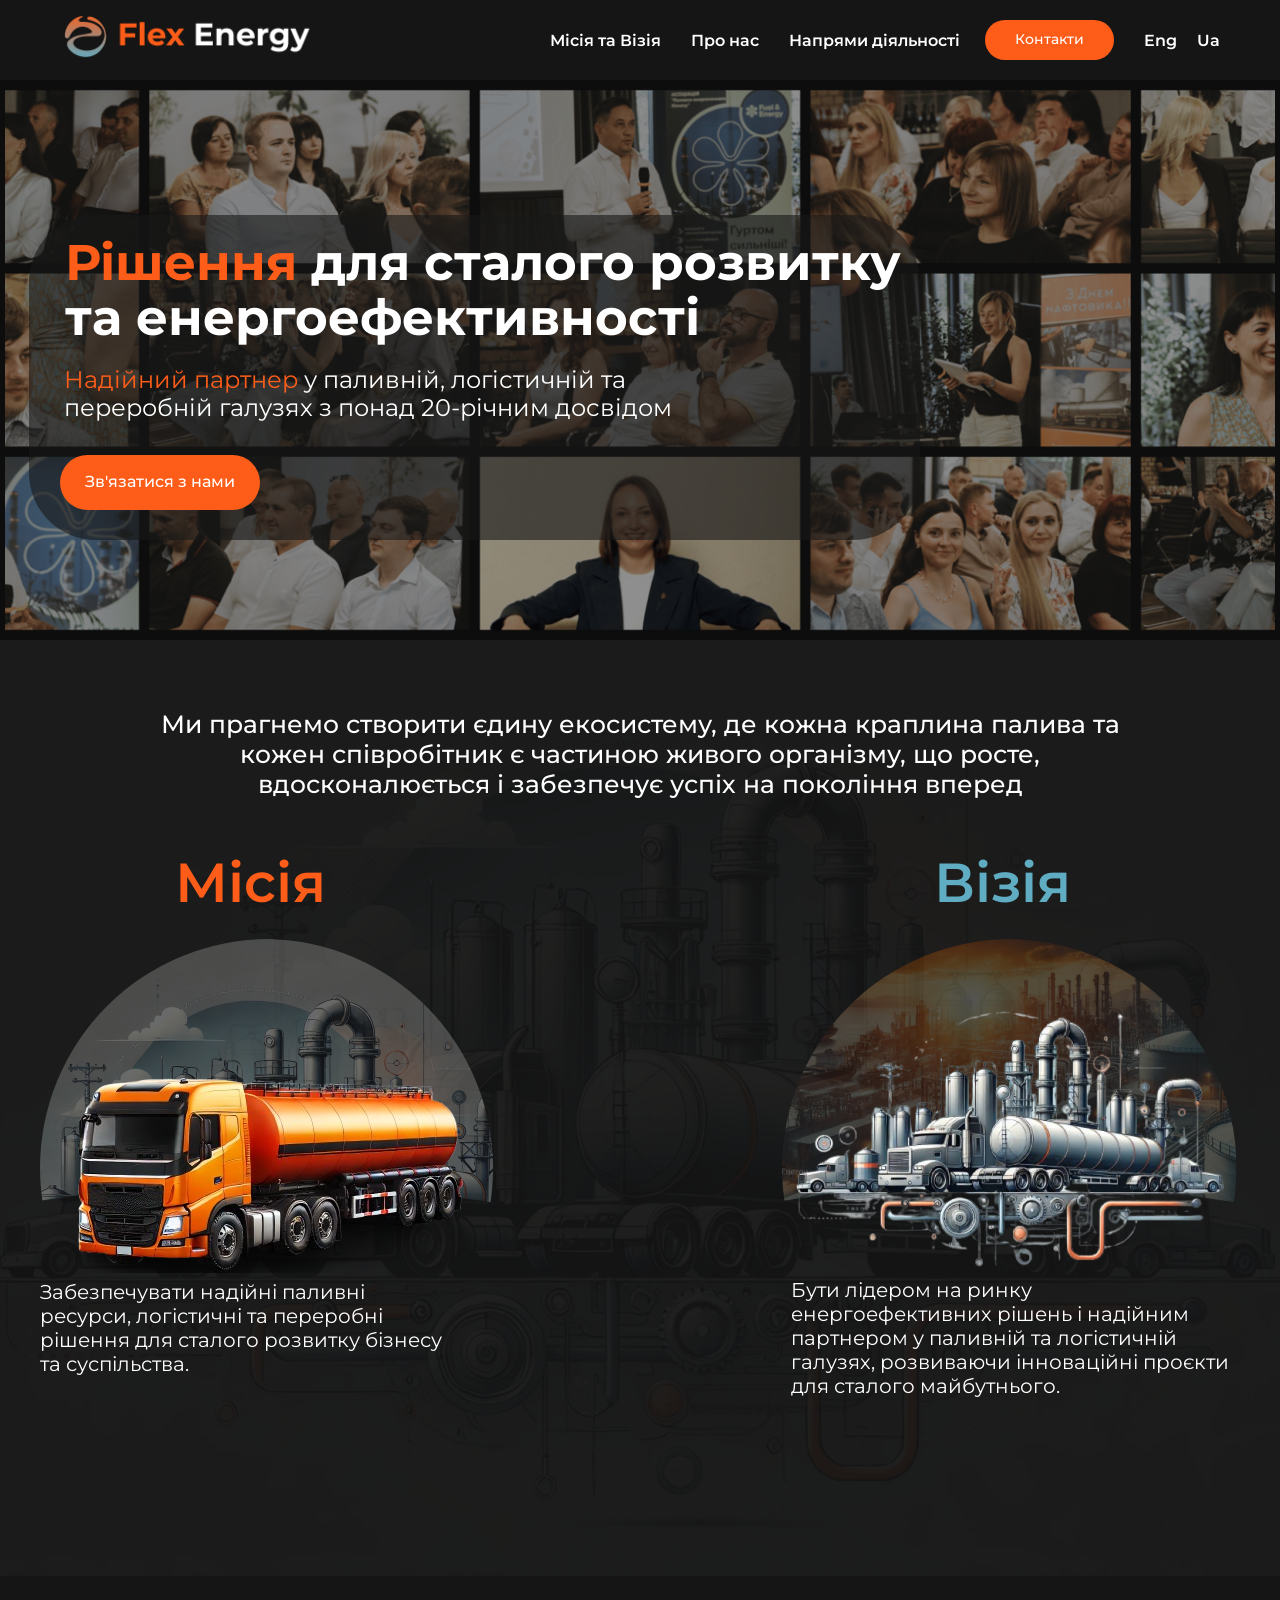
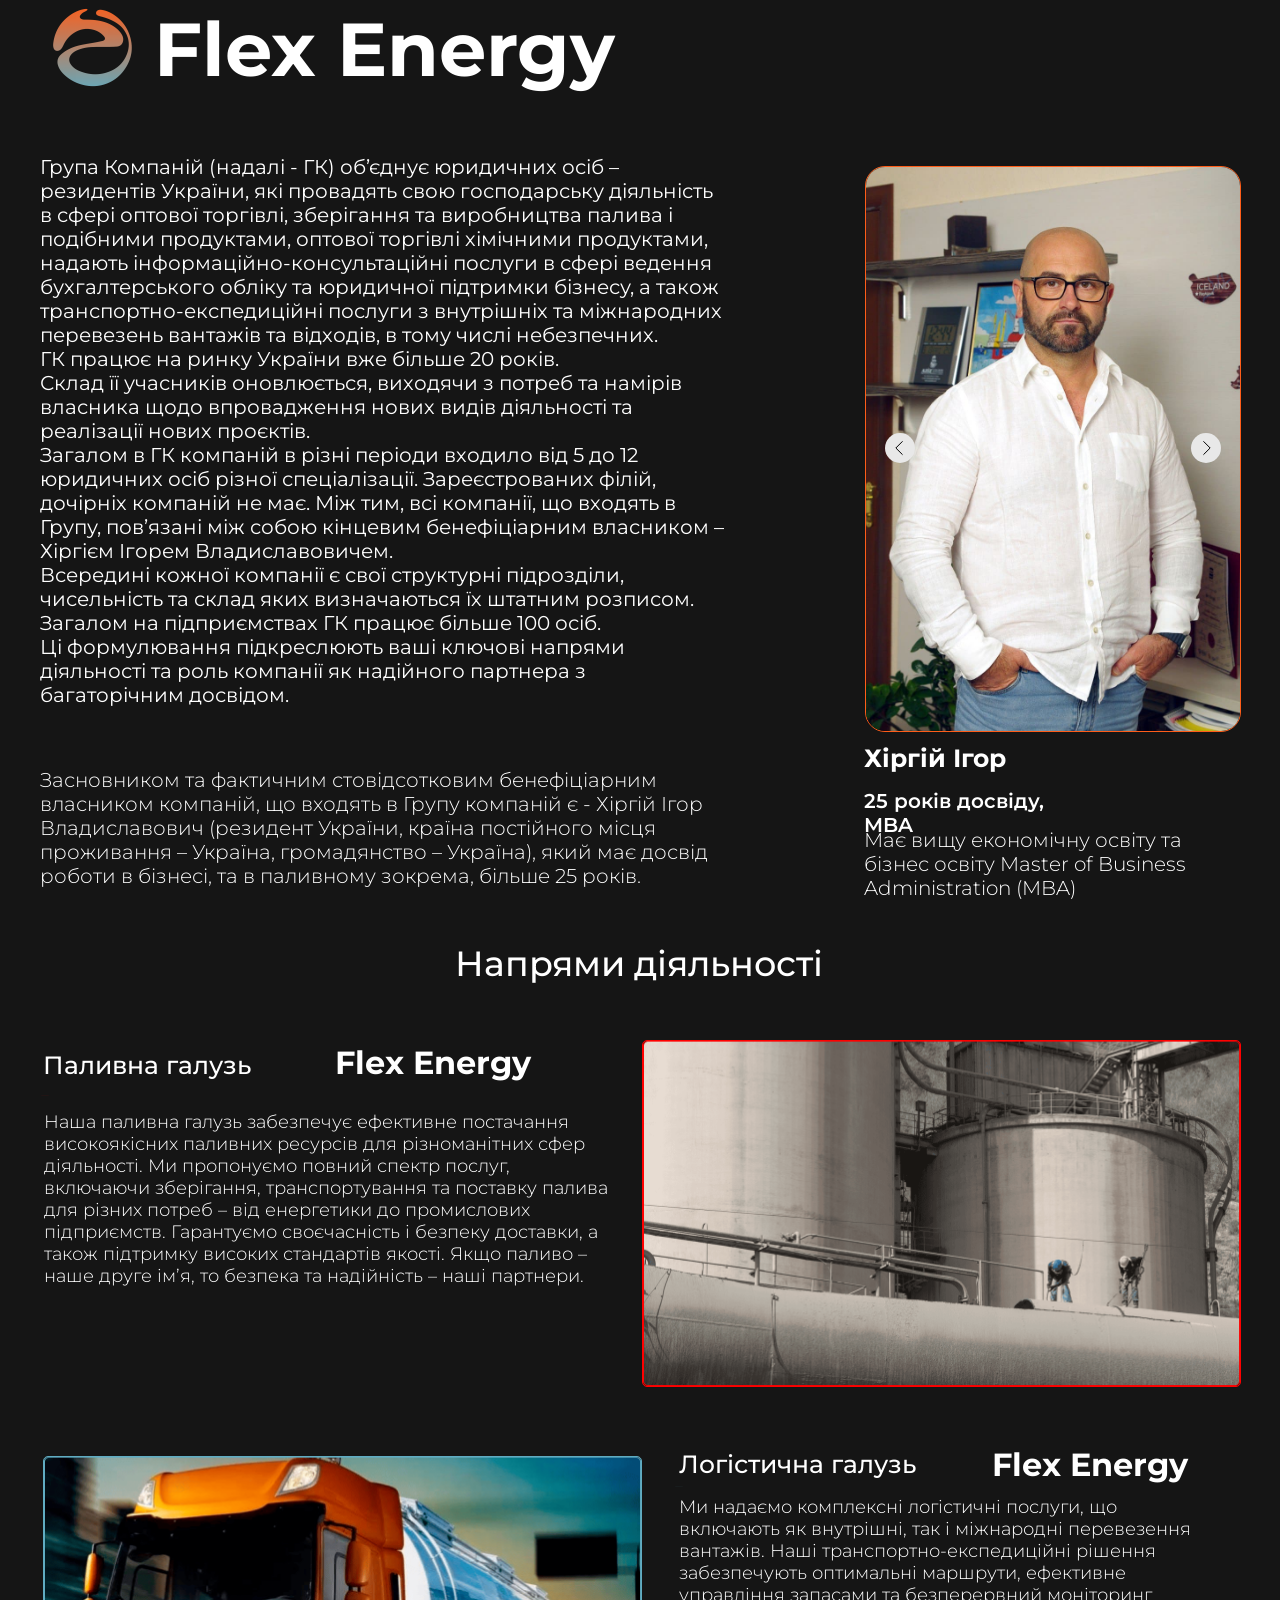
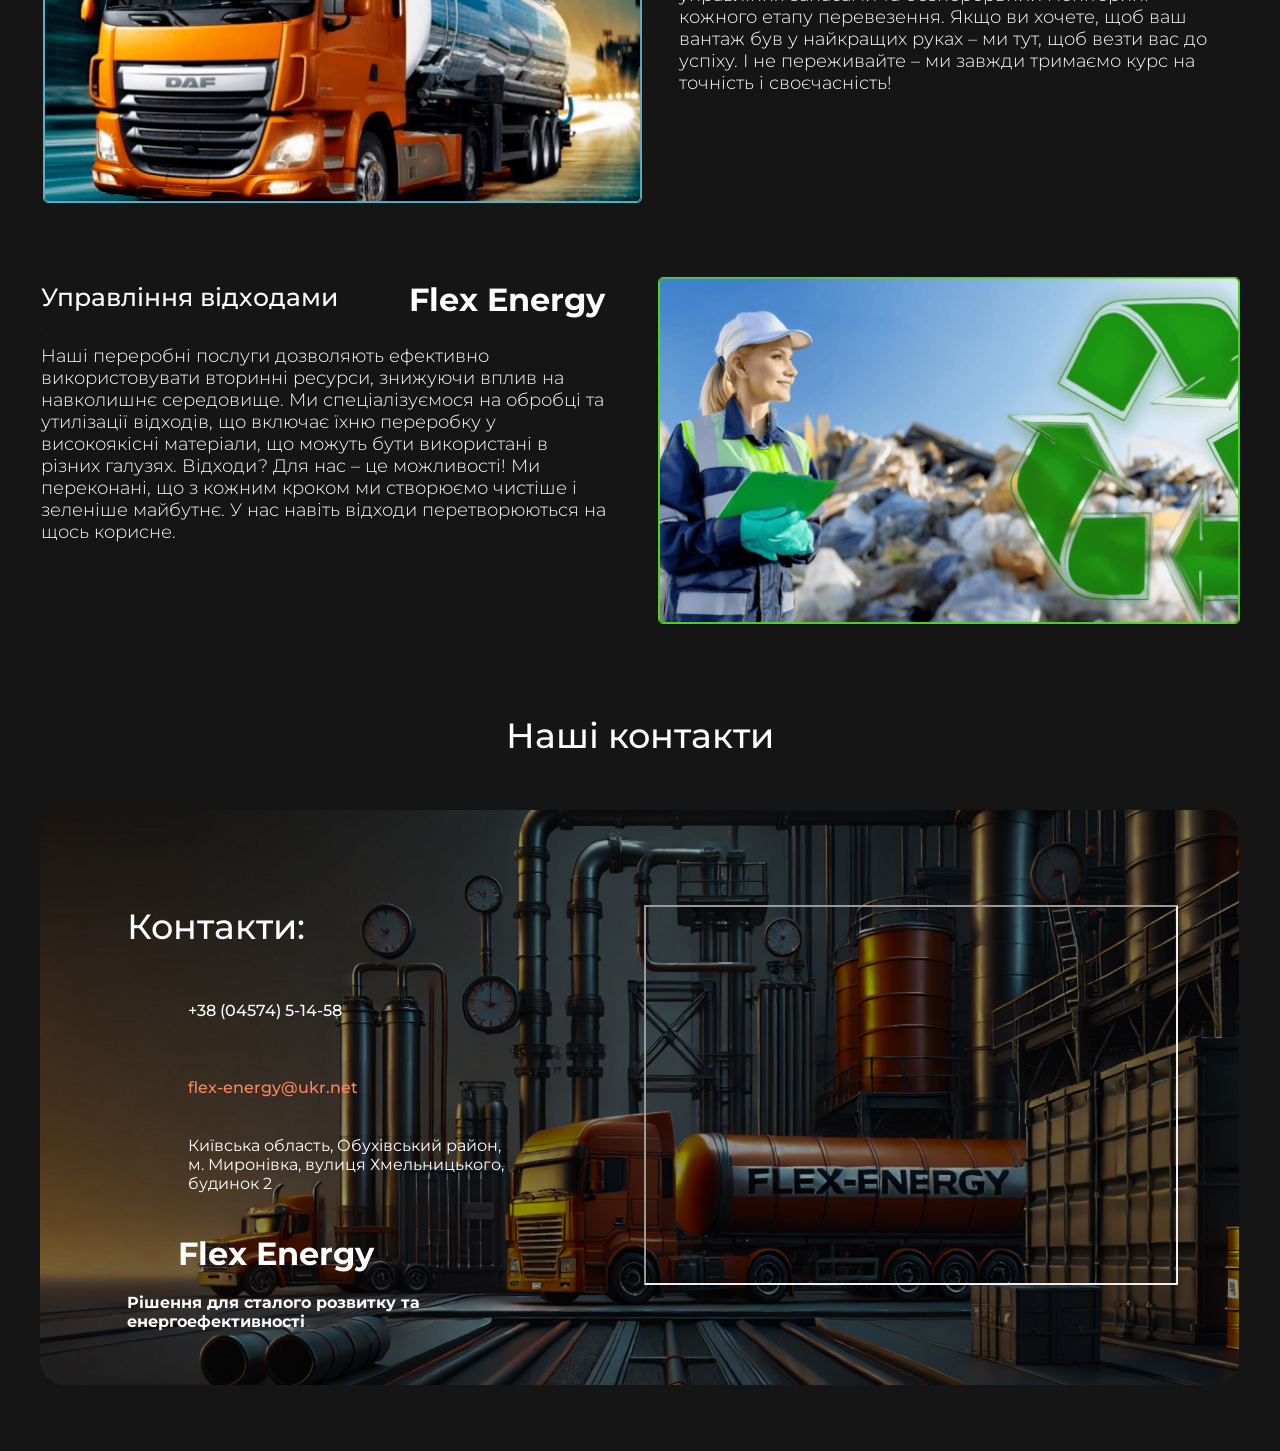
==== index.html @ 1db0e8f7 "Add files via upload" ====
<!DOCTYPE html> <html lang="uk"> <head> <meta charset="utf-8" /> <meta http-equiv="Content-Type" content="text/html; charset=utf-8" /> <meta name="viewport" content="width=device-width, initial-scale=1.0" /> <!--metatextblock--> <title>Flex Energy - Рішення для сталого розвитку та енергоефективності</title> <meta name="description" content="Надійний партнер у паливній, логістичній та переробній галузях з понад 20-річним досвідом" /> <meta property="og:url" content="https://flex-energy.tilda.ws" /> <meta property="og:title" content="Flex Energy - Рішення для сталого розвитку та енергоефективності" /> <meta property="og:description" content="Надійний партнер у паливній, логістичній та переробній галузях з понад 20-річним досвідом" /> <meta property="og:type" content="website" /> <meta property="og:image" content="assets/img/og-image.png" /> <link rel="canonical" href="https://flex-energy.tilda.ws"> <!--/metatextblock--> <meta name="format-detection" content="telephone=no" /> <meta http-equiv="x-dns-prefetch-control" content="on"> <link rel="dns-prefetch" href="https://ws.tildacdn.com"> <link rel="dns-prefetch" href="https://static.tildacdn.ink"> <meta name="robots" content="nofollow" /> <!--favicons--> <link rel="shortcut icon" href="assets/img/favicon.ico" type="image/x-icon"/> <!--/favicons--> <!-- Assets --> <script src="assets/js/tilda-fallback-1.0.min.js" async charset="utf-8"></script> <link rel="stylesheet" href="assets/css/tilda-grid-3.0.min.css" type="text/css" media="all" onerror="this.loaderr='y';"/> <link rel="stylesheet" href="assets/css/tilda-blocks-page61894571.min.css" type="text/css" media="all" onerror="this.loaderr='y';" /> <link rel="preconnect" href="https://fonts.gstatic.com"> <link href="https://fonts.googleapis.com/css2?family=Montserrat:wght@100..900&subset=latin,cyrillic" rel="stylesheet"> <link rel="stylesheet" href="assets/css/tilda-animation-2.0.min.css" type="text/css" media="all" onerror="this.loaderr='y';" /> <link rel="stylesheet" href="assets/css/tilda-slds-1.4.min.css" type="text/css" media="print" onload="this.media='all';" onerror="this.loaderr='y';" /> <noscript><link rel="stylesheet" href="assets/css/tilda-slds-1.4.min.css" type="text/css" media="all" /></noscript> <link rel="stylesheet" href="assets/css/tilda-zero-gallery-1.0.min.css" type="text/css" media="all" onerror="this.loaderr='y';" /> <script nomodule src="assets/js/tilda-polyfill-1.0.min.js" charset="utf-8"></script> <script type="text/javascript">function t_onReady(func) {if(document.readyState!='loading') {func();} else {document.addEventListener('DOMContentLoaded',func);}}
function t_onFuncLoad(funcName,okFunc,time) {if(typeof window[funcName]==='function') {okFunc();} else {setTimeout(function() {t_onFuncLoad(funcName,okFunc,time);},(time||100));}}function t_throttle(fn,threshhold,scope) {return function() {fn.apply(scope||this,arguments);};}function t396_initialScale(t){var e=document.getElementById("rec"+t);if(e){var i=e.querySelector(".t396__artboard");if(i){window.tn_scale_initial_window_width||(window.tn_scale_initial_window_width=document.documentElement.clientWidth);var a=window.tn_scale_initial_window_width,r=[],n,l=i.getAttribute("data-artboard-screens");if(l){l=l.split(",");for(var o=0;o<l.length;o++)r[o]=parseInt(l[o],10)}else r=[320,480,640,960,1200];for(var o=0;o<r.length;o++){var d=r[o];a>=d&&(n=d)}var _="edit"===window.allrecords.getAttribute("data-tilda-mode"),c="center"===t396_getFieldValue(i,"valign",n,r),s="grid"===t396_getFieldValue(i,"upscale",n,r),w=t396_getFieldValue(i,"height_vh",n,r),g=t396_getFieldValue(i,"height",n,r),u=!!window.opr&&!!window.opr.addons||!!window.opera||-1!==navigator.userAgent.indexOf(" OPR/");if(!_&&c&&!s&&!w&&g&&!u){var h=parseFloat((a/n).toFixed(3)),f=[i,i.querySelector(".t396__carrier"),i.querySelector(".t396__filter")],v=Math.floor(parseInt(g,10)*h)+"px",p;i.style.setProperty("--initial-scale-height",v);for(var o=0;o<f.length;o++)f[o].style.setProperty("height","var(--initial-scale-height)");t396_scaleInitial__getElementsToScale(i).forEach((function(t){t.style.zoom=h}))}}}}function t396_scaleInitial__getElementsToScale(t){return t?Array.prototype.slice.call(t.children).filter((function(t){return t&&(t.classList.contains("t396__elem")||t.classList.contains("t396__group"))})):[]}function t396_getFieldValue(t,e,i,a){var r,n=a[a.length-1];if(!(r=i===n?t.getAttribute("data-artboard-"+e):t.getAttribute("data-artboard-"+e+"-res-"+i)))for(var l=0;l<a.length;l++){var o=a[l];if(!(o<=i)&&(r=o===n?t.getAttribute("data-artboard-"+e):t.getAttribute("data-artboard-"+e+"-res-"+o)))break}return r}window.TN_SCALE_INITIAL_VER="1.0",window.tn_scale_initial_window_width=null;</script> <script src="assets/js/tilda-scripts-3.0.min.js" charset="utf-8" defer onerror="this.loaderr='y';"></script> <script src="assets/js/tilda-blocks-page61894571.min.js" charset="utf-8" async onerror="this.loaderr='y';"></script> <script src="assets/js/tilda-lazyload-1.0.min.js" charset="utf-8" async onerror="this.loaderr='y';"></script> <script src="assets/js/tilda-animation-2.0.min.js" charset="utf-8" async onerror="this.loaderr='y';"></script> <script src="assets/js/tilda-menu-1.0.min.js" charset="utf-8" async onerror="this.loaderr='y';"></script> <script src="assets/js/tilda-zero-1.1.min.js" charset="utf-8" async onerror="this.loaderr='y';"></script> <script src="assets/js/tilda-slds-1.4.min.js" charset="utf-8" async onerror="this.loaderr='y';"></script> <script src="assets/js/tilda-zero-gallery-1.0.min.js" charset="utf-8" async onerror="this.loaderr='y';"></script> <script src="assets/js/hammer.min.js" charset="utf-8" async onerror="this.loaderr='y';"></script> <script src="assets/js/tilda-zero-scale-1.0.min.js" charset="utf-8" async onerror="this.loaderr='y';"></script> <script src="assets/js/tilda-skiplink-1.0.min.js" charset="utf-8" async onerror="this.loaderr='y';"></script> <script src="assets/js/tilda-events-1.0.min.js" charset="utf-8" async onerror="this.loaderr='y';"></script> <script type="text/javascript">window.dataLayer=window.dataLayer||[];</script> <script type="text/javascript">(function() {if((/bot|google|yandex|baidu|bing|msn|duckduckbot|teoma|slurp|crawler|spider|robot|crawling|facebook/i.test(navigator.userAgent))===false&&typeof(sessionStorage)!='undefined'&&sessionStorage.getItem('visited')!=='y'&&document.visibilityState){var style=document.createElement('style');style.type='text/css';style.innerHTML='@media screen and (min-width: 980px) {.t-records {opacity: 0;}.t-records_animated {-webkit-transition: opacity ease-in-out .2s;-moz-transition: opacity ease-in-out .2s;-o-transition: opacity ease-in-out .2s;transition: opacity ease-in-out .2s;}.t-records.t-records_visible {opacity: 1;}}';document.getElementsByTagName('head')[0].appendChild(style);function t_setvisRecs(){var alr=document.querySelectorAll('.t-records');Array.prototype.forEach.call(alr,function(el) {el.classList.add("t-records_animated");});setTimeout(function() {Array.prototype.forEach.call(alr,function(el) {el.classList.add("t-records_visible");});sessionStorage.setItem("visited","y");},400);}
document.addEventListener('DOMContentLoaded',t_setvisRecs);}})();</script></head> <body class="t-body" style="margin:0;"> <!--allrecords--> <div id="allrecords" class="t-records" data-hook="blocks-collection-content-node" data-tilda-project-id="11856479" data-tilda-page-id="61894571" data-tilda-page-alias="ua" data-tilda-formskey="90d1ca42b9520a0c8508ad3d11856479" data-tilda-cookie="no" data-tilda-lazy="yes" data-tilda-project-lang="UK" data-tilda-root-zone="one" data-tilda-project-country="UA"> <div id="rec855420972" class="r t-rec" style=" " data-animationappear="off" data-record-type="257"> <!-- T228 --> <div id="nav855420972marker"></div> <div class="tmenu-mobile"> <div class="tmenu-mobile__container"> <div class="tmenu-mobile__burgerlogo"> <a href="/"> <img
src="assets/img/logo.png"
class="tmenu-mobile__imglogo"
imgfield="img"
style="max-width: 300px; width: 300px;"
alt="Flex Energy"> </a> </div> <button type="button"
class="t-menuburger t-menuburger_second "
aria-label="Navigation menu"
aria-expanded="false"> <span style="background-color:#fe5d19;"></span> <span style="background-color:#fe5d19;"></span> <span style="background-color:#fe5d19;"></span> <span style="background-color:#fe5d19;"></span> </button> <script>function t_menuburger_init(recid) {var rec=document.querySelector('#rec' + recid);if(!rec) return;var burger=rec.querySelector('.t-menuburger');if(!burger) return;var isSecondStyle=burger.classList.contains('t-menuburger_second');if(isSecondStyle&&!window.isMobile&&!('ontouchend' in document)) {burger.addEventListener('mouseenter',function() {if(burger.classList.contains('t-menuburger-opened')) return;burger.classList.remove('t-menuburger-unhovered');burger.classList.add('t-menuburger-hovered');});burger.addEventListener('mouseleave',function() {if(burger.classList.contains('t-menuburger-opened')) return;burger.classList.remove('t-menuburger-hovered');burger.classList.add('t-menuburger-unhovered');setTimeout(function() {burger.classList.remove('t-menuburger-unhovered');},300);});}
burger.addEventListener('click',function() {if(!burger.closest('.tmenu-mobile')&&!burger.closest('.t450__burger_container')&&!burger.closest('.t466__container')&&!burger.closest('.t204__burger')&&!burger.closest('.t199__js__menu-toggler')) {burger.classList.toggle('t-menuburger-opened');burger.classList.remove('t-menuburger-unhovered');}});var menu=rec.querySelector('[data-menu="yes"]');if(!menu) return;var menuLinks=menu.querySelectorAll('.t-menu__link-item');var submenuClassList=['t978__menu-link_hook','t978__tm-link','t966__tm-link','t794__tm-link','t-menusub__target-link'];Array.prototype.forEach.call(menuLinks,function(link) {link.addEventListener('click',function() {var isSubmenuHook=submenuClassList.some(function(submenuClass) {return link.classList.contains(submenuClass);});if(isSubmenuHook) return;burger.classList.remove('t-menuburger-opened');});});menu.addEventListener('clickedAnchorInTooltipMenu',function() {burger.classList.remove('t-menuburger-opened');});}
t_onReady(function() {t_onFuncLoad('t_menuburger_init',function(){t_menuburger_init('855420972');});});</script> <style>.t-menuburger{position:relative;flex-shrink:0;width:28px;height:20px;padding:0;border:none;background-color:transparent;outline:none;-webkit-transform:rotate(0deg);transform:rotate(0deg);transition:transform .5s ease-in-out;cursor:pointer;z-index:999;}.t-menuburger span{display:block;position:absolute;width:100%;opacity:1;left:0;-webkit-transform:rotate(0deg);transform:rotate(0deg);transition:.25s ease-in-out;height:3px;background-color:#000;}.t-menuburger span:nth-child(1){top:0px;}.t-menuburger span:nth-child(2),.t-menuburger span:nth-child(3){top:8px;}.t-menuburger span:nth-child(4){top:16px;}.t-menuburger__big{width:42px;height:32px;}.t-menuburger__big span{height:5px;}.t-menuburger__big span:nth-child(2),.t-menuburger__big span:nth-child(3){top:13px;}.t-menuburger__big span:nth-child(4){top:26px;}.t-menuburger__small{width:22px;height:14px;}.t-menuburger__small span{height:2px;}.t-menuburger__small span:nth-child(2),.t-menuburger__small span:nth-child(3){top:6px;}.t-menuburger__small span:nth-child(4){top:12px;}.t-menuburger-opened span:nth-child(1){top:8px;width:0%;left:50%;}.t-menuburger-opened span:nth-child(2){-webkit-transform:rotate(45deg);transform:rotate(45deg);}.t-menuburger-opened span:nth-child(3){-webkit-transform:rotate(-45deg);transform:rotate(-45deg);}.t-menuburger-opened span:nth-child(4){top:8px;width:0%;left:50%;}.t-menuburger-opened.t-menuburger__big span:nth-child(1){top:6px;}.t-menuburger-opened.t-menuburger__big span:nth-child(4){top:18px;}.t-menuburger-opened.t-menuburger__small span:nth-child(1),.t-menuburger-opened.t-menuburger__small span:nth-child(4){top:6px;}@media (hover),(min-width:0\0){.t-menuburger_first:hover span:nth-child(1){transform:translateY(1px);}.t-menuburger_first:hover span:nth-child(4){transform:translateY(-1px);}.t-menuburger_first.t-menuburger__big:hover span:nth-child(1){transform:translateY(3px);}.t-menuburger_first.t-menuburger__big:hover span:nth-child(4){transform:translateY(-3px);}}.t-menuburger_second span:nth-child(2),.t-menuburger_second span:nth-child(3){width:80%;left:20%;right:0;}@media (hover),(min-width:0\0){.t-menuburger_second.t-menuburger-hovered span:nth-child(2),.t-menuburger_second.t-menuburger-hovered span:nth-child(3){animation:t-menuburger-anim 0.3s ease-out normal forwards;}.t-menuburger_second.t-menuburger-unhovered span:nth-child(2),.t-menuburger_second.t-menuburger-unhovered span:nth-child(3){animation:t-menuburger-anim2 0.3s ease-out normal forwards;}}.t-menuburger_second.t-menuburger-opened span:nth-child(2),.t-menuburger_second.t-menuburger-opened span:nth-child(3){left:0;right:0;width:100%!important;}.t-menuburger_third span:nth-child(4){width:70%;left:unset;right:0;}@media (hover),(min-width:0\0){.t-menuburger_third:not(.t-menuburger-opened):hover span:nth-child(4){width:100%;}}.t-menuburger_third.t-menuburger-opened span:nth-child(4){width:0!important;right:50%;}.t-menuburger_fourth{height:12px;}.t-menuburger_fourth.t-menuburger__small{height:8px;}.t-menuburger_fourth.t-menuburger__big{height:18px;}.t-menuburger_fourth span:nth-child(2),.t-menuburger_fourth span:nth-child(3){top:4px;opacity:0;}.t-menuburger_fourth span:nth-child(4){top:8px;}.t-menuburger_fourth.t-menuburger__small span:nth-child(2),.t-menuburger_fourth.t-menuburger__small span:nth-child(3){top:3px;}.t-menuburger_fourth.t-menuburger__small span:nth-child(4){top:6px;}.t-menuburger_fourth.t-menuburger__small span:nth-child(2),.t-menuburger_fourth.t-menuburger__small span:nth-child(3){top:3px;}.t-menuburger_fourth.t-menuburger__small span:nth-child(4){top:6px;}.t-menuburger_fourth.t-menuburger__big span:nth-child(2),.t-menuburger_fourth.t-menuburger__big span:nth-child(3){top:6px;}.t-menuburger_fourth.t-menuburger__big span:nth-child(4){top:12px;}@media (hover),(min-width:0\0){.t-menuburger_fourth:not(.t-menuburger-opened):hover span:nth-child(1){transform:translateY(1px);}.t-menuburger_fourth:not(.t-menuburger-opened):hover span:nth-child(4){transform:translateY(-1px);}.t-menuburger_fourth.t-menuburger__big:not(.t-menuburger-opened):hover span:nth-child(1){transform:translateY(3px);}.t-menuburger_fourth.t-menuburger__big:not(.t-menuburger-opened):hover span:nth-child(4){transform:translateY(-3px);}}.t-menuburger_fourth.t-menuburger-opened span:nth-child(1),.t-menuburger_fourth.t-menuburger-opened span:nth-child(4){top:4px;}.t-menuburger_fourth.t-menuburger-opened span:nth-child(2),.t-menuburger_fourth.t-menuburger-opened span:nth-child(3){opacity:1;}@keyframes t-menuburger-anim{0%{width:80%;left:20%;right:0;}50%{width:100%;left:0;right:0;}100%{width:80%;left:0;right:20%;}}@keyframes t-menuburger-anim2{0%{width:80%;left:0;}50%{width:100%;right:0;left:0;}100%{width:80%;left:20%;right:0;}}</style> </div> </div> <style>.tmenu-mobile{background-color:#111;display:none;width:100%;top:0;z-index:990;}.tmenu-mobile_positionfixed{position:fixed;}.tmenu-mobile__text{color:#fff;}.tmenu-mobile__container{min-height:64px;padding:20px;position:relative;box-sizing:border-box;display:-webkit-flex;display:-ms-flexbox;display:flex;-webkit-align-items:center;-ms-flex-align:center;align-items:center;-webkit-justify-content:space-between;-ms-flex-pack:justify;justify-content:space-between;}.tmenu-mobile__list{display:block;}.tmenu-mobile__burgerlogo{display:inline-block;font-size:24px;font-weight:400;white-space:nowrap;vertical-align:middle;}.tmenu-mobile__imglogo{height:auto;display:block;max-width:300px!important;box-sizing:border-box;padding:0;margin:0 auto;}@media screen and (max-width:980px){.tmenu-mobile__menucontent_hidden{display:none;height:100%;}.tmenu-mobile{display:block;}}@media screen and (max-width:980px){#rec855420972 .t-menuburger{-webkit-order:1;-ms-flex-order:1;order:1;}}</style> <style> #rec855420972 .tmenu-mobile__burgerlogo a{color:#ffffff;}</style> <style> #rec855420972 .tmenu-mobile__burgerlogo__title{color:#ffffff;}</style> <div id="nav855420972" class="t228 t228__positionstatic tmenu-mobile__menucontent_hidden" style="background-color: rgba(21,21,21,1); " data-bgcolor-hex="#151515" data-bgcolor-rgba="rgba(21,21,21,1)" data-navmarker="nav855420972marker" data-appearoffset="" data-bgopacity-two="" data-menushadow="" data-menushadow-css="" data-bgopacity="1" data-menu-items-align="right" data-menu="yes"> <div class="t228__maincontainer t228__c12collumns" style=""> <div class="t228__padding40px"></div> <div class="t228__leftside"> <div class="t228__leftcontainer"> <a href="/" class="t228__imgwrapper"> <img class="t228__imglogo t228__imglogomobile"
src="assets/img/logo.png"
imgfield="img"
style="max-width: 300px; width: 300px; min-width: 300px; height: auto; display: block;"
alt="Flex Energy"> </a> </div> </div> <div class="t228__centerside t228__menualign_right"> <nav class="t228__centercontainer"> <ul role="list" class="t228__list t-menu__list"> <li class="t228__list_item"
style="padding:0 15px 0 0;"> <a class="t-menu__link-item"
href="#rec855445225" data-menu-submenu-hook="" data-menu-item-number="1">
Місія та Візія
</a> </li> <li class="t228__list_item"
style="padding:0 15px;"> <a class="t-menu__link-item"
href="#rec855449595" data-menu-submenu-hook="" data-menu-item-number="2">
Про нас
</a> </li> <li class="t228__list_item"
style="padding:0 0 0 15px;"> <a class="t-menu__link-item"
href="#rec855452513" data-menu-submenu-hook="" data-menu-item-number="3">
Напрями діяльності
</a> </li> </ul> </nav> </div> <div class="t228__rightside"> <div class="t228__rightcontainer"> <div class="t228__right_buttons"> <div class="t228__right_buttons_wrap"> <div class="t228__right_buttons_but"> <a
class="t-btn t-btnflex t-btnflex_type_button t-btnflex_sm"
href="#rec855459641"><span class="t-btnflex__text">Контакти</span> <style>#rec855420972 .t-btnflex.t-btnflex_type_button {color:#ffffff;background-color:#fe5d19;--border-width:0px;border-style:none !important;border-radius:20px;box-shadow:none !important;font-family:Montserrat;font-weight:500;transition-duration:0.5s;transition-property:background-color,color,border-color,box-shadow,opacity,transform,gap;transition-timing-function:ease-in-out;}@media (hover:hover) {#rec855420972 .t-btnflex.t-btnflex_type_button:not(.t-animate_no-hover):hover {color:#fe5d19 !important;border-color:#fe5d19 !important;background-color:#ffffff !important;}#rec855420972 .t-btnflex.t-btnflex_type_button:not(.t-animate_no-hover):focus-visible {color:#fe5d19 !important;border-color:#fe5d19 !important;background-color:#ffffff !important;}}</style></a> </div> </div> </div> <div class="t228__right_langs"> <div class="t228__right_buttons_wrap"> <div class="t228__right_langs_lang"> <a style="" href="./eng/">Eng</a> </div> <div class="t228__right_langs_lang"> <a style="" href="./ua/">Ua</a> </div> </div> </div> </div> </div> <div class="t228__padding40px"> </div> </div> </div> <style>@media screen and (max-width:980px){#rec855420972 .t228__leftcontainer{display:none;}}</style> <style>@media screen and (max-width:980px){#rec855420972 .t228__leftcontainer{padding:20px;}#rec855420972 .t228__imglogo{padding:20px 0;}#rec855420972 .t228{position:static;}}</style> <script>window.addEventListener('resize',t_throttle(function() {t_onFuncLoad('t_menu__setBGcolor',function() {t_menu__setBGcolor('855420972','.t228');});}));t_onReady(function() {t_onFuncLoad('t_menu__highlightActiveLinks',function() {t_menu__highlightActiveLinks('.t228__list_item a');});t_onFuncLoad('t228__init',function() {t228__init('855420972');});t_onFuncLoad('t_menu__setBGcolor',function() {t_menu__setBGcolor('855420972','.t228');});t_onFuncLoad('t_menu__interactFromKeyboard',function() {t_menu__interactFromKeyboard('855420972');});t_onFuncLoad('t_menu__createMobileMenu',function() {t_menu__createMobileMenu('855420972','.t228');});});</script> <style>#rec855420972 .t-menu__link-item{}@supports (overflow:-webkit-marquee) and (justify-content:inherit){#rec855420972 .t-menu__link-item,#rec855420972 .t-menu__link-item.t-active{opacity:1 !important;}}</style> <style> #rec855420972 .t228__leftcontainer a{color:#ffffff;}#rec855420972 a.t-menu__link-item{color:#ffffff;font-family:'Montserrat';font-weight:600;}#rec855420972 .t228__right_langs_lang a{color:#ffffff;font-family:'Montserrat';font-weight:600;}</style> <style> #rec855420972 .t228__logo{color:#ffffff;}</style> </div> <div id="rec855432413" class="r t-rec" style=" " data-animationappear="off" data-record-type="396"> <!-- T396 --> <style>#rec855432413 .t396__artboard {height:560px;background-color:#151515;}#rec855432413 .t396__filter {height:560px;}#rec855432413 .t396__carrier{height:560px;background-position:center center;background-attachment:scroll;background-size:cover;background-repeat:no-repeat;}@media screen and (max-width:1199px) {#rec855432413 .t396__artboard,#rec855432413 .t396__filter,#rec855432413 .t396__carrier {}#rec855432413 .t396__filter {}#rec855432413 .t396__carrier {background-attachment:scroll;}}@media screen and (max-width:959px) {#rec855432413 .t396__artboard,#rec855432413 .t396__filter,#rec855432413 .t396__carrier {}#rec855432413 .t396__filter {}#rec855432413 .t396__carrier {background-attachment:scroll;}}@media screen and (max-width:639px) {#rec855432413 .t396__artboard,#rec855432413 .t396__filter,#rec855432413 .t396__carrier {}#rec855432413 .t396__filter {}#rec855432413 .t396__carrier {background-attachment:scroll;}}@media screen and (max-width:479px) {#rec855432413 .t396__artboard,#rec855432413 .t396__filter,#rec855432413 .t396__carrier {height:500px;}#rec855432413 .t396__filter {}#rec855432413 .t396__carrier {background-attachment:scroll;}}#rec855432413 .tn-elem[data-elem-id="1737642795324"]{z-index:3;top:0px;;left:calc(50% - 50% + 0px);;width:100%;height:100%;}#rec855432413 .tn-elem[data-elem-id="1737642795324"] .tn-atom{border-radius:0px 0px 0px 0px;background-position:center center;background-size:cover;background-repeat:no-repeat;--t396-borderwidth:5px;--t396-bordercolor:#151515;border-width:var(--t396-borderwidth,0);border-style:var(--t396-borderstyle,solid);border-color:var(--t396-bordercolor,transparent);transition:background-color var(--t396-speedhover,0s) ease-in-out,color var(--t396-speedhover,0s) ease-in-out,border-color var(--t396-speedhover,0s) ease-in-out,box-shadow var(--t396-shadowshoverspeed,0.2s) ease-in-out;}@media screen and (max-width:479px){#rec855432413 .tn-elem[data-elem-id="1737642795324"]{top:0px;;left:calc(50% - 50% + 0px);;width:100%;height:100%;}}#rec855432413 .tn-elem[data-elem-id="1737642795333"]{z-index:4;top:0px;;left:calc(50% - 50% + 0px);;width:100%;height:100%;}#rec855432413 .tn-elem[data-elem-id="1737642795333"] .tn-atom{border-radius:0px 0px 0px 0px;opacity:0.4;background-color:#000000;background-position:center center;border-width:var(--t396-borderwidth,0);border-style:var(--t396-borderstyle,solid);border-color:var(--t396-bordercolor,transparent);transition:background-color var(--t396-speedhover,0s) ease-in-out,color var(--t396-speedhover,0s) ease-in-out,border-color var(--t396-speedhover,0s) ease-in-out,box-shadow var(--t396-shadowshoverspeed,0.2s) ease-in-out;}@media screen and (max-width:479px){#rec855432413 .tn-elem[data-elem-id="1737642795333"]{top:0px;;left:calc(50% - 50% + 0px);;width:100%;height:100%;}}#rec855432413 .tn-elem[data-elem-id="1737642795335"]{z-index:5;top:135px;;left:calc(50% - 600px + -11px);;width:891px;height:325px;}#rec855432413 .tn-elem[data-elem-id="1737642795335"] .tn-atom{border-radius:67px 67px 67px 67px;opacity:0.6;background-color:#181818;background-position:center center;border-width:var(--t396-borderwidth,0);border-style:var(--t396-borderstyle,solid);border-color:var(--t396-bordercolor,transparent);transition:background-color var(--t396-speedhover,0s) ease-in-out,color var(--t396-speedhover,0s) ease-in-out,border-color var(--t396-speedhover,0s) ease-in-out,box-shadow var(--t396-shadowshoverspeed,0.2s) ease-in-out;}@media screen and (max-width:479px){#rec855432413 .tn-elem[data-elem-id="1737642795335"]{top:89px;;left:calc(50% - 160px + -1px);;width:321px;height:319px;}}#rec855432413 .tn-elem[data-elem-id="1737642795346"]{color:#ffffff;text-align:LEFT;z-index:6;top:155px;;left:calc(50% - 600px + 25px);;width:837px;height:auto;}#rec855432413 .tn-elem[data-elem-id="1737642795346"] .tn-atom{vertical-align:middle;color:#ffffff;font-size:50px;font-family:'Montserrat',Arial,sans-serif;line-height:1.1;font-weight:700;background-position:center center;border-width:var(--t396-borderwidth,0);border-style:var(--t396-borderstyle,solid);border-color:var(--t396-bordercolor,transparent);transition:background-color var(--t396-speedhover,0s) ease-in-out,color var(--t396-speedhover,0s) ease-in-out,border-color var(--t396-speedhover,0s) ease-in-out,box-shadow var(--t396-shadowshoverspeed,0.2s) ease-in-out;text-shadow:var(--t396-shadow-text-x,0px) var(--t396-shadow-text-y,0px) var(--t396-shadow-text-blur,0px) rgba(var(--t396-shadow-text-color),var(--t396-shadow-text-opacity,100%));}@media screen and (max-width:1199px){#rec855432413 .tn-elem[data-elem-id="1737642795346"] .tn-atom{white-space:normal;background-size:cover;}}@media screen and (max-width:959px){#rec855432413 .tn-elem[data-elem-id="1737642795346"] .tn-atom{white-space:normal;background-size:cover;}}@media screen and (max-width:639px){#rec855432413 .tn-elem[data-elem-id="1737642795346"] .tn-atom{white-space:normal;background-size:cover;}}@media screen and (max-width:479px){#rec855432413 .tn-elem[data-elem-id="1737642795346"]{top:139px;;left:calc(50% - 160px + 24px);;width:271px;height:auto;text-align:center;}#rec855432413 .tn-elem[data-elem-id="1737642795346"] .tn-atom{vertical-align:middle;white-space:normal;font-size:24px;background-size:cover;}}#rec855432413 .tn-elem[data-elem-id="1737642795338"]{color:#ffffff;text-align:LEFT;z-index:7;top:286px;;left:calc(50% - 600px + 24px);;width:655px;height:auto;}#rec855432413 .tn-elem[data-elem-id="1737642795338"] .tn-atom{vertical-align:middle;color:#ffffff;font-size:24px;font-family:'Montserrat',Arial,sans-serif;line-height:1.15;font-weight:400;background-position:center center;border-width:var(--t396-borderwidth,0);border-style:var(--t396-borderstyle,solid);border-color:var(--t396-bordercolor,transparent);transition:background-color var(--t396-speedhover,0s) ease-in-out,color var(--t396-speedhover,0s) ease-in-out,border-color var(--t396-speedhover,0s) ease-in-out,box-shadow var(--t396-shadowshoverspeed,0.2s) ease-in-out;text-shadow:var(--t396-shadow-text-x,0px) var(--t396-shadow-text-y,0px) var(--t396-shadow-text-blur,0px) rgba(var(--t396-shadow-text-color),var(--t396-shadow-text-opacity,100%));}@media screen and (max-width:1199px){#rec855432413 .tn-elem[data-elem-id="1737642795338"] .tn-atom{white-space:normal;background-size:cover;}}@media screen and (max-width:959px){#rec855432413 .tn-elem[data-elem-id="1737642795338"] .tn-atom{white-space:normal;background-size:cover;}}@media screen and (max-width:639px){#rec855432413 .tn-elem[data-elem-id="1737642795338"] .tn-atom{white-space:normal;background-size:cover;}}@media screen and (max-width:479px){#rec855432413 .tn-elem[data-elem-id="1737642795338"]{top:234px;;left:calc(50% - 160px + 9px);;width:304px;height:auto;text-align:center;}#rec855432413 .tn-elem[data-elem-id="1737642795338"] .tn-atom{white-space:normal;font-size:16px;background-size:cover;}}#rec855432413 .tn-elem[data-elem-id="1737643486257"]{color:#ffffff;text-align:center;z-index:8;top:375px;;left:calc(50% - 600px + 20px);;width:200px;height:55px;}#rec855432413 .tn-elem[data-elem-id="1737643486257"] .tn-atom{color:#ffffff;font-size:16px;font-family:'Montserrat',Arial,sans-serif;line-height:1.55;font-weight:500;border-radius:30px 30px 30px 30px;background-position:center center;--t396-speedhover:0.5s;transition:background-color var(--t396-speedhover,0s) ease-in-out,color var(--t396-speedhover,0s) ease-in-out,border-color var(--t396-speedhover,0s) ease-in-out,box-shadow var(--t396-shadowshoverspeed,0.2s) ease-in-out;--t396-bgcolor-color:#fe5d19;--t396-bgcolor-image:none;--t396-bgcolor-hover-color:#ffffff;--t396-bgcolor-hover-image:none;--t396-bordercolor-hover:#fe5d19;background-color:var(--t396-bgcolor-color,transparent);-webkit-box-pack:center;-ms-flex-pack:center;justify-content:center;padding:0;border-width:var(--t396-borderwidth,0);border-style:var(--t396-borderstyle,solid);border-color:var(--t396-bordercolor,transparent);}#rec855432413 .tn-elem[data-elem-id="1737643486257"] .tn-atom::after{display:none;}#rec855432413 .tn-elem[data-elem-id="1737643486257"] .tn-atom .tn-atom__button-text{transition:color var(--t396-speedhover,0s) ease-in-out;color:#ffffff;}#rec855432413 .tn-elem[data-elem-id="1737643486257"] .tn-atom .tn-atom__button-border::before{display:none;}#rec855432413 .tn-elem[data-elem-id="1737643486257"] .tn-atom .tn-atom__button-border::after{display:none;}@media (hover),(min-width:0\0){#rec855432413 .tn-elem[data-elem-id="1737643486257"] .tn-atom:hover::after{opacity:0;}#rec855432413 .tn-elem[data-elem-id="1737643486257"] .tn-atom:hover{animation-name:none;background-color:var(--t396-bgcolor-hover-color,var(--t396-bgcolor-color,transparent));}}@media (hover),(min-width:0\0){#rec855432413 .tn-elem[data-elem-id="1737643486257"] .tn-atom:hover{border-style:var(--t396-borderstyle,solid);border-color:var(--t396-bordercolor-hover,var(--t396-bordercolor,transparent));}}@media (hover),(min-width:0\0){#rec855432413 .tn-elem[data-elem-id="1737643486257"] .tn-atom:hover{color:#fe5d19;}#rec855432413 .tn-elem[data-elem-id="1737643486257"] .tn-atom:hover .tn-atom__button-text{color:#fe5d19;}}@media screen and (max-width:1199px){#rec855432413 .tn-elem[data-elem-id="1737643486257"] .tn-atom{white-space:normal;background-size:cover;background-color:var(--t396-bgcolor-color,transparent);padding:0;border-width:var(--t396-borderwidth,0);border-style:var(--t396-borderstyle,solid);border-color:var(--t396-bordercolor,transparent);}#rec855432413 .tn-elem[data-elem-id="1737643486257"] .tn-atom::after{display:none;}#rec855432413 .tn-elem[data-elem-id="1737643486257"] .tn-atom .tn-atom__button-text{overflow:visible;}#rec855432413 .tn-elem[data-elem-id="1737643486257"] .tn-atom .tn-atom__button-border::before{display:none;}#rec855432413 .tn-elem[data-elem-id="1737643486257"] .tn-atom .tn-atom__button-border::after{display:none;}@media (hover),(min-width:0\0){#rec855432413 .tn-elem[data-elem-id="1737643486257"] .tn-atom:hover::after{opacity:0;}#rec855432413 .tn-elem[data-elem-id="1737643486257"] .tn-atom:hover{animation-name:none;background-color:var(--t396-bgcolor-hover-color,var(--t396-bgcolor-color,transparent));}}@media (hover),(min-width:0\0){#rec855432413 .tn-elem[data-elem-id="1737643486257"] .tn-atom:hover{border-style:var(--t396-borderstyle,solid);border-color:var(--t396-bordercolor-hover,var(--t396-bordercolor,transparent));}}}@media screen and (max-width:959px){#rec855432413 .tn-elem[data-elem-id="1737643486257"] .tn-atom{white-space:normal;background-size:cover;background-color:var(--t396-bgcolor-color,transparent);padding:0;border-width:var(--t396-borderwidth,0);border-style:var(--t396-borderstyle,solid);border-color:var(--t396-bordercolor,transparent);}#rec855432413 .tn-elem[data-elem-id="1737643486257"] .tn-atom::after{display:none;}#rec855432413 .tn-elem[data-elem-id="1737643486257"] .tn-atom .tn-atom__button-text{overflow:visible;}#rec855432413 .tn-elem[data-elem-id="1737643486257"] .tn-atom .tn-atom__button-border::before{display:none;}#rec855432413 .tn-elem[data-elem-id="1737643486257"] .tn-atom .tn-atom__button-border::after{display:none;}@media (hover),(min-width:0\0){#rec855432413 .tn-elem[data-elem-id="1737643486257"] .tn-atom:hover::after{opacity:0;}#rec855432413 .tn-elem[data-elem-id="1737643486257"] .tn-atom:hover{animation-name:none;background-color:var(--t396-bgcolor-hover-color,var(--t396-bgcolor-color,transparent));}}@media (hover),(min-width:0\0){#rec855432413 .tn-elem[data-elem-id="1737643486257"] .tn-atom:hover{border-style:var(--t396-borderstyle,solid);border-color:var(--t396-bordercolor-hover,var(--t396-bordercolor,transparent));}}}@media screen and (max-width:639px){#rec855432413 .tn-elem[data-elem-id="1737643486257"] .tn-atom{white-space:normal;background-size:cover;background-color:var(--t396-bgcolor-color,transparent);padding:0;border-width:var(--t396-borderwidth,0);border-style:var(--t396-borderstyle,solid);border-color:var(--t396-bordercolor,transparent);}#rec855432413 .tn-elem[data-elem-id="1737643486257"] .tn-atom::after{display:none;}#rec855432413 .tn-elem[data-elem-id="1737643486257"] .tn-atom .tn-atom__button-text{overflow:visible;}#rec855432413 .tn-elem[data-elem-id="1737643486257"] .tn-atom .tn-atom__button-border::before{display:none;}#rec855432413 .tn-elem[data-elem-id="1737643486257"] .tn-atom .tn-atom__button-border::after{display:none;}@media (hover),(min-width:0\0){#rec855432413 .tn-elem[data-elem-id="1737643486257"] .tn-atom:hover::after{opacity:0;}#rec855432413 .tn-elem[data-elem-id="1737643486257"] .tn-atom:hover{animation-name:none;background-color:var(--t396-bgcolor-hover-color,var(--t396-bgcolor-color,transparent));}}@media (hover),(min-width:0\0){#rec855432413 .tn-elem[data-elem-id="1737643486257"] .tn-atom:hover{border-style:var(--t396-borderstyle,solid);border-color:var(--t396-bordercolor-hover,var(--t396-bordercolor,transparent));}}}@media screen and (max-width:479px){#rec855432413 .tn-elem[data-elem-id="1737643486257"]{top:314px;;left:calc(50% - 160px + 59px);;width:200px;height:55px;}#rec855432413 .tn-elem[data-elem-id="1737643486257"] .tn-atom{white-space:normal;background-size:cover;background-color:var(--t396-bgcolor-color,transparent);padding:0;border-width:var(--t396-borderwidth,0);border-style:var(--t396-borderstyle,solid);border-color:var(--t396-bordercolor,transparent);}#rec855432413 .tn-elem[data-elem-id="1737643486257"] .tn-atom::after{display:none;}#rec855432413 .tn-elem[data-elem-id="1737643486257"] .tn-atom .tn-atom__button-text{overflow:visible;}#rec855432413 .tn-elem[data-elem-id="1737643486257"] .tn-atom .tn-atom__button-border::before{display:none;}#rec855432413 .tn-elem[data-elem-id="1737643486257"] .tn-atom .tn-atom__button-border::after{display:none;}@media (hover),(min-width:0\0){#rec855432413 .tn-elem[data-elem-id="1737643486257"] .tn-atom:hover::after{opacity:0;}#rec855432413 .tn-elem[data-elem-id="1737643486257"] .tn-atom:hover{animation-name:none;background-color:var(--t396-bgcolor-hover-color,var(--t396-bgcolor-color,transparent));}}@media (hover),(min-width:0\0){#rec855432413 .tn-elem[data-elem-id="1737643486257"] .tn-atom:hover{border-style:var(--t396-borderstyle,solid);border-color:var(--t396-bordercolor-hover,var(--t396-bordercolor,transparent));}}}</style> <div class='t396'> <div class="t396__artboard" data-artboard-recid="855432413" data-artboard-screens="320,480,640,960,1200" data-artboard-height="560" data-artboard-valign="center" data-artboard-upscale="grid" data-artboard-height-res-320="500"> <div class="t396__carrier" data-artboard-recid="855432413"></div> <div class="t396__filter" data-artboard-recid="855432413"></div> <div class='t396__elem tn-elem tn-elem__8554324131737642795324' data-elem-id='1737642795324' data-elem-type='shape' data-field-top-value="0" data-field-left-value="0" data-field-height-value="100" data-field-width-value="100" data-field-axisy-value="top" data-field-axisx-value="center" data-field-container-value="window" data-field-topunits-value="px" data-field-leftunits-value="px" data-field-heightunits-value="%" data-field-widthunits-value="%" data-field-widthmode-value="fixed" data-field-heightmode-value="fixed" data-field-top-res-320-value="0" data-field-left-res-320-value="0" data-field-height-res-320-value="100" data-field-width-res-320-value="100" data-field-axisy-res-320-value="center" data-field-axisx-res-320-value="center" data-field-container-res-320-value="grid"> <div class='tn-atom t-bgimg' data-original="assets/img/hero-bg.png"
aria-label='' role="img"> </div> </div> <div class='t396__elem tn-elem tn-elem__8554324131737642795333' data-elem-id='1737642795333' data-elem-type='shape' data-field-top-value="0" data-field-left-value="0" data-field-height-value="100" data-field-width-value="100" data-field-axisy-value="top" data-field-axisx-value="center" data-field-container-value="window" data-field-topunits-value="px" data-field-leftunits-value="px" data-field-heightunits-value="%" data-field-widthunits-value="%" data-field-heightmode-value="fixed" data-field-top-res-320-value="0" data-field-left-res-320-value="0" data-field-height-res-320-value="100" data-field-width-res-320-value="100" data-field-container-res-320-value="window"> <div class='tn-atom'> </div> </div> <div class='t396__elem tn-elem tn-elem__8554324131737642795335 t-animate' data-elem-id='1737642795335' data-elem-type='shape' data-field-top-value="135" data-field-left-value="-11" data-field-height-value="325" data-field-width-value="891" data-field-axisy-value="top" data-field-axisx-value="left" data-field-container-value="grid" data-field-topunits-value="px" data-field-leftunits-value="px" data-field-heightunits-value="px" data-field-widthunits-value="px" data-animate-style="fadeinleft" data-animate-duration="0.5" data-animate-delay="0.2" data-animate-distance="100" data-field-top-res-320-value="89" data-field-left-res-320-value="-1" data-field-height-res-320-value="319" data-field-width-res-320-value="321" data-field-container-res-320-value="grid"> <div class='tn-atom'> </div> </div> <div class='t396__elem tn-elem tn-elem__8554324131737642795346 t-animate' data-elem-id='1737642795346' data-elem-type='text' data-field-top-value="155" data-field-left-value="25" data-field-height-value="110" data-field-width-value="837" data-field-axisy-value="top" data-field-axisx-value="left" data-field-container-value="grid" data-field-topunits-value="px" data-field-leftunits-value="px" data-field-heightunits-value="px" data-field-widthunits-value="px" data-animate-style="fadeinleft" data-animate-duration="1" data-animate-delay="0.2" data-animate-distance="100" data-field-textfit-value="autoheight" data-field-fontsize-value="50" data-field-top-res-320-value="139" data-field-left-res-320-value="24" data-field-width-res-320-value="271" data-field-container-res-320-value="grid" data-field-heightunits-res-320-value="px" data-field-widthunits-res-320-value="px" data-field-textfit-res-320-value="autoheight" data-field-fontsize-res-320-value="24"> <div class='tn-atom'field='tn_text_1737642795346'><span style="color: rgb(254, 93, 25);">Рішення</span> для сталого розвитку та енергоефективності</div> </div> <div class='t396__elem tn-elem tn-elem__8554324131737642795338 t-animate' data-elem-id='1737642795338' data-elem-type='text' data-field-top-value="286" data-field-left-value="24" data-field-height-value="56" data-field-width-value="655" data-field-axisy-value="top" data-field-axisx-value="left" data-field-container-value="grid" data-field-topunits-value="px" data-field-leftunits-value="px" data-field-heightunits-value="px" data-field-widthunits-value="px" data-animate-style="fadeinleft" data-animate-duration="1" data-animate-delay="0.2" data-animate-distance="100" data-field-textfit-value="autoheight" data-field-fontsize-value="24" data-field-top-res-320-value="234" data-field-left-res-320-value="9" data-field-width-res-320-value="304" data-field-container-res-320-value="grid" data-field-fontsize-res-320-value="16"> <div class='tn-atom'field='tn_text_1737642795338'><span style="color: rgb(254, 93, 25);">Надійний партнер</span> у паливній, логістичній та переробній галузях з понад 20-річним досвідом</div> </div> <div class='t396__elem tn-elem tn-elem__8554324131737643486257 t-animate' data-elem-id='1737643486257' data-elem-type='button' data-field-top-value="375" data-field-left-value="20" data-field-height-value="55" data-field-width-value="200" data-field-axisy-value="top" data-field-axisx-value="left" data-field-container-value="grid" data-field-topunits-value="px" data-field-leftunits-value="px" data-field-heightunits-value="px" data-field-widthunits-value="px" data-animate-style="fadeinleft" data-animate-duration="1" data-animate-delay="0.2" data-animate-distance="100" data-field-fontsize-value="16" data-field-top-res-320-value="314" data-field-left-res-320-value="59" data-field-height-res-320-value="55" data-field-width-res-320-value="200" data-field-container-res-320-value="grid"> <a class='tn-atom' href="#contacts"> <div class='tn-atom__button-content'> <span class="tn-atom__button-text">Зв'язатися з нами</span> </div> <span class="tn-atom__button-border"></span> </a> </div> </div> </div> <script>t_onReady(function() {t_onFuncLoad('t396_init',function() {t396_init('855432413');});});</script> <!-- /T396 --> </div> <div id="rec855445225" class="r t-rec" style=" " data-animationappear="off" data-record-type="396"> <!-- T396 --> <style>#rec855445225 .t396__artboard {height:936px;background-color:#151515;}#rec855445225 .t396__filter {height:936px;}#rec855445225 .t396__carrier{height:936px;background-position:center center;background-attachment:scroll;background-size:cover;background-repeat:no-repeat;}@media screen and (max-width:1199px) {#rec855445225 .t396__artboard,#rec855445225 .t396__filter,#rec855445225 .t396__carrier {}#rec855445225 .t396__filter {}#rec855445225 .t396__carrier {background-attachment:scroll;}}@media screen and (max-width:959px) {#rec855445225 .t396__artboard,#rec855445225 .t396__filter,#rec855445225 .t396__carrier {}#rec855445225 .t396__filter {}#rec855445225 .t396__carrier {background-attachment:scroll;}}@media screen and (max-width:639px) {#rec855445225 .t396__artboard,#rec855445225 .t396__filter,#rec855445225 .t396__carrier {}#rec855445225 .t396__filter {}#rec855445225 .t396__carrier {background-attachment:scroll;}}@media screen and (max-width:479px) {#rec855445225 .t396__artboard,#rec855445225 .t396__filter,#rec855445225 .t396__carrier {height:1176px;}#rec855445225 .t396__filter {}#rec855445225 .t396__carrier {background-attachment:scroll;}}#rec855445225 .tn-elem[data-elem-id="1737644249891"]{z-index:3;top:0px;;left:0px;;width:100%;height:100%;}#rec855445225 .tn-elem[data-elem-id="1737644249891"] .tn-atom{border-radius:0px 0px 0px 0px;background-position:center center;background-size:cover;background-repeat:no-repeat;border-width:var(--t396-borderwidth,0);border-style:var(--t396-borderstyle,solid);border-color:var(--t396-bordercolor,transparent);transition:background-color var(--t396-speedhover,0s) ease-in-out,color var(--t396-speedhover,0s) ease-in-out,border-color var(--t396-speedhover,0s) ease-in-out,box-shadow var(--t396-shadowshoverspeed,0.2s) ease-in-out;}@media screen and (max-width:479px){#rec855445225 .tn-elem[data-elem-id="1737644249891"]{top:0px;;left:0px;;width:100%;height:100%;}}#rec855445225 .tn-elem[data-elem-id="1737644249919"]{z-index:5;top:299px;;left:calc(50% - 600px + 742px);;width:458px;height:458px;}#rec855445225 .tn-elem[data-elem-id="1737644249919"] .tn-atom{border-radius:3000px 3000px 3000px 3000px;background-position:center center;background-size:cover;background-repeat:no-repeat;border-width:var(--t396-borderwidth,0);border-style:var(--t396-borderstyle,solid);border-color:var(--t396-bordercolor,transparent);transition:background-color var(--t396-speedhover,0s) ease-in-out,color var(--t396-speedhover,0s) ease-in-out,border-color var(--t396-speedhover,0s) ease-in-out,box-shadow var(--t396-shadowshoverspeed,0.2s) ease-in-out;}@media screen and (max-width:479px){#rec855445225 .tn-elem[data-elem-id="1737644249919"]{top:706px;;left:calc(50% - 160px + 11px);;width:284px;height:285px;}}#rec855445225 .tn-elem[data-elem-id="1737644249921"]{color:#60acc2;text-align:LEFT;z-index:6;top:209px;;left:calc(50% - 600px + 894px);;width:140px;height:auto;}#rec855445225 .tn-elem[data-elem-id="1737644249921"] .tn-atom{vertical-align:middle;color:#60acc2;font-size:55px;font-family:'Montserrat',Arial,sans-serif;font-weight:600;background-position:center center;border-width:var(--t396-borderwidth,0);border-style:var(--t396-borderstyle,solid);border-color:var(--t396-bordercolor,transparent);transition:background-color var(--t396-speedhover,0s) ease-in-out,color var(--t396-speedhover,0s) ease-in-out,border-color var(--t396-speedhover,0s) ease-in-out,box-shadow var(--t396-shadowshoverspeed,0.2s) ease-in-out;text-shadow:var(--t396-shadow-text-x,0px) var(--t396-shadow-text-y,0px) var(--t396-shadow-text-blur,0px) rgba(var(--t396-shadow-text-color),var(--t396-shadow-text-opacity,100%));}@media screen and (max-width:1199px){#rec855445225 .tn-elem[data-elem-id="1737644249921"] .tn-atom{white-space:normal;background-size:cover;}}@media screen and (max-width:959px){#rec855445225 .tn-elem[data-elem-id="1737644249921"] .tn-atom{white-space:normal;background-size:cover;}}@media screen and (max-width:639px){#rec855445225 .tn-elem[data-elem-id="1737644249921"] .tn-atom{white-space:normal;background-size:cover;}}@media screen and (max-width:479px){#rec855445225 .tn-elem[data-elem-id="1737644249921"]{top:658px;;left:calc(50% - 160px + 127px);;width:66px;height:auto;}#rec855445225 .tn-elem[data-elem-id="1737644249921"] .tn-atom{white-space:normal;font-size:25px;background-size:cover;}}#rec855445225 .tn-elem[data-elem-id="1737644249924"]{color:#ffffff;text-align:LEFT;z-index:7;top:638px;;left:calc(50% - 600px + 751px);;width:441px;height:auto;}#rec855445225 .tn-elem[data-elem-id="1737644249924"] .tn-atom{vertical-align:middle;color:#ffffff;font-size:20px;font-family:'Montserrat',Arial,sans-serif;font-weight:400;background-position:center center;border-width:var(--t396-borderwidth,0);border-style:var(--t396-borderstyle,solid);border-color:var(--t396-bordercolor,transparent);transition:background-color var(--t396-speedhover,0s) ease-in-out,color var(--t396-speedhover,0s) ease-in-out,border-color var(--t396-speedhover,0s) ease-in-out,box-shadow var(--t396-shadowshoverspeed,0.2s) ease-in-out;text-shadow:var(--t396-shadow-text-x,0px) var(--t396-shadow-text-y,0px) var(--t396-shadow-text-blur,0px) rgba(var(--t396-shadow-text-color),var(--t396-shadow-text-opacity,100%));}@media screen and (max-width:1199px){#rec855445225 .tn-elem[data-elem-id="1737644249924"] .tn-atom{white-space:normal;background-size:cover;}}@media screen and (max-width:959px){#rec855445225 .tn-elem[data-elem-id="1737644249924"] .tn-atom{white-space:normal;background-size:cover;}}@media screen and (max-width:639px){#rec855445225 .tn-elem[data-elem-id="1737644249924"] .tn-atom{white-space:normal;background-size:cover;}}@media screen and (max-width:479px){#rec855445225 .tn-elem[data-elem-id="1737644249924"]{top:936px;;left:calc(50% - 160px + 0px);;width:320px;height:auto;}#rec855445225 .tn-elem[data-elem-id="1737644249924"] .tn-atom{white-space:normal;background-size:cover;}}#rec855445225 .tn-elem[data-elem-id="1737644249905"]{z-index:10;top:299px;;left:calc(50% - 600px + 0px);;width:458px;height:458px;}#rec855445225 .tn-elem[data-elem-id="1737644249905"] .tn-atom{border-radius:3000px 3000px 3000px 3000px;background-position:center center;background-size:cover;background-repeat:no-repeat;border-width:var(--t396-borderwidth,0);border-style:var(--t396-borderstyle,solid);border-color:var(--t396-bordercolor,transparent);transition:background-color var(--t396-speedhover,0s) ease-in-out,color var(--t396-speedhover,0s) ease-in-out,border-color var(--t396-speedhover,0s) ease-in-out,box-shadow var(--t396-shadowshoverspeed,0.2s) ease-in-out;}@media screen and (max-width:479px){#rec855445225 .tn-elem[data-elem-id="1737644249905"]{top:326px;;left:calc(50% - 160px + 40px);;width:240px;height:240px;}}#rec855445225 .tn-elem[data-elem-id="1737644249908"]{color:#fe5d19;text-align:LEFT;z-index:11;top:209px;;left:calc(50% - 600px + 135px);;width:154px;height:auto;}#rec855445225 .tn-elem[data-elem-id="1737644249908"] .tn-atom{vertical-align:middle;color:#fe5d19;font-size:55px;font-family:'Montserrat',Arial,sans-serif;font-weight:600;background-position:center center;border-width:var(--t396-borderwidth,0);border-style:var(--t396-borderstyle,solid);border-color:var(--t396-bordercolor,transparent);transition:background-color var(--t396-speedhover,0s) ease-in-out,color var(--t396-speedhover,0s) ease-in-out,border-color var(--t396-speedhover,0s) ease-in-out,box-shadow var(--t396-shadowshoverspeed,0.2s) ease-in-out;text-shadow:var(--t396-shadow-text-x,0px) var(--t396-shadow-text-y,0px) var(--t396-shadow-text-blur,0px) rgba(var(--t396-shadow-text-color),var(--t396-shadow-text-opacity,100%));}@media screen and (max-width:1199px){#rec855445225 .tn-elem[data-elem-id="1737644249908"] .tn-atom{white-space:normal;background-size:cover;}}@media screen and (max-width:959px){#rec855445225 .tn-elem[data-elem-id="1737644249908"] .tn-atom{white-space:normal;background-size:cover;}}@media screen and (max-width:639px){#rec855445225 .tn-elem[data-elem-id="1737644249908"] .tn-atom{white-space:normal;background-size:cover;}}@media screen and (max-width:479px){#rec855445225 .tn-elem[data-elem-id="1737644249908"]{top:281px;;left:calc(50% - 160px + 83px);;width:154px;height:auto;text-align:center;}#rec855445225 .tn-elem[data-elem-id="1737644249908"] .tn-atom{white-space:normal;font-size:25px;background-size:cover;}}#rec855445225 .tn-elem[data-elem-id="1737644249912"]{color:#ffffff;text-align:LEFT;z-index:12;top:640px;;left:calc(50% - 600px + 0px);;width:408px;height:auto;}#rec855445225 .tn-elem[data-elem-id="1737644249912"] .tn-atom{vertical-align:middle;color:#ffffff;font-size:20px;font-family:'Montserrat',Arial,sans-serif;font-weight:400;background-position:center center;border-width:var(--t396-borderwidth,0);border-style:var(--t396-borderstyle,solid);border-color:var(--t396-bordercolor,transparent);transition:background-color var(--t396-speedhover,0s) ease-in-out,color var(--t396-speedhover,0s) ease-in-out,border-color var(--t396-speedhover,0s) ease-in-out,box-shadow var(--t396-shadowshoverspeed,0.2s) ease-in-out;text-shadow:var(--t396-shadow-text-x,0px) var(--t396-shadow-text-y,0px) var(--t396-shadow-text-blur,0px) rgba(var(--t396-shadow-text-color),var(--t396-shadow-text-opacity,100%));}@media screen and (max-width:1199px){#rec855445225 .tn-elem[data-elem-id="1737644249912"] .tn-atom{white-space:normal;background-size:cover;}}@media screen and (max-width:959px){#rec855445225 .tn-elem[data-elem-id="1737644249912"] .tn-atom{white-space:normal;background-size:cover;}}@media screen and (max-width:639px){#rec855445225 .tn-elem[data-elem-id="1737644249912"] .tn-atom{white-space:normal;background-size:cover;}}@media screen and (max-width:479px){#rec855445225 .tn-elem[data-elem-id="1737644249912"]{top:512px;;left:calc(50% - 160px + 0px);;width:320px;height:auto;}#rec855445225 .tn-elem[data-elem-id="1737644249912"] .tn-atom{white-space:normal;background-size:cover;}}#rec855445225 .tn-elem[data-elem-id="1737644249894"]{color:#ffffff;text-align:CENTER;z-index:13;top:69px;;left:calc(50% - 600px + 82px);;width:1036px;height:auto;}#rec855445225 .tn-elem[data-elem-id="1737644249894"] .tn-atom{vertical-align:middle;color:#ffffff;font-size:25px;font-family:'Montserrat',Arial,sans-serif;font-weight:500;background-position:center center;border-width:var(--t396-borderwidth,0);border-style:var(--t396-borderstyle,solid);border-color:var(--t396-bordercolor,transparent);transition:background-color var(--t396-speedhover,0s) ease-in-out,color var(--t396-speedhover,0s) ease-in-out,border-color var(--t396-speedhover,0s) ease-in-out,box-shadow var(--t396-shadowshoverspeed,0.2s) ease-in-out;text-shadow:var(--t396-shadow-text-x,0px) var(--t396-shadow-text-y,0px) var(--t396-shadow-text-blur,0px) rgba(var(--t396-shadow-text-color),var(--t396-shadow-text-opacity,100%));}@media screen and (max-width:1199px){#rec855445225 .tn-elem[data-elem-id="1737644249894"] .tn-atom{white-space:normal;background-size:cover;}}@media screen and (max-width:959px){#rec855445225 .tn-elem[data-elem-id="1737644249894"] .tn-atom{white-space:normal;background-size:cover;}}@media screen and (max-width:639px){#rec855445225 .tn-elem[data-elem-id="1737644249894"] .tn-atom{white-space:normal;background-size:cover;}}@media screen and (max-width:479px){#rec855445225 .tn-elem[data-elem-id="1737644249894"]{top:34px;;left:calc(50% - 160px + 0px);;width:320px;height:auto;}#rec855445225 .tn-elem[data-elem-id="1737644249894"] .tn-atom{white-space:normal;font-size:20px;background-size:cover;}}#rec855445225 .tn-elem[data-elem-id="1737644249931"]{z-index:14;top:1036px;;left:calc(50% - 600px + 820px);;width:549px;height:313px;}#rec855445225 .tn-elem[data-elem-id="1737644249931"] .tn-atom{border-radius:0px 0px 0px 0px;background-position:center center;background-size:cover;background-repeat:no-repeat;border-width:var(--t396-borderwidth,0);border-style:var(--t396-borderstyle,solid);border-color:var(--t396-bordercolor,transparent);transition:background-color var(--t396-speedhover,0s) ease-in-out,color var(--t396-speedhover,0s) ease-in-out,border-color var(--t396-speedhover,0s) ease-in-out,box-shadow var(--t396-shadowshoverspeed,0.2s) ease-in-out;}</style> <div class='t396'> <div class="t396__artboard" data-artboard-recid="855445225" data-artboard-screens="320,480,640,960,1200" data-artboard-height="936" data-artboard-valign="center" data-artboard-upscale="grid" data-artboard-height-res-320="1176"> <div class="t396__carrier" data-artboard-recid="855445225"></div> <div class="t396__filter" data-artboard-recid="855445225"></div> <div class='t396__elem tn-elem tn-elem__8554452251737644249891' data-elem-id='1737644249891' data-elem-type='shape' data-field-top-value="0" data-field-left-value="0" data-field-height-value="100" data-field-width-value="100" data-field-axisy-value="top" data-field-axisx-value="left" data-field-container-value="window" data-field-topunits-value="px" data-field-leftunits-value="px" data-field-heightunits-value="%" data-field-widthunits-value="%" data-field-top-res-320-value="0" data-field-left-res-320-value="0" data-field-height-res-320-value="100" data-field-width-res-320-value="100" data-field-container-res-320-value="window"> <div class='tn-atom t-bgimg' data-original="assets/img/mission-bg.png"
aria-label='' role="img"> </div> </div> <div class='t396__elem tn-elem tn-elem__8554452251737644249919 t-animate' data-elem-id='1737644249919' data-elem-type='shape' data-field-top-value="299" data-field-left-value="742" data-field-height-value="458" data-field-width-value="458" data-field-axisy-value="top" data-field-axisx-value="left" data-field-container-value="grid" data-field-topunits-value="px" data-field-leftunits-value="px" data-field-heightunits-value="px" data-field-widthunits-value="px" data-animate-style="fadeinleft" data-animate-duration="0.5" data-animate-delay="0.2" data-animate-distance="100" data-field-top-res-320-value="706" data-field-left-res-320-value="11" data-field-height-res-320-value="285" data-field-width-res-320-value="284"> <div class='tn-atom t-bgimg' data-original="assets/img/vision-circle.png"
aria-label='' role="img"> </div> </div> <div class='t396__elem tn-elem tn-elem__8554452251737644249921 t-animate' data-elem-id='1737644249921' data-elem-type='text' data-field-top-value="209" data-field-left-value="894" data-field-height-value="67" data-field-width-value="140" data-field-axisy-value="top" data-field-axisx-value="left" data-field-container-value="grid" data-field-topunits-value="px" data-field-leftunits-value="px" data-field-heightunits-value="px" data-field-widthunits-value="px" data-animate-style="fadeinleft" data-animate-duration="0.5" data-animate-delay="0.2" data-animate-distance="100" data-field-textfit-value="autoheight" data-field-fontsize-value="55" data-field-top-res-320-value="658" data-field-left-res-320-value="127" data-field-width-res-320-value="66" data-field-fontsize-res-320-value="25"> <div class='tn-atom'field='tn_text_1737644249921'>Візія </div> </div> <div class='t396__elem tn-elem tn-elem__8554452251737644249924 t-animate' data-elem-id='1737644249924' data-elem-type='text' data-field-top-value="638" data-field-left-value="751" data-field-height-value="120" data-field-width-value="441" data-field-axisy-value="top" data-field-axisx-value="left" data-field-container-value="grid" data-field-topunits-value="px" data-field-leftunits-value="px" data-field-heightunits-value="px" data-field-widthunits-value="px" data-animate-style="fadeinleft" data-animate-duration="0.5" data-animate-delay="0.2" data-animate-distance="100" data-field-textfit-value="autoheight" data-field-fontsize-value="20" data-field-top-res-320-value="936" data-field-left-res-320-value="0" data-field-width-res-320-value="320"> <div class='tn-atom'field='tn_text_1737644249924'>Бути лідером на ринку енергоефективних рішень і надійним партнером у паливній та логістичній галузях, розвиваючи інноваційні проєкти для сталого майбутнього.</div> </div> <div class='t396__elem tn-elem tn-elem__8554452251737644249905 t-animate' data-elem-id='1737644249905' data-elem-type='shape' data-field-top-value="299" data-field-left-value="0" data-field-height-value="458" data-field-width-value="458" data-field-axisy-value="top" data-field-axisx-value="left" data-field-container-value="grid" data-field-topunits-value="px" data-field-leftunits-value="px" data-field-heightunits-value="px" data-field-widthunits-value="px" data-animate-style="fadeinright" data-animate-duration="0.5" data-animate-delay="0.2" data-animate-distance="100" data-field-top-res-320-value="326" data-field-left-res-320-value="40" data-field-height-res-320-value="240" data-field-width-res-320-value="240" data-field-container-res-320-value="grid"> <div class='tn-atom t-bgimg' data-original="assets/img/mission-circle.png"
aria-label='' role="img"> </div> </div> <div class='t396__elem tn-elem tn-elem__8554452251737644249908 t-animate' data-elem-id='1737644249908' data-elem-type='text' data-field-top-value="209" data-field-left-value="135" data-field-height-value="67" data-field-width-value="154" data-field-axisy-value="top" data-field-axisx-value="left" data-field-container-value="grid" data-field-topunits-value="px" data-field-leftunits-value="px" data-field-heightunits-value="px" data-field-widthunits-value="px" data-animate-style="fadeinright" data-animate-duration="0.5" data-animate-delay="0.2" data-animate-distance="100" data-field-textfit-value="autoheight" data-field-fontsize-value="55" data-field-top-res-320-value="281" data-field-left-res-320-value="83" data-field-width-res-320-value="154" data-field-container-res-320-value="grid" data-field-fontsize-res-320-value="25"> <div class='tn-atom'field='tn_text_1737644249908'>Місія </div> </div> <div class='t396__elem tn-elem tn-elem__8554452251737644249912' data-elem-id='1737644249912' data-elem-type='text' data-field-top-value="640" data-field-left-value="0" data-field-height-value="96" data-field-width-value="408" data-field-axisy-value="top" data-field-axisx-value="left" data-field-container-value="grid" data-field-topunits-value="px" data-field-leftunits-value="px" data-field-heightunits-value="px" data-field-widthunits-value="px" data-field-textfit-value="autoheight" data-field-fontsize-value="20" data-field-top-res-320-value="512" data-field-left-res-320-value="0" data-field-width-res-320-value="320" data-field-container-res-320-value="grid"> <div class='tn-atom'field='tn_text_1737644249912'>Забезпечувати надійні паливні ресурси, логістичні та переробні рішення для сталого розвитку бізнесу та суспільства.</div> </div> <div class='t396__elem tn-elem tn-elem__8554452251737644249894' data-elem-id='1737644249894' data-elem-type='text' data-field-top-value="69" data-field-left-value="82" data-field-height-value="90" data-field-width-value="1036" data-field-axisy-value="top" data-field-axisx-value="left" data-field-container-value="grid" data-field-topunits-value="px" data-field-leftunits-value="px" data-field-heightunits-value="px" data-field-widthunits-value="px" data-field-textfit-value="autoheight" data-field-fontsize-value="25" data-field-top-res-320-value="34" data-field-left-res-320-value="0" data-field-height-res-320-value="216" data-field-width-res-320-value="320" data-field-fontsize-res-320-value="20"> <div class='tn-atom'field='tn_text_1737644249894'>Ми прагнемо створити єдину екосистему, де кожна краплина палива та кожен співробітник є частиною живого організму, що росте, вдосконалюється і забезпечує успіх на покоління вперед</div> </div> <div class='t396__elem tn-elem tn-elem__8554452251737644249931' data-elem-id='1737644249931' data-elem-type='shape' data-field-top-value="1036" data-field-left-value="820" data-field-height-value="313" data-field-width-value="549" data-field-axisy-value="top" data-field-axisx-value="left" data-field-container-value="grid" data-field-topunits-value="px" data-field-leftunits-value="px" data-field-heightunits-value="px" data-field-widthunits-value="px"> <div class='tn-atom t-bgimg' data-original="assets/img/mission-decor.png"
aria-label='' role="img"> </div> </div> </div> </div> <script>t_onReady(function() {t_onFuncLoad('t396_init',function() {t396_init('855445225');});});</script> <!-- /T396 --> </div> <div id="rec855449595" class="r t-rec" style=" " data-animationappear="off" data-record-type="396"> <!-- T396 --> <style>#rec855449595 .t396__artboard {height:936px;background-color:#151515;}#rec855449595 .t396__filter {height:936px;}#rec855449595 .t396__carrier{height:936px;background-position:center center;background-attachment:scroll;background-size:cover;background-repeat:no-repeat;}@media screen and (max-width:1199px) {#rec855449595 .t396__artboard,#rec855449595 .t396__filter,#rec855449595 .t396__carrier {}#rec855449595 .t396__filter {}#rec855449595 .t396__carrier {background-attachment:scroll;}}@media screen and (max-width:959px) {#rec855449595 .t396__artboard,#rec855449595 .t396__filter,#rec855449595 .t396__carrier {}#rec855449595 .t396__filter {}#rec855449595 .t396__carrier {background-attachment:scroll;}}@media screen and (max-width:639px) {#rec855449595 .t396__artboard,#rec855449595 .t396__filter,#rec855449595 .t396__carrier {}#rec855449595 .t396__filter {}#rec855449595 .t396__carrier {background-attachment:scroll;}}@media screen and (max-width:479px) {#rec855449595 .t396__artboard,#rec855449595 .t396__filter,#rec855449595 .t396__carrier {height:2306px;}#rec855449595 .t396__filter {}#rec855449595 .t396__carrier {background-attachment:scroll;}}#rec855449595 .tn-elem[data-elem-id="1737644749188"]{color:#ffffff;text-align:LEFT;z-index:5;top:767px;;left:calc(50% - 600px + 824px);;width:143px;height:auto;}#rec855449595 .tn-elem[data-elem-id="1737644749188"] .tn-atom{vertical-align:middle;color:#ffffff;font-size:25px;font-family:'Montserrat',Arial,sans-serif;font-weight:700;background-position:center center;border-width:var(--t396-borderwidth,0);border-style:var(--t396-borderstyle,solid);border-color:var(--t396-bordercolor,transparent);transition:background-color var(--t396-speedhover,0s) ease-in-out,color var(--t396-speedhover,0s) ease-in-out,border-color var(--t396-speedhover,0s) ease-in-out,box-shadow var(--t396-shadowshoverspeed,0.2s) ease-in-out;text-shadow:var(--t396-shadow-text-x,0px) var(--t396-shadow-text-y,0px) var(--t396-shadow-text-blur,0px) rgba(var(--t396-shadow-text-color),var(--t396-shadow-text-opacity,100%));}@media screen and (max-width:1199px){#rec855449595 .tn-elem[data-elem-id="1737644749188"] .tn-atom{white-space:normal;background-size:cover;}}@media screen and (max-width:959px){#rec855449595 .tn-elem[data-elem-id="1737644749188"] .tn-atom{white-space:normal;background-size:cover;}}@media screen and (max-width:639px){#rec855449595 .tn-elem[data-elem-id="1737644749188"] .tn-atom{white-space:normal;background-size:cover;}}@media screen and (max-width:479px){#rec855449595 .tn-elem[data-elem-id="1737644749188"]{top:2101px;;left:calc(50% - 160px + 1px);;width:153px;height:auto;}#rec855449595 .tn-elem[data-elem-id="1737644749188"] .tn-atom{white-space:normal;background-size:cover;}}#rec855449595 .tn-elem[data-elem-id="1737644749191"]{color:#ffffff;text-align:LEFT;z-index:6;top:852px;;left:calc(50% - 600px + 824px);;width:376px;height:auto;}#rec855449595 .tn-elem[data-elem-id="1737644749191"] .tn-atom{vertical-align:middle;color:#ffffff;font-size:20px;font-family:'Montserrat',Arial,sans-serif;font-weight:300;background-position:center center;border-width:var(--t396-borderwidth,0);border-style:var(--t396-borderstyle,solid);border-color:var(--t396-bordercolor,transparent);transition:background-color var(--t396-speedhover,0s) ease-in-out,color var(--t396-speedhover,0s) ease-in-out,border-color var(--t396-speedhover,0s) ease-in-out,box-shadow var(--t396-shadowshoverspeed,0.2s) ease-in-out;text-shadow:var(--t396-shadow-text-x,0px) var(--t396-shadow-text-y,0px) var(--t396-shadow-text-blur,0px) rgba(var(--t396-shadow-text-color),var(--t396-shadow-text-opacity,100%));}@media screen and (max-width:1199px){#rec855449595 .tn-elem[data-elem-id="1737644749191"] .tn-atom{white-space:normal;background-size:cover;}}@media screen and (max-width:959px){#rec855449595 .tn-elem[data-elem-id="1737644749191"] .tn-atom{white-space:normal;background-size:cover;}}@media screen and (max-width:639px){#rec855449595 .tn-elem[data-elem-id="1737644749191"] .tn-atom{white-space:normal;background-size:cover;}}@media screen and (max-width:479px){#rec855449595 .tn-elem[data-elem-id="1737644749191"]{top:2211px;;left:calc(50% - 160px + 1px);;width:313px;height:auto;}#rec855449595 .tn-elem[data-elem-id="1737644749191"] .tn-atom{white-space:normal;background-size:cover;}}#rec855449595 .tn-elem[data-elem-id="1737644749202"]{color:#ffffff;text-align:LEFT;z-index:7;top:813px;;left:calc(50% - 600px + 824px);;width:233px;height:auto;}#rec855449595 .tn-elem[data-elem-id="1737644749202"] .tn-atom{vertical-align:middle;color:#ffffff;font-size:20px;font-family:'Montserrat',Arial,sans-serif;font-weight:600;background-position:center center;border-width:var(--t396-borderwidth,0);border-style:var(--t396-borderstyle,solid);border-color:var(--t396-bordercolor,transparent);transition:background-color var(--t396-speedhover,0s) ease-in-out,color var(--t396-speedhover,0s) ease-in-out,border-color var(--t396-speedhover,0s) ease-in-out,box-shadow var(--t396-shadowshoverspeed,0.2s) ease-in-out;text-shadow:var(--t396-shadow-text-x,0px) var(--t396-shadow-text-y,0px) var(--t396-shadow-text-blur,0px) rgba(var(--t396-shadow-text-color),var(--t396-shadow-text-opacity,100%));}@media screen and (max-width:1199px){#rec855449595 .tn-elem[data-elem-id="1737644749202"] .tn-atom{white-space:normal;background-size:cover;}}@media screen and (max-width:959px){#rec855449595 .tn-elem[data-elem-id="1737644749202"] .tn-atom{white-space:normal;background-size:cover;}}@media screen and (max-width:639px){#rec855449595 .tn-elem[data-elem-id="1737644749202"] .tn-atom{white-space:normal;background-size:cover;}}@media screen and (max-width:479px){#rec855449595 .tn-elem[data-elem-id="1737644749202"]{top:2147px;;left:calc(50% - 160px + 1px);;width:195px;height:auto;}#rec855449595 .tn-elem[data-elem-id="1737644749202"] .tn-atom{white-space:normal;background-size:cover;}}#rec855449595 .tn-elem[data-elem-id="1737644787531"]{text-align:center;z-index:8;top:190px;;left:calc(50% - 600px + 825px);;width:376px;height:566px;}#rec855449595 .tn-elem[data-elem-id="1737644787531"] .tn-atom{font-size:14px;font-family:'Montserrat',Arial,sans-serif;line-height:1.55;font-weight:400;border-radius:calc(20px * var(--zoom,1)) calc(20px * var(--zoom,1)) calc(20px * var(--zoom,1)) calc(20px * var(--zoom,1));background-position:center center;--t396-bordercolor:#fe5d19;border-width:var(--t396-borderwidth,0);border-style:var(--t396-borderstyle,solid);border-color:var(--t396-bordercolor,transparent);transition:background-color var(--t396-speedhover,0s) ease-in-out,color var(--t396-speedhover,0s) ease-in-out,border-color var(--t396-speedhover,0s) ease-in-out,box-shadow var(--t396-shadowshoverspeed,0.2s) ease-in-out;}#rec855449595 .tn-elem[data-elem-id="1737644787531"] .t-slds__main{border-radius:calc(20px * var(--zoom,1)) calc(20px * var(--zoom,1)) calc(20px * var(--zoom,1)) calc(20px * var(--zoom,1));border-width:1px;border-color:#fe5d19;border-style:solid;transition:box-shadow var(--t396-shadowshoverspeed,0.2s) ease-in-out;}#rec855449595 .tn-elem[data-elem-id="1737644787531"] .t-slds__arrow{margin-top:1px;}@media screen and (max-width:1199px){#rec855449595 .tn-elem[data-elem-id="1737644787531"] .tn-atom__slds-img{background-size:cover;}}@media screen and (max-width:959px){#rec855449595 .tn-elem[data-elem-id="1737644787531"] .tn-atom__slds-img{background-size:cover;}}@media screen and (max-width:639px){#rec855449595 .tn-elem[data-elem-id="1737644787531"] .tn-atom__slds-img{background-size:cover;}}@media screen and (max-width:479px){#rec855449595 .tn-elem[data-elem-id="1737644787531"]{top:1491px;;left:calc(50% - 160px + 1px);;width:317px;height:571px;}#rec855449595 .tn-elem[data-elem-id="1737644787531"] .tn-atom__slds-img{background-size:cover;}}#rec855449595 .tn-elem[data-elem-id="1737644749180"]{color:#ffffff;text-align:LEFT;z-index:9;top:179px;;left:calc(50% - 600px + 0px);;width:688px;height:auto;}#rec855449595 .tn-elem[data-elem-id="1737644749180"] .tn-atom{vertical-align:middle;color:#ffffff;font-size:20px;font-family:'Montserrat',Arial,sans-serif;font-weight:400;background-position:center center;border-width:var(--t396-borderwidth,0);border-style:var(--t396-borderstyle,solid);border-color:var(--t396-bordercolor,transparent);transition:background-color var(--t396-speedhover,0s) ease-in-out,color var(--t396-speedhover,0s) ease-in-out,border-color var(--t396-speedhover,0s) ease-in-out,box-shadow var(--t396-shadowshoverspeed,0.2s) ease-in-out;text-shadow:var(--t396-shadow-text-x,0px) var(--t396-shadow-text-y,0px) var(--t396-shadow-text-blur,0px) rgba(var(--t396-shadow-text-color),var(--t396-shadow-text-opacity,100%));}@media screen and (max-width:1199px){#rec855449595 .tn-elem[data-elem-id="1737644749180"] .tn-atom{white-space:normal;background-size:cover;}}@media screen and (max-width:959px){#rec855449595 .tn-elem[data-elem-id="1737644749180"] .tn-atom{white-space:normal;background-size:cover;}}@media screen and (max-width:639px){#rec855449595 .tn-elem[data-elem-id="1737644749180"] .tn-atom{white-space:normal;background-size:cover;}}@media screen and (max-width:479px){#rec855449595 .tn-elem[data-elem-id="1737644749180"]{top:91px;;left:calc(50% - 160px + 0px);;width:320px;height:auto;}#rec855449595 .tn-elem[data-elem-id="1737644749180"] .tn-atom{white-space:normal;font-size:18px;background-size:cover;}}#rec855449595 .tn-elem[data-elem-id="1737644749198"]{color:#ffffff;text-align:LEFT;z-index:10;top:792px;;left:calc(50% - 600px + 0px);;width:722px;height:auto;}#rec855449595 .tn-elem[data-elem-id="1737644749198"] .tn-atom{vertical-align:middle;color:#ffffff;font-size:20px;font-family:'Montserrat',Arial,sans-serif;font-weight:300;background-position:center center;border-width:var(--t396-borderwidth,0);border-style:var(--t396-borderstyle,solid);border-color:var(--t396-bordercolor,transparent);transition:background-color var(--t396-speedhover,0s) ease-in-out,color var(--t396-speedhover,0s) ease-in-out,border-color var(--t396-speedhover,0s) ease-in-out,box-shadow var(--t396-shadowshoverspeed,0.2s) ease-in-out;text-shadow:var(--t396-shadow-text-x,0px) var(--t396-shadow-text-y,0px) var(--t396-shadow-text-blur,0px) rgba(var(--t396-shadow-text-color),var(--t396-shadow-text-opacity,100%));}@media screen and (max-width:1199px){#rec855449595 .tn-elem[data-elem-id="1737644749198"] .tn-atom{white-space:normal;background-size:cover;}}@media screen and (max-width:959px){#rec855449595 .tn-elem[data-elem-id="1737644749198"] .tn-atom{white-space:normal;background-size:cover;}}@media screen and (max-width:639px){#rec855449595 .tn-elem[data-elem-id="1737644749198"] .tn-atom{white-space:normal;background-size:cover;}}@media screen and (max-width:479px){#rec855449595 .tn-elem[data-elem-id="1737644749198"]{top:1153px;;left:calc(50% - 160px + 0px);;width:320px;height:auto;}#rec855449595 .tn-elem[data-elem-id="1737644749198"] .tn-atom{white-space:normal;background-size:cover;}}#rec855449595 .tn-elem[data-elem-id="1737644749205"]{z-index:12;top:27px;;left:calc(50% - 600px + 4px);;width:91px;height:91px;}#rec855449595 .tn-elem[data-elem-id="1737644749205"] .tn-atom{border-radius:0px 0px 0px 0px;background-position:center center;background-size:cover;background-repeat:no-repeat;border-width:var(--t396-borderwidth,0);border-style:var(--t396-borderstyle,solid);border-color:var(--t396-bordercolor,transparent);transition:background-color var(--t396-speedhover,0s) ease-in-out,color var(--t396-speedhover,0s) ease-in-out,border-color var(--t396-speedhover,0s) ease-in-out,box-shadow var(--t396-shadowshoverspeed,0.2s) ease-in-out;}@media screen and (max-width:479px){#rec855449595 .tn-elem[data-elem-id="1737644749205"]{top:25px;;left:calc(50% - 160px + 58px);;width:39px;height:48px;}}#rec855449595 .tn-elem[data-elem-id="1737644749208"]{color:#ffffff;text-align:LEFT;z-index:13;top:27px;;left:calc(50% - 600px + 114px);;width:462px;height:auto;}#rec855449595 .tn-elem[data-elem-id="1737644749208"] .tn-atom{vertical-align:middle;color:#ffffff;font-size:75px;font-family:'Montserrat',Arial,sans-serif;font-weight:700;background-position:center center;border-width:var(--t396-borderwidth,0);border-style:var(--t396-borderstyle,solid);border-color:var(--t396-bordercolor,transparent);transition:background-color var(--t396-speedhover,0s) ease-in-out,color var(--t396-speedhover,0s) ease-in-out,border-color var(--t396-speedhover,0s) ease-in-out,box-shadow var(--t396-shadowshoverspeed,0.2s) ease-in-out;text-shadow:var(--t396-shadow-text-x,0px) var(--t396-shadow-text-y,0px) var(--t396-shadow-text-blur,0px) rgba(var(--t396-shadow-text-color),var(--t396-shadow-text-opacity,100%));}@media screen and (max-width:1199px){#rec855449595 .tn-elem[data-elem-id="1737644749208"] .tn-atom{white-space:normal;background-size:cover;}}@media screen and (max-width:959px){#rec855449595 .tn-elem[data-elem-id="1737644749208"] .tn-atom{white-space:normal;background-size:cover;}}@media screen and (max-width:639px){#rec855449595 .tn-elem[data-elem-id="1737644749208"] .tn-atom{white-space:normal;background-size:cover;}}@media screen and (max-width:479px){#rec855449595 .tn-elem[data-elem-id="1737644749208"]{top:32px;;left:calc(50% - 160px + 111px);;width:151px;height:auto;}#rec855449595 .tn-elem[data-elem-id="1737644749208"] .tn-atom{white-space:normal;font-size:24px;background-size:cover;}}#rec855449595 .tn-elem[data-elem-id="1737644749214"]{z-index:14;top:27px;;left:calc(50% - 600px + 4px);;width:91px;height:91px;}#rec855449595 .tn-elem[data-elem-id="1737644749214"] .tn-atom{border-radius:0px 0px 0px 0px;background-position:center center;background-size:cover;background-repeat:no-repeat;border-width:var(--t396-borderwidth,0);border-style:var(--t396-borderstyle,solid);border-color:var(--t396-bordercolor,transparent);transition:background-color var(--t396-speedhover,0s) ease-in-out,color var(--t396-speedhover,0s) ease-in-out,border-color var(--t396-speedhover,0s) ease-in-out,box-shadow var(--t396-shadowshoverspeed,0.2s) ease-in-out;}@media screen and (max-width:479px){#rec855449595 .tn-elem[data-elem-id="1737644749214"]{top:25px;;left:calc(50% - 160px + 58px);;width:39px;height:48px;}}</style> <div class='t396'> <div class="t396__artboard" data-artboard-recid="855449595" data-artboard-screens="320,480,640,960,1200" data-artboard-height="936" data-artboard-valign="center" data-artboard-upscale="grid" data-artboard-height-res-320="2306"> <div class="t396__carrier" data-artboard-recid="855449595"></div> <div class="t396__filter" data-artboard-recid="855449595"></div> <div class='t396__elem tn-elem tn-elem__8554495951737644749188' data-elem-id='1737644749188' data-elem-type='text' data-field-top-value="767" data-field-left-value="824" data-field-height-value="30" data-field-width-value="143" data-field-axisy-value="top" data-field-axisx-value="left" data-field-container-value="grid" data-field-topunits-value="px" data-field-leftunits-value="px" data-field-heightunits-value="px" data-field-widthunits-value="px" data-field-textfit-value="autoheight" data-field-fontsize-value="25" data-field-top-res-320-value="2101" data-field-left-res-320-value="1" data-field-width-res-320-value="153"> <div class='tn-atom'field='tn_text_1737644749188'>Хіргій Ігор</div> </div> <div class='t396__elem tn-elem tn-elem__8554495951737644749191' data-elem-id='1737644749191' data-elem-type='text' data-field-top-value="852" data-field-left-value="824" data-field-height-value="72" data-field-width-value="376" data-field-axisy-value="top" data-field-axisx-value="left" data-field-container-value="grid" data-field-topunits-value="px" data-field-leftunits-value="px" data-field-heightunits-value="px" data-field-widthunits-value="px" data-field-textfit-value="autoheight" data-field-fontsize-value="20" data-field-top-res-320-value="2211" data-field-left-res-320-value="1" data-field-width-res-320-value="313"> <div class='tn-atom'field='tn_text_1737644749191'>Має вищу економічну освіту та бізнес освіту Master of Business Administration (MBA) </div> </div> <div class='t396__elem tn-elem tn-elem__8554495951737644749202' data-elem-id='1737644749202' data-elem-type='text' data-field-top-value="813" data-field-left-value="824" data-field-height-value="48" data-field-width-value="233" data-field-axisy-value="top" data-field-axisx-value="left" data-field-container-value="grid" data-field-topunits-value="px" data-field-leftunits-value="px" data-field-heightunits-value="px" data-field-widthunits-value="px" data-field-textfit-value="autoheight" data-field-fontsize-value="20" data-field-top-res-320-value="2147" data-field-left-res-320-value="1" data-field-width-res-320-value="195"> <div class='tn-atom'field='tn_text_1737644749202'>25 років досвіду, MBA</div> </div> <div class='t396__elem tn-elem tn-elem__8554495951737644787531' data-elem-id='1737644787531' data-elem-type='gallery' data-field-top-value="190" data-field-left-value="825" data-field-height-value="566" data-field-width-value="376" data-field-axisy-value="top" data-field-axisx-value="left" data-field-container-value="grid" data-field-topunits-value="px" data-field-leftunits-value="px" data-field-heightunits-value="px" data-field-widthunits-value="px" data-field-widthmode-value="fixed" data-field-heightmode-value="fixed" data-field-fontsize-value="14" data-field-top-res-320-value="1491" data-field-left-res-320-value="1" data-field-height-res-320-value="571" data-field-width-res-320-value="317" data-field-imgs-value="[{&quot;lid&quot;:&quot;tild6436-3732-4035-a430-386137643166&quot;,&quot;li_img&quot;:&quot;assets/img/leader-1.jpg&quot;,&quot;li_imgalt&quot;:&quot;&quot;,&quot;li_imgtitle&quot;:&quot;&quot;,&quot;li_imgurl&quot;:&quot;&quot;,&quot;li_imgtarget&quot;:&quot;&quot;,&quot;li_imgnofollow&quot;:&quot;&quot;,&quot;li_youtube&quot;:&quot;&quot;,&quot;li_vimeo&quot;:&quot;&quot;},{&quot;lid&quot;:&quot;tild6533-3236-4930-b766-363834343361&quot;,&quot;li_img&quot;:&quot;assets/img/leader-2.jpg&quot;,&quot;li_imgalt&quot;:&quot;&quot;,&quot;li_imgtitle&quot;:&quot;&quot;,&quot;li_imgurl&quot;:&quot;&quot;,&quot;li_imgtarget&quot;:&quot;&quot;,&quot;li_imgnofollow&quot;:&quot;&quot;,&quot;li_youtube&quot;:&quot;&quot;,&quot;li_vimeo&quot;:&quot;&quot;},{&quot;lid&quot;:&quot;tild3535-6432-4333-b162-373838353730&quot;,&quot;li_img&quot;:&quot;assets/img/leader-3.jpg&quot;,&quot;li_imgalt&quot;:&quot;&quot;,&quot;li_imgtitle&quot;:&quot;&quot;,&quot;li_imgurl&quot;:&quot;&quot;,&quot;li_imgtarget&quot;:&quot;&quot;,&quot;li_imgnofollow&quot;:&quot;&quot;,&quot;li_youtube&quot;:&quot;&quot;,&quot;li_vimeo&quot;:&quot;&quot;}]" data-field-slds_arrowcolor-value="#000000" data-field-slds_arrowbgcolor-value="#e8e8e8" data-field-slds_dotsbgcolor-value="#999999" data-field-slds_dotsbgcoloractive-value="#222222" data-field-slds_autoplay-value="3" data-field-slds_playiconcolor-value="#ffffff" data-field-slds_stretch-value="cover" data-field-slds_imgposition-value="center center" data-field-slds_loop-value="loop" data-field-slds_loop-value="loop" data-field-slds_arrowalign-value="center" data-field-slds_arrowbetweenmargin-value="10" data-field-slds_playiconsize-value="70" data-field-slds_dotssize-value="8" data-field-slds_dotscontrols-value="none" data-field-slds_arrowcontrols-value="in" data-field-slds_arrowsize-value="s" data-field-slds_arrowlinesize-value="1" data-field-slds_imgposition-value="center center" data-field-slds_captiontopmargin-value="20" data-field-slds_dotsvmargin-value="10" data-field-slds_captionwidth-value="80" data-field-slds_arrowhmargin-value="20" data-field-slds_dotshmargin-value="15" data-field-slds_arrowvmargin-value="10" data-field-borderstyle-value="solid" data-field-borderwidth-value="1"> <div class='tn-atom tn-atom__gallery'></div> </div> <div class='t396__elem tn-elem tn-elem__8554495951737644749180' data-elem-id='1737644749180' data-elem-type='text' data-field-top-value="179" data-field-left-value="0" data-field-height-value="552" data-field-width-value="688" data-field-axisy-value="top" data-field-axisx-value="left" data-field-container-value="grid" data-field-topunits-value="px" data-field-leftunits-value="px" data-field-heightunits-value="px" data-field-widthunits-value="px" data-field-textfit-value="autoheight" data-field-fontsize-value="20" data-field-top-res-320-value="91" data-field-left-res-320-value="0" data-field-width-res-320-value="320" data-field-fontsize-res-320-value="18"> <div class='tn-atom'field='tn_text_1737644749180'>Група Компаній (надалі - ГК) об’єднує юридичних осіб – резидентів України, які провадять свою господарську діяльність в сфері оптової торгівлі, зберігання та виробництва палива і подібними продуктами, оптової торгівлі хімічними продуктами, надають інформаційно-консультаційні послуги в сфері ведення бухгалтерського обліку та юридичної підтримки бізнесу, а також транспортно-експедиційні послуги з внутрішніх та міжнародних перевезень вантажів та відходів, в тому числі небезпечних.
<br>ГК працює на ринку України вже більше 20 років.
<br>Склад її учасників оновлюється, виходячи з потреб та намірів власника щодо впровадження нових видів діяльності та реалізації нових проєктів.
<br>Загалом в ГК компаній в різні періоди входило від 5 до 12 юридичних осіб різної спеціалізації. Зареєстрованих філій, дочірніх компаній не має. Між тим, всі компанії, що входять в Групу, пов’язані між собою кінцевим бенефіціарним власником – Хіргієм Ігорем Владиславовичем. 
<br>Всередині кожної компанії є свої структурні підрозділи, чисельність та склад яких визначаються їх штатним розписом.
<br>Загалом на підприємствах ГК працює більше 100 осіб.
<br>Ці формулювання підкреслюють ваші ключові напрями діяльності та роль компанії як надійного партнера з багаторічним досвідом.
<br></div> </div> <div class='t396__elem tn-elem tn-elem__8554495951737644749198' data-elem-id='1737644749198' data-elem-type='text' data-field-top-value="792" data-field-left-value="0" data-field-height-value="120" data-field-width-value="722" data-field-axisy-value="top" data-field-axisx-value="left" data-field-container-value="grid" data-field-topunits-value="px" data-field-leftunits-value="px" data-field-heightunits-value="px" data-field-widthunits-value="px" data-field-textfit-value="autoheight" data-field-fontsize-value="20" data-field-top-res-320-value="1153" data-field-left-res-320-value="0" data-field-width-res-320-value="320"> <div class='tn-atom'field='tn_text_1737644749198'>Засновником та фактичним стовідсотковим бенефіціарним власником компаній, що входять в Групу компаній є - Хіргій Ігор Владиславович (резидент України, країна постійного місця проживання – Україна, громадянство – Україна), який має досвід роботи в бізнесі, та в паливному зокрема, більше 25 років.</div> </div> <div class='t396__elem tn-elem tn-elem__8554495951737644749205' data-elem-id='1737644749205' data-elem-type='shape' data-field-top-value="27" data-field-left-value="4" data-field-height-value="91" data-field-width-value="91" data-field-axisy-value="top" data-field-axisx-value="left" data-field-container-value="grid" data-field-topunits-value="px" data-field-leftunits-value="px" data-field-heightunits-value="px" data-field-widthunits-value="px" data-field-top-res-320-value="25" data-field-left-res-320-value="58" data-field-height-res-320-value="48" data-field-width-res-320-value="39"> <div class='tn-atom t-bgimg' data-original="https://figma-alpha-api.s3.us-west-2.amazonaws.com/images/8af09d7a-cc9b-458f-afce-acea40ac21e0"
aria-label='' role="img"> </div> </div> <div class='t396__elem tn-elem tn-elem__8554495951737644749208' data-elem-id='1737644749208' data-elem-type='text' data-field-top-value="27" data-field-left-value="114" data-field-height-value="92" data-field-width-value="462" data-field-axisy-value="top" data-field-axisx-value="left" data-field-container-value="grid" data-field-topunits-value="px" data-field-leftunits-value="px" data-field-heightunits-value="px" data-field-widthunits-value="px" data-field-textfit-value="autoheight" data-field-fontsize-value="75" data-field-top-res-320-value="32" data-field-left-res-320-value="111" data-field-width-res-320-value="151" data-field-fontsize-res-320-value="24"> <div class='tn-atom'field='tn_text_1737644749208'>Flex Energy</div> </div> <div class='t396__elem tn-elem tn-elem__8554495951737644749214' data-elem-id='1737644749214' data-elem-type='shape' data-field-top-value="27" data-field-left-value="4" data-field-height-value="91" data-field-width-value="91" data-field-axisy-value="top" data-field-axisx-value="left" data-field-container-value="grid" data-field-topunits-value="px" data-field-leftunits-value="px" data-field-heightunits-value="px" data-field-widthunits-value="px" data-field-top-res-320-value="25" data-field-left-res-320-value="58" data-field-height-res-320-value="48" data-field-width-res-320-value="39"> <div class='tn-atom t-bgimg' data-original="assets/img/about-mark.png"
aria-label='' role="img"> </div> </div> </div> </div> <script>t_onReady(function() {t_onFuncLoad('t396_init',function() {t396_init('855449595');});});</script> <!-- /T396 --> </div> <div id="rec855452513" class="r t-rec" style=" " data-animationappear="off" data-record-type="396"> <!-- T396 --> <style>#rec855452513 .t396__artboard {height:1370px;background-color:#151515;}#rec855452513 .t396__filter {height:1370px;}#rec855452513 .t396__carrier{height:1370px;background-position:center center;background-attachment:scroll;background-size:cover;background-repeat:no-repeat;}@media screen and (max-width:1199px) {#rec855452513 .t396__artboard,#rec855452513 .t396__filter,#rec855452513 .t396__carrier {}#rec855452513 .t396__filter {}#rec855452513 .t396__carrier {background-attachment:scroll;}}@media screen and (max-width:959px) {#rec855452513 .t396__artboard,#rec855452513 .t396__filter,#rec855452513 .t396__carrier {}#rec855452513 .t396__filter {}#rec855452513 .t396__carrier {background-attachment:scroll;}}@media screen and (max-width:639px) {#rec855452513 .t396__artboard,#rec855452513 .t396__filter,#rec855452513 .t396__carrier {}#rec855452513 .t396__filter {}#rec855452513 .t396__carrier {background-attachment:scroll;}}@media screen and (max-width:479px) {#rec855452513 .t396__artboard,#rec855452513 .t396__filter,#rec855452513 .t396__carrier {height:2240px;}#rec855452513 .t396__filter {}#rec855452513 .t396__carrier {background-attachment:scroll;}}#rec855452513 .tn-elem[data-elem-id="1737645136625"]{z-index:4;top:4426px;;left:calc(50% - 600px + 6202px);;width:59px;height:59px;}#rec855452513 .tn-elem[data-elem-id="1737645136625"] .tn-atom{border-radius:0px 0px 0px 0px;background-position:center center;border-width:var(--t396-borderwidth,0);border-style:var(--t396-borderstyle,solid);border-color:var(--t396-bordercolor,transparent);transition:background-color var(--t396-speedhover,0s) ease-in-out,color var(--t396-speedhover,0s) ease-in-out,border-color var(--t396-speedhover,0s) ease-in-out,box-shadow var(--t396-shadowshoverspeed,0.2s) ease-in-out;}#rec855452513 .tn-elem[data-elem-id="1737645136629"]{z-index:6;top:5260px;;left:calc(50% - 600px + 6202px);;width:59px;height:59px;}#rec855452513 .tn-elem[data-elem-id="1737645136629"] .tn-atom{border-radius:0px 0px 0px 0px;background-position:center center;border-width:var(--t396-borderwidth,0);border-style:var(--t396-borderstyle,solid);border-color:var(--t396-bordercolor,transparent);transition:background-color var(--t396-speedhover,0s) ease-in-out,color var(--t396-speedhover,0s) ease-in-out,border-color var(--t396-speedhover,0s) ease-in-out,box-shadow var(--t396-shadowshoverspeed,0.2s) ease-in-out;}#rec855452513 .tn-elem[data-elem-id="1737645136609"]{z-index:7;top:128px;;left:calc(50% - 600px + 602px);;width:599px;height:347px;}#rec855452513 .tn-elem[data-elem-id="1737645136609"] .tn-atom{border-radius:5px 5px 5px 5px;background-position:center center;background-size:cover;background-repeat:no-repeat;--t396-borderwidth:1px;--t396-bordercolor:#ff0000;border-width:var(--t396-borderwidth,0);border-style:var(--t396-borderstyle,solid);border-color:var(--t396-bordercolor,transparent);transition:background-color var(--t396-speedhover,0s) ease-in-out,color var(--t396-speedhover,0s) ease-in-out,border-color var(--t396-speedhover,0s) ease-in-out,box-shadow var(--t396-shadowshoverspeed,0.2s) ease-in-out;}@media screen and (max-width:479px){#rec855452513 .tn-elem[data-elem-id="1737645136609"]{top:142px;;left:calc(50% - 160px + 0px);;width:320px;height:186px;}}#rec855452513 .tn-elem[data-elem-id="1737645136658"]{color:#ffffff;text-align:LEFT;z-index:8;top:199px;;left:calc(50% - 600px + 4px);;width:569px;height:auto;}#rec855452513 .tn-elem[data-elem-id="1737645136658"] .tn-atom{vertical-align:middle;color:#ffffff;font-size:18px;font-family:'Montserrat',Arial,sans-serif;font-weight:300;background-position:center center;border-width:var(--t396-borderwidth,0);border-style:var(--t396-borderstyle,solid);border-color:var(--t396-bordercolor,transparent);transition:background-color var(--t396-speedhover,0s) ease-in-out,color var(--t396-speedhover,0s) ease-in-out,border-color var(--t396-speedhover,0s) ease-in-out,box-shadow var(--t396-shadowshoverspeed,0.2s) ease-in-out;text-shadow:var(--t396-shadow-text-x,0px) var(--t396-shadow-text-y,0px) var(--t396-shadow-text-blur,0px) rgba(var(--t396-shadow-text-color),var(--t396-shadow-text-opacity,100%));}@media screen and (max-width:1199px){#rec855452513 .tn-elem[data-elem-id="1737645136658"] .tn-atom{white-space:normal;background-size:cover;}}@media screen and (max-width:959px){#rec855452513 .tn-elem[data-elem-id="1737645136658"] .tn-atom{white-space:normal;background-size:cover;}}@media screen and (max-width:639px){#rec855452513 .tn-elem[data-elem-id="1737645136658"] .tn-atom{white-space:normal;background-size:cover;}}@media screen and (max-width:479px){#rec855452513 .tn-elem[data-elem-id="1737645136658"]{top:413px;;left:calc(50% - 160px + 0px);;width:320px;height:auto;}#rec855452513 .tn-elem[data-elem-id="1737645136658"] .tn-atom{white-space:normal;background-size:cover;}}#rec855452513 .tn-elem[data-elem-id="1737645136661"]{color:#ffffff;text-align:LEFT;z-index:9;top:138px;;left:calc(50% - 600px + 3px);;width:208px;height:auto;}#rec855452513 .tn-elem[data-elem-id="1737645136661"] .tn-atom{vertical-align:middle;color:#ffffff;font-size:25px;font-family:'Montserrat',Arial,sans-serif;font-weight:500;background-position:center center;border-width:var(--t396-borderwidth,0);border-style:var(--t396-borderstyle,solid);border-color:var(--t396-bordercolor,transparent);transition:background-color var(--t396-speedhover,0s) ease-in-out,color var(--t396-speedhover,0s) ease-in-out,border-color var(--t396-speedhover,0s) ease-in-out,box-shadow var(--t396-shadowshoverspeed,0.2s) ease-in-out;text-shadow:var(--t396-shadow-text-x,0px) var(--t396-shadow-text-y,0px) var(--t396-shadow-text-blur,0px) rgba(var(--t396-shadow-text-color),var(--t396-shadow-text-opacity,100%));}@media screen and (max-width:1199px){#rec855452513 .tn-elem[data-elem-id="1737645136661"] .tn-atom{white-space:normal;background-size:cover;}}@media screen and (max-width:959px){#rec855452513 .tn-elem[data-elem-id="1737645136661"] .tn-atom{white-space:normal;background-size:cover;}}@media screen and (max-width:639px){#rec855452513 .tn-elem[data-elem-id="1737645136661"] .tn-atom{white-space:normal;background-size:cover;}}@media screen and (max-width:479px){#rec855452513 .tn-elem[data-elem-id="1737645136661"]{top:83px;;left:calc(50% - 160px + 3px);;width:208px;height:auto;}#rec855452513 .tn-elem[data-elem-id="1737645136661"] .tn-atom{vertical-align:middle;white-space:normal;font-size:24px;background-size:cover;}}#rec855452513 .tn-elem[data-elem-id="1737645136663"]{z-index:10;top:183px;;left:calc(50% - 600px + 1px);;width:8px;height:auto;}#rec855452513 .tn-elem[data-elem-id="1737645136663"] .tn-atom{background-position:center center;border-width:var(--t396-borderwidth,0);border-style:var(--t396-borderstyle,solid);border-color:var(--t396-bordercolor,transparent);transition:background-color var(--t396-speedhover,0s) ease-in-out,color var(--t396-speedhover,0s) ease-in-out,border-color var(--t396-speedhover,0s) ease-in-out,box-shadow var(--t396-shadowshoverspeed,0.2s) ease-in-out;}#rec855452513 .tn-elem[data-elem-id="1737645136663"] .tn-atom__vector svg{display:block;}@media screen and (max-width:1199px){#rec855452513 .tn-elem[data-elem-id="1737645136663"]{height:auto;}}@media screen and (max-width:959px){#rec855452513 .tn-elem[data-elem-id="1737645136663"]{height:auto;}}@media screen and (max-width:639px){#rec855452513 .tn-elem[data-elem-id="1737645136663"]{height:auto;}}@media screen and (max-width:479px){#rec855452513 .tn-elem[data-elem-id="1737645136663"]{top:128px;;left:calc(50% - 160px + 1px);;height:auto;}}#rec855452513 .tn-elem[data-elem-id="1737645136653"]{color:#ffffff;text-align:LEFT;z-index:12;top:131px;;left:calc(50% - 600px + 295px);;width:249px;height:auto;}#rec855452513 .tn-elem[data-elem-id="1737645136653"] .tn-atom{vertical-align:middle;color:#ffffff;font-size:32px;font-family:'Montserrat',Arial,sans-serif;font-weight:700;background-position:center center;border-width:var(--t396-borderwidth,0);border-style:var(--t396-borderstyle,solid);border-color:var(--t396-bordercolor,transparent);transition:background-color var(--t396-speedhover,0s) ease-in-out,color var(--t396-speedhover,0s) ease-in-out,border-color var(--t396-speedhover,0s) ease-in-out,box-shadow var(--t396-shadowshoverspeed,0.2s) ease-in-out;text-shadow:var(--t396-shadow-text-x,0px) var(--t396-shadow-text-y,0px) var(--t396-shadow-text-blur,0px) rgba(var(--t396-shadow-text-color),var(--t396-shadow-text-opacity,100%));}@media screen and (max-width:1199px){#rec855452513 .tn-elem[data-elem-id="1737645136653"] .tn-atom{white-space:normal;background-size:cover;}}@media screen and (max-width:959px){#rec855452513 .tn-elem[data-elem-id="1737645136653"] .tn-atom{white-space:normal;background-size:cover;}}@media screen and (max-width:639px){#rec855452513 .tn-elem[data-elem-id="1737645136653"] .tn-atom{white-space:normal;background-size:cover;}}@media screen and (max-width:479px){#rec855452513 .tn-elem[data-elem-id="1737645136653"]{top:360px;;left:calc(50% - 160px + 60px);;width:px;height:auto;}#rec855452513 .tn-elem[data-elem-id="1737645136653"] .tn-atom{white-space:normal;font-size:24px;background-size:cover;}}#rec855452513 .tn-elem[data-elem-id="1737645136655"]{z-index:13;top:128px;;left:calc(50% - 600px + 235px);;width:49px;height:49px;}#rec855452513 .tn-elem[data-elem-id="1737645136655"] .tn-atom{border-radius:0px 0px 0px 0px;background-position:center center;background-size:cover;background-repeat:no-repeat;border-width:var(--t396-borderwidth,0);border-style:var(--t396-borderstyle,solid);border-color:var(--t396-bordercolor,transparent);transition:background-color var(--t396-speedhover,0s) ease-in-out,color var(--t396-speedhover,0s) ease-in-out,border-color var(--t396-speedhover,0s) ease-in-out,box-shadow var(--t396-shadowshoverspeed,0.2s) ease-in-out;}@media screen and (max-width:479px){#rec855452513 .tn-elem[data-elem-id="1737645136655"]{top:350px;;left:calc(50% - 160px + 0px);;}}#rec855452513 .tn-elem[data-elem-id="1737645136632"]{z-index:15;top:4843px;;left:calc(50% - 600px + 6106px);;width:59px;height:59px;}#rec855452513 .tn-elem[data-elem-id="1737645136632"] .tn-atom{border-radius:0px 0px 0px 0px;background-position:center center;border-width:var(--t396-borderwidth,0);border-style:var(--t396-borderstyle,solid);border-color:var(--t396-bordercolor,transparent);transition:background-color var(--t396-speedhover,0s) ease-in-out,color var(--t396-speedhover,0s) ease-in-out,border-color var(--t396-speedhover,0s) ease-in-out,box-shadow var(--t396-shadowshoverspeed,0.2s) ease-in-out;}#rec855452513 .tn-elem[data-elem-id="1737645136611"]{z-index:16;top:965px;;left:calc(50% - 600px + 618px);;width:582px;height:347px;}#rec855452513 .tn-elem[data-elem-id="1737645136611"] .tn-atom{border-radius:5px 5px 5px 5px;background-position:center center;background-size:cover;background-repeat:no-repeat;--t396-borderwidth:1px;--t396-bordercolor:#4fd41e;border-width:var(--t396-borderwidth,0);border-style:var(--t396-borderstyle,solid);border-color:var(--t396-bordercolor,transparent);transition:background-color var(--t396-speedhover,0s) ease-in-out,color var(--t396-speedhover,0s) ease-in-out,border-color var(--t396-speedhover,0s) ease-in-out,box-shadow var(--t396-shadowshoverspeed,0.2s) ease-in-out;}@media screen and (max-width:479px){#rec855452513 .tn-elem[data-elem-id="1737645136611"]{top:1555px;;left:calc(50% - 160px + 0px);;width:320px;height:186px;}}#rec855452513 .tn-elem[data-elem-id="1737645136616"]{color:#ffffff;text-align:LEFT;z-index:18;top:533px;;left:calc(50% - 600px + 952px);;width:249px;height:auto;}#rec855452513 .tn-elem[data-elem-id="1737645136616"] .tn-atom{vertical-align:middle;color:#ffffff;font-size:32px;font-family:'Montserrat',Arial,sans-serif;font-weight:700;background-position:center center;border-width:var(--t396-borderwidth,0);border-style:var(--t396-borderstyle,solid);border-color:var(--t396-bordercolor,transparent);transition:background-color var(--t396-speedhover,0s) ease-in-out,color var(--t396-speedhover,0s) ease-in-out,border-color var(--t396-speedhover,0s) ease-in-out,box-shadow var(--t396-shadowshoverspeed,0.2s) ease-in-out;text-shadow:var(--t396-shadow-text-x,0px) var(--t396-shadow-text-y,0px) var(--t396-shadow-text-blur,0px) rgba(var(--t396-shadow-text-color),var(--t396-shadow-text-opacity,100%));}@media screen and (max-width:1199px){#rec855452513 .tn-elem[data-elem-id="1737645136616"] .tn-atom{white-space:normal;background-size:cover;}}@media screen and (max-width:959px){#rec855452513 .tn-elem[data-elem-id="1737645136616"] .tn-atom{white-space:normal;background-size:cover;}}@media screen and (max-width:639px){#rec855452513 .tn-elem[data-elem-id="1737645136616"] .tn-atom{white-space:normal;background-size:cover;}}@media screen and (max-width:479px){#rec855452513 .tn-elem[data-elem-id="1737645136616"]{top:1068px;;left:calc(50% - 160px + 60px);;width:249px;height:auto;}#rec855452513 .tn-elem[data-elem-id="1737645136616"] .tn-atom{white-space:normal;font-size:24px;background-size:cover;}}#rec855452513 .tn-elem[data-elem-id="1737645136622"]{z-index:19;top:530px;;left:calc(50% - 600px + 892px);;width:49px;height:49px;}#rec855452513 .tn-elem[data-elem-id="1737645136622"] .tn-atom{border-radius:0px 0px 0px 0px;background-position:center center;background-size:cover;background-repeat:no-repeat;border-width:var(--t396-borderwidth,0);border-style:var(--t396-borderstyle,solid);border-color:var(--t396-bordercolor,transparent);transition:background-color var(--t396-speedhover,0s) ease-in-out,color var(--t396-speedhover,0s) ease-in-out,border-color var(--t396-speedhover,0s) ease-in-out,box-shadow var(--t396-shadowshoverspeed,0.2s) ease-in-out;}@media screen and (max-width:479px){#rec855452513 .tn-elem[data-elem-id="1737645136622"]{top:1058px;;left:calc(50% - 160px + 0px);;width:49px;height:49px;}}#rec855452513 .tn-elem[data-elem-id="1737645136620"]{color:#ffffff;text-align:LEFT;z-index:21;top:968px;;left:calc(50% - 600px + 369px);;width:249px;height:auto;}#rec855452513 .tn-elem[data-elem-id="1737645136620"] .tn-atom{vertical-align:middle;color:#ffffff;font-size:32px;font-family:'Montserrat',Arial,sans-serif;font-weight:700;background-position:center center;border-width:var(--t396-borderwidth,0);border-style:var(--t396-borderstyle,solid);border-color:var(--t396-bordercolor,transparent);transition:background-color var(--t396-speedhover,0s) ease-in-out,color var(--t396-speedhover,0s) ease-in-out,border-color var(--t396-speedhover,0s) ease-in-out,box-shadow var(--t396-shadowshoverspeed,0.2s) ease-in-out;text-shadow:var(--t396-shadow-text-x,0px) var(--t396-shadow-text-y,0px) var(--t396-shadow-text-blur,0px) rgba(var(--t396-shadow-text-color),var(--t396-shadow-text-opacity,100%));}@media screen and (max-width:1199px){#rec855452513 .tn-elem[data-elem-id="1737645136620"] .tn-atom{white-space:normal;background-size:cover;}}@media screen and (max-width:959px){#rec855452513 .tn-elem[data-elem-id="1737645136620"] .tn-atom{white-space:normal;background-size:cover;}}@media screen and (max-width:639px){#rec855452513 .tn-elem[data-elem-id="1737645136620"] .tn-atom{white-space:normal;background-size:cover;}}@media screen and (max-width:479px){#rec855452513 .tn-elem[data-elem-id="1737645136620"]{top:1773px;;left:calc(50% - 160px + 60px);;width:px;height:auto;}#rec855452513 .tn-elem[data-elem-id="1737645136620"] .tn-atom{white-space:normal;font-size:24px;background-size:cover;}}#rec855452513 .tn-elem[data-elem-id="1737645136624"]{z-index:22;top:965px;;left:calc(50% - 600px + 309px);;width:49px;height:49px;}#rec855452513 .tn-elem[data-elem-id="1737645136624"] .tn-atom{border-radius:0px 0px 0px 0px;background-position:center center;background-size:cover;background-repeat:no-repeat;border-width:var(--t396-borderwidth,0);border-style:var(--t396-borderstyle,solid);border-color:var(--t396-bordercolor,transparent);transition:background-color var(--t396-speedhover,0s) ease-in-out,color var(--t396-speedhover,0s) ease-in-out,border-color var(--t396-speedhover,0s) ease-in-out,box-shadow var(--t396-shadowshoverspeed,0.2s) ease-in-out;}@media screen and (max-width:479px){#rec855452513 .tn-elem[data-elem-id="1737645136624"]{top:1763px;;left:calc(50% - 160px + 0px);;}}#rec855452513 .tn-elem[data-elem-id="1737645136614"]{z-index:23;top:544px;;left:calc(50% - 600px + 3px);;width:599px;height:347px;}#rec855452513 .tn-elem[data-elem-id="1737645136614"] .tn-atom{border-radius:5px 5px 5px 5px;background-position:center center;background-size:cover;background-repeat:no-repeat;--t396-borderwidth:1px;--t396-bordercolor:#60acc2;border-width:var(--t396-borderwidth,0);border-style:var(--t396-borderstyle,solid);border-color:var(--t396-bordercolor,transparent);transition:background-color var(--t396-speedhover,0s) ease-in-out,color var(--t396-speedhover,0s) ease-in-out,border-color var(--t396-speedhover,0s) ease-in-out,box-shadow var(--t396-shadowshoverspeed,0.2s) ease-in-out;}@media screen and (max-width:479px){#rec855452513 .tn-elem[data-elem-id="1737645136614"]{top:850px;;left:calc(50% - 160px + 0px);;width:320px;height:186px;}}#rec855452513 .tn-elem[data-elem-id="1737645136636"]{color:#ffffff;text-align:LEFT;z-index:24;top:1033px;;left:calc(50% - 600px + 1px);;width:569px;height:auto;}#rec855452513 .tn-elem[data-elem-id="1737645136636"] .tn-atom{vertical-align:middle;color:#ffffff;font-size:18px;font-family:'Montserrat',Arial,sans-serif;font-weight:300;background-position:center center;border-width:var(--t396-borderwidth,0);border-style:var(--t396-borderstyle,solid);border-color:var(--t396-bordercolor,transparent);transition:background-color var(--t396-speedhover,0s) ease-in-out,color var(--t396-speedhover,0s) ease-in-out,border-color var(--t396-speedhover,0s) ease-in-out,box-shadow var(--t396-shadowshoverspeed,0.2s) ease-in-out;text-shadow:var(--t396-shadow-text-x,0px) var(--t396-shadow-text-y,0px) var(--t396-shadow-text-blur,0px) rgba(var(--t396-shadow-text-color),var(--t396-shadow-text-opacity,100%));}@media screen and (max-width:1199px){#rec855452513 .tn-elem[data-elem-id="1737645136636"] .tn-atom{white-space:normal;background-size:cover;}}@media screen and (max-width:959px){#rec855452513 .tn-elem[data-elem-id="1737645136636"] .tn-atom{white-space:normal;background-size:cover;}}@media screen and (max-width:639px){#rec855452513 .tn-elem[data-elem-id="1737645136636"] .tn-atom{white-space:normal;background-size:cover;}}@media screen and (max-width:479px){#rec855452513 .tn-elem[data-elem-id="1737645136636"]{top:1834px;;left:calc(50% - 160px + 0px);;width:320px;height:auto;}#rec855452513 .tn-elem[data-elem-id="1737645136636"] .tn-atom{vertical-align:middle;white-space:normal;background-size:cover;}}#rec855452513 .tn-elem[data-elem-id="1737645136641"]{color:#ffffff;text-align:LEFT;z-index:25;top:584px;;left:calc(50% - 600px + 639px);;width:530px;height:auto;}#rec855452513 .tn-elem[data-elem-id="1737645136641"] .tn-atom{vertical-align:middle;color:#ffffff;font-size:18px;font-family:'Montserrat',Arial,sans-serif;font-weight:300;background-position:center center;border-width:var(--t396-borderwidth,0);border-style:var(--t396-borderstyle,solid);border-color:var(--t396-bordercolor,transparent);transition:background-color var(--t396-speedhover,0s) ease-in-out,color var(--t396-speedhover,0s) ease-in-out,border-color var(--t396-speedhover,0s) ease-in-out,box-shadow var(--t396-shadowshoverspeed,0.2s) ease-in-out;text-shadow:var(--t396-shadow-text-x,0px) var(--t396-shadow-text-y,0px) var(--t396-shadow-text-blur,0px) rgba(var(--t396-shadow-text-color),var(--t396-shadow-text-opacity,100%));}@media screen and (max-width:1199px){#rec855452513 .tn-elem[data-elem-id="1737645136641"] .tn-atom{white-space:normal;background-size:cover;}}@media screen and (max-width:959px){#rec855452513 .tn-elem[data-elem-id="1737645136641"] .tn-atom{white-space:normal;background-size:cover;}}@media screen and (max-width:639px){#rec855452513 .tn-elem[data-elem-id="1737645136641"] .tn-atom{white-space:normal;background-size:cover;}}@media screen and (max-width:479px){#rec855452513 .tn-elem[data-elem-id="1737645136641"]{top:1126px;;left:calc(50% - 160px + 0px);;width:320px;height:auto;}#rec855452513 .tn-elem[data-elem-id="1737645136641"] .tn-atom{vertical-align:middle;white-space:normal;background-size:cover;}}#rec855452513 .tn-elem[data-elem-id="1737645136643"]{color:#ffffff;text-align:LEFT;z-index:26;top:30px;;left:calc(50% - 600px + 415px);;width:370px;height:auto;}#rec855452513 .tn-elem[data-elem-id="1737645136643"] .tn-atom{vertical-align:middle;color:#ffffff;font-size:35px;font-family:'Montserrat',Arial,sans-serif;font-weight:500;background-position:center center;border-width:var(--t396-borderwidth,0);border-style:var(--t396-borderstyle,solid);border-color:var(--t396-bordercolor,transparent);transition:background-color var(--t396-speedhover,0s) ease-in-out,color var(--t396-speedhover,0s) ease-in-out,border-color var(--t396-speedhover,0s) ease-in-out,box-shadow var(--t396-shadowshoverspeed,0.2s) ease-in-out;text-shadow:var(--t396-shadow-text-x,0px) var(--t396-shadow-text-y,0px) var(--t396-shadow-text-blur,0px) rgba(var(--t396-shadow-text-color),var(--t396-shadow-text-opacity,100%));}@media screen and (max-width:1199px){#rec855452513 .tn-elem[data-elem-id="1737645136643"] .tn-atom{white-space:normal;background-size:cover;}}@media screen and (max-width:959px){#rec855452513 .tn-elem[data-elem-id="1737645136643"] .tn-atom{white-space:normal;background-size:cover;}}@media screen and (max-width:639px){#rec855452513 .tn-elem[data-elem-id="1737645136643"] .tn-atom{white-space:normal;background-size:cover;}}@media screen and (max-width:479px){#rec855452513 .tn-elem[data-elem-id="1737645136643"]{top:12px;;left:calc(50% - 160px + 42px);;width:236px;height:auto;}#rec855452513 .tn-elem[data-elem-id="1737645136643"] .tn-atom{white-space:normal;font-size:22px;background-size:cover;}}#rec855452513 .tn-elem[data-elem-id="1737645136647"]{color:#ffffff;text-align:LEFT;z-index:27;top:970px;;left:calc(50% - 600px + 1px);;width:297px;height:auto;}#rec855452513 .tn-elem[data-elem-id="1737645136647"] .tn-atom{vertical-align:middle;color:#ffffff;font-size:25px;font-family:'Montserrat',Arial,sans-serif;font-weight:500;background-position:center center;border-width:var(--t396-borderwidth,0);border-style:var(--t396-borderstyle,solid);border-color:var(--t396-bordercolor,transparent);transition:background-color var(--t396-speedhover,0s) ease-in-out,color var(--t396-speedhover,0s) ease-in-out,border-color var(--t396-speedhover,0s) ease-in-out,box-shadow var(--t396-shadowshoverspeed,0.2s) ease-in-out;text-shadow:var(--t396-shadow-text-x,0px) var(--t396-shadow-text-y,0px) var(--t396-shadow-text-blur,0px) rgba(var(--t396-shadow-text-color),var(--t396-shadow-text-opacity,100%));}@media screen and (max-width:1199px){#rec855452513 .tn-elem[data-elem-id="1737645136647"] .tn-atom{white-space:normal;background-size:cover;}}@media screen and (max-width:959px){#rec855452513 .tn-elem[data-elem-id="1737645136647"] .tn-atom{white-space:normal;background-size:cover;}}@media screen and (max-width:639px){#rec855452513 .tn-elem[data-elem-id="1737645136647"] .tn-atom{white-space:normal;background-size:cover;}}@media screen and (max-width:479px){#rec855452513 .tn-elem[data-elem-id="1737645136647"]{top:1506px;;left:calc(50% - 160px + 0px);;width:px;height:auto;}#rec855452513 .tn-elem[data-elem-id="1737645136647"] .tn-atom{white-space:normal;font-size:24px;background-size:cover;}}#rec855452513 .tn-elem[data-elem-id="1737645136650"]{color:#ffffff;text-align:LEFT;z-index:28;top:537px;;left:calc(50% - 600px + 639px);;width:238px;height:auto;}#rec855452513 .tn-elem[data-elem-id="1737645136650"] .tn-atom{vertical-align:middle;color:#ffffff;font-size:25px;font-family:'Montserrat',Arial,sans-serif;font-weight:500;background-position:center center;border-width:var(--t396-borderwidth,0);border-style:var(--t396-borderstyle,solid);border-color:var(--t396-bordercolor,transparent);transition:background-color var(--t396-speedhover,0s) ease-in-out,color var(--t396-speedhover,0s) ease-in-out,border-color var(--t396-speedhover,0s) ease-in-out,box-shadow var(--t396-shadowshoverspeed,0.2s) ease-in-out;text-shadow:var(--t396-shadow-text-x,0px) var(--t396-shadow-text-y,0px) var(--t396-shadow-text-blur,0px) rgba(var(--t396-shadow-text-color),var(--t396-shadow-text-opacity,100%));}@media screen and (max-width:1199px){#rec855452513 .tn-elem[data-elem-id="1737645136650"] .tn-atom{white-space:normal;background-size:cover;}}@media screen and (max-width:959px){#rec855452513 .tn-elem[data-elem-id="1737645136650"] .tn-atom{white-space:normal;background-size:cover;}}@media screen and (max-width:639px){#rec855452513 .tn-elem[data-elem-id="1737645136650"] .tn-atom{white-space:normal;background-size:cover;}}@media screen and (max-width:479px){#rec855452513 .tn-elem[data-elem-id="1737645136650"]{top:793px;;left:calc(50% - 160px + 0px);;width:238px;height:auto;}#rec855452513 .tn-elem[data-elem-id="1737645136650"] .tn-atom{white-space:normal;font-size:24px;background-size:cover;}}#rec855452513 .tn-elem[data-elem-id="1737645136666"]{z-index:29;top:574px;;left:calc(50% - 600px + 635px);;width:8px;height:auto;}#rec855452513 .tn-elem[data-elem-id="1737645136666"] .tn-atom{background-position:center center;border-width:var(--t396-borderwidth,0);border-style:var(--t396-borderstyle,solid);border-color:var(--t396-bordercolor,transparent);transition:background-color var(--t396-speedhover,0s) ease-in-out,color var(--t396-speedhover,0s) ease-in-out,border-color var(--t396-speedhover,0s) ease-in-out,box-shadow var(--t396-shadowshoverspeed,0.2s) ease-in-out;}#rec855452513 .tn-elem[data-elem-id="1737645136666"] .tn-atom__vector svg{display:block;}@media screen and (max-width:1199px){#rec855452513 .tn-elem[data-elem-id="1737645136666"]{height:auto;}}@media screen and (max-width:959px){#rec855452513 .tn-elem[data-elem-id="1737645136666"]{height:auto;}}@media screen and (max-width:639px){#rec855452513 .tn-elem[data-elem-id="1737645136666"]{height:auto;}}@media screen and (max-width:479px){#rec855452513 .tn-elem[data-elem-id="1737645136666"]{height:auto;}}#rec855452513 .tn-elem[data-elem-id="1737645136668"]{z-index:30;top:1017px;;left:calc(50% - 600px + -2px);;width:8px;height:auto;}#rec855452513 .tn-elem[data-elem-id="1737645136668"] .tn-atom{background-position:center center;border-width:var(--t396-borderwidth,0);border-style:var(--t396-borderstyle,solid);border-color:var(--t396-bordercolor,transparent);transition:background-color var(--t396-speedhover,0s) ease-in-out,color var(--t396-speedhover,0s) ease-in-out,border-color var(--t396-speedhover,0s) ease-in-out,box-shadow var(--t396-shadowshoverspeed,0.2s) ease-in-out;}#rec855452513 .tn-elem[data-elem-id="1737645136668"] .tn-atom__vector svg{display:block;}@media screen and (max-width:1199px){#rec855452513 .tn-elem[data-elem-id="1737645136668"]{height:auto;}}@media screen and (max-width:959px){#rec855452513 .tn-elem[data-elem-id="1737645136668"]{height:auto;}}@media screen and (max-width:639px){#rec855452513 .tn-elem[data-elem-id="1737645136668"]{height:auto;}}@media screen and (max-width:479px){#rec855452513 .tn-elem[data-elem-id="1737645136668"]{height:auto;}}</style> <div class='t396'> <div class="t396__artboard" data-artboard-recid="855452513" data-artboard-screens="320,480,640,960,1200" data-artboard-height="1370" data-artboard-valign="center" data-artboard-upscale="grid" data-artboard-height-res-320="2240"> <div class="t396__carrier" data-artboard-recid="855452513"></div> <div class="t396__filter" data-artboard-recid="855452513"></div> <div class='t396__elem tn-elem tn-elem__8554525131737645136625' data-elem-id='1737645136625' data-elem-type='shape' data-field-top-value="4426" data-field-left-value="6202" data-field-height-value="59" data-field-width-value="59" data-field-axisy-value="top" data-field-axisx-value="left" data-field-container-value="grid" data-field-topunits-value="px" data-field-leftunits-value="px" data-field-heightunits-value="px" data-field-widthunits-value="px"> <div class='tn-atom'> </div> </div> <div class='t396__elem tn-elem tn-elem__8554525131737645136629' data-elem-id='1737645136629' data-elem-type='shape' data-field-top-value="5260" data-field-left-value="6202" data-field-height-value="59" data-field-width-value="59" data-field-axisy-value="top" data-field-axisx-value="left" data-field-container-value="grid" data-field-topunits-value="px" data-field-leftunits-value="px" data-field-heightunits-value="px" data-field-widthunits-value="px"> <div class='tn-atom'> </div> </div> <div class='t396__elem tn-elem tn-elem__8554525131737645136609' data-elem-id='1737645136609' data-elem-type='shape' data-field-top-value="128" data-field-left-value="602" data-field-height-value="347" data-field-width-value="599" data-field-axisy-value="top" data-field-axisx-value="left" data-field-container-value="grid" data-field-topunits-value="px" data-field-leftunits-value="px" data-field-heightunits-value="px" data-field-widthunits-value="px" data-field-top-res-320-value="142" data-field-left-res-320-value="0" data-field-height-res-320-value="186" data-field-width-res-320-value="320"> <div class='tn-atom t-bgimg' data-original="assets/img/fuel.jpg"
aria-label='' role="img"> </div> </div> <div class='t396__elem tn-elem tn-elem__8554525131737645136658' data-elem-id='1737645136658' data-elem-type='text' data-field-top-value="199" data-field-left-value="4" data-field-height-value="176" data-field-width-value="569" data-field-axisy-value="top" data-field-axisx-value="left" data-field-container-value="grid" data-field-topunits-value="px" data-field-leftunits-value="px" data-field-heightunits-value="px" data-field-widthunits-value="px" data-field-textfit-value="autoheight" data-field-fontsize-value="18" data-field-top-res-320-value="413" data-field-left-res-320-value="0" data-field-width-res-320-value="320"> <div class='tn-atom'field='tn_text_1737645136658'>Наша паливна галузь забезпечує ефективне постачання високоякісних паливних ресурсів для різноманітних сфер діяльності. Ми пропонуємо повний спектр послуг, включаючи зберігання, транспортування та поставку палива для різних потреб – від енергетики до промислових підприємств. Гарантуємо своєчасність і безпеку доставки, а також підтримку високих стандартів якості. Якщо паливо – наше друге ім’я, то безпека та надійність – наші партнери.</div> </div> <div class='t396__elem tn-elem tn-elem__8554525131737645136661' data-elem-id='1737645136661' data-elem-type='text' data-field-top-value="138" data-field-left-value="3" data-field-height-value="30" data-field-width-value="208" data-field-axisy-value="top" data-field-axisx-value="left" data-field-container-value="grid" data-field-topunits-value="px" data-field-leftunits-value="px" data-field-heightunits-value="px" data-field-widthunits-value="px" data-field-textfit-value="autoheight" data-field-fontsize-value="25" data-field-top-res-320-value="83" data-field-left-res-320-value="3" data-field-height-res-320-value="29" data-field-width-res-320-value="208" data-field-container-res-320-value="grid" data-field-heightunits-res-320-value="px" data-field-textfit-res-320-value="autoheight" data-field-fontsize-res-320-value="24"> <div class='tn-atom'field='tn_text_1737645136661'>Паливна галузь</div> </div> <div class='t396__elem tn-elem tn-elem__8554525131737645136663' data-elem-id='1737645136663' data-elem-type='vector' data-field-top-value="183" data-field-left-value="1" data-field-width-value="8" data-field-axisy-value="top" data-field-axisx-value="left" data-field-container-value="grid" data-field-topunits-value="px" data-field-leftunits-value="px" data-field-heightunits-value="px" data-field-widthunits-value="px" data-field-heightmode-value="hug" data-field-top-res-320-value="128" data-field-left-res-320-value="1"> <div class='tn-atom tn-atom__vector'> <?xml version="1.0" encoding="UTF-8"?> <!--?xml version="1.0" encoding="UTF-8"?--> <!--?xml version="1.0" encoding="UTF-8"?--> <!--?xml version="1.0" encoding="UTF-8"?--> <!--?xml version="1.0" encoding="UTF-8"?--> <!--?xml version="1.0" encoding="UTF-8"?--> <!--?xml version="1.0" encoding="UTF-8"?--> <svg xmlns="http://www.w3.org/2000/svg" viewBox="0 0 80 1" fill="none"> <path d="M0 0.5H80" stroke="#FF0000"></path> </svg> </div> </div> <div class='t396__elem tn-elem tn-elem__8554525131737645136653' data-elem-id='1737645136653' data-elem-type='text' data-field-top-value="131" data-field-left-value="295" data-field-height-value="39" data-field-width-value="249" data-field-axisy-value="top" data-field-axisx-value="left" data-field-container-value="grid" data-field-topunits-value="px" data-field-leftunits-value="px" data-field-heightunits-value="px" data-field-widthunits-value="px" data-field-textfit-value="autoheight" data-field-fontsize-value="32" data-field-top-res-320-value="360" data-field-left-res-320-value="60" data-field-fontsize-res-320-value="24"> <div class='tn-atom'field='tn_text_1737645136653'>Flex Energy</div> </div> <div class='t396__elem tn-elem tn-elem__8554525131737645136655' data-elem-id='1737645136655' data-elem-type='shape' data-field-top-value="128" data-field-left-value="235" data-field-height-value="49" data-field-width-value="49" data-field-axisy-value="top" data-field-axisx-value="left" data-field-container-value="grid" data-field-topunits-value="px" data-field-leftunits-value="px" data-field-heightunits-value="px" data-field-widthunits-value="px" data-field-top-res-320-value="350" data-field-left-res-320-value="0"> <div class='tn-atom t-bgimg' data-original="https://figma-alpha-api.s3.us-west-2.amazonaws.com/images/671ade53-f5a9-4bb1-a039-78a3069a8991"
aria-label='' role="img"> </div> </div> <div class='t396__elem tn-elem tn-elem__8554525131737645136632' data-elem-id='1737645136632' data-elem-type='shape' data-field-top-value="4843" data-field-left-value="6106" data-field-height-value="59" data-field-width-value="59" data-field-axisy-value="top" data-field-axisx-value="left" data-field-container-value="grid" data-field-topunits-value="px" data-field-leftunits-value="px" data-field-heightunits-value="px" data-field-widthunits-value="px"> <div class='tn-atom'> </div> </div> <div class='t396__elem tn-elem tn-elem__8554525131737645136611' data-elem-id='1737645136611' data-elem-type='shape' data-field-top-value="965" data-field-left-value="618" data-field-height-value="347" data-field-width-value="582" data-field-axisy-value="top" data-field-axisx-value="left" data-field-container-value="grid" data-field-topunits-value="px" data-field-leftunits-value="px" data-field-heightunits-value="px" data-field-widthunits-value="px" data-field-top-res-320-value="1555" data-field-left-res-320-value="0" data-field-height-res-320-value="186" data-field-width-res-320-value="320" data-field-widthmode-res-320-value="fixed" data-field-heightmode-res-320-value="fixed"> <div class='tn-atom t-bgimg' data-original="assets/img/waste.jpg"
aria-label='' role="img"> </div> </div> <div class='t396__elem tn-elem tn-elem__8554525131737645136616' data-elem-id='1737645136616' data-elem-type='text' data-field-top-value="533" data-field-left-value="952" data-field-height-value="39" data-field-width-value="249" data-field-axisy-value="top" data-field-axisx-value="left" data-field-container-value="grid" data-field-topunits-value="px" data-field-leftunits-value="px" data-field-heightunits-value="px" data-field-widthunits-value="px" data-field-textfit-value="autoheight" data-field-fontsize-value="32" data-field-top-res-320-value="1068" data-field-left-res-320-value="60" data-field-height-res-320-value="29" data-field-width-res-320-value="249" data-field-container-res-320-value="grid" data-field-fontsize-res-320-value="24"> <div class='tn-atom'field='tn_text_1737645136616'>Flex Energy</div> </div> <div class='t396__elem tn-elem tn-elem__8554525131737645136622' data-elem-id='1737645136622' data-elem-type='shape' data-field-top-value="530" data-field-left-value="892" data-field-height-value="49" data-field-width-value="49" data-field-axisy-value="top" data-field-axisx-value="left" data-field-container-value="grid" data-field-topunits-value="px" data-field-leftunits-value="px" data-field-heightunits-value="px" data-field-widthunits-value="px" data-field-top-res-320-value="1058" data-field-left-res-320-value="0" data-field-height-res-320-value="49" data-field-width-res-320-value="49" data-field-container-res-320-value="grid"> <div class='tn-atom t-bgimg' data-original="https://figma-alpha-api.s3.us-west-2.amazonaws.com/images/389001ab-4971-4361-84dd-1c8395708471"
aria-label='' role="img"> </div> </div> <div class='t396__elem tn-elem tn-elem__8554525131737645136620' data-elem-id='1737645136620' data-elem-type='text' data-field-top-value="968" data-field-left-value="369" data-field-height-value="39" data-field-width-value="249" data-field-axisy-value="top" data-field-axisx-value="left" data-field-container-value="grid" data-field-topunits-value="px" data-field-leftunits-value="px" data-field-heightunits-value="px" data-field-widthunits-value="px" data-field-textfit-value="autoheight" data-field-fontsize-value="32" data-field-top-res-320-value="1773" data-field-left-res-320-value="60" data-field-fontsize-res-320-value="24"> <div class='tn-atom'field='tn_text_1737645136620'>Flex Energy</div> </div> <div class='t396__elem tn-elem tn-elem__8554525131737645136624' data-elem-id='1737645136624' data-elem-type='shape' data-field-top-value="965" data-field-left-value="309" data-field-height-value="49" data-field-width-value="49" data-field-axisy-value="top" data-field-axisx-value="left" data-field-container-value="grid" data-field-topunits-value="px" data-field-leftunits-value="px" data-field-heightunits-value="px" data-field-widthunits-value="px" data-field-top-res-320-value="1763" data-field-left-res-320-value="0"> <div class='tn-atom t-bgimg' data-original="https://figma-alpha-api.s3.us-west-2.amazonaws.com/images/bbecabaf-3394-4357-9e08-57fc44737e6e"
aria-label='' role="img"> </div> </div> <div class='t396__elem tn-elem tn-elem__8554525131737645136614' data-elem-id='1737645136614' data-elem-type='shape' data-field-top-value="544" data-field-left-value="3" data-field-height-value="347" data-field-width-value="599" data-field-axisy-value="top" data-field-axisx-value="left" data-field-container-value="grid" data-field-topunits-value="px" data-field-leftunits-value="px" data-field-heightunits-value="px" data-field-widthunits-value="px" data-field-top-res-320-value="850" data-field-left-res-320-value="0" data-field-height-res-320-value="186" data-field-width-res-320-value="320" data-field-container-res-320-value="grid" data-field-widthmode-res-320-value="fixed" data-field-heightmode-res-320-value="fixed"> <div class='tn-atom t-bgimg' data-original="assets/img/logistics.jpg"
aria-label='' role="img"> </div> </div> <div class='t396__elem tn-elem tn-elem__8554525131737645136636' data-elem-id='1737645136636' data-elem-type='text' data-field-top-value="1033" data-field-left-value="1" data-field-height-value="198" data-field-width-value="569" data-field-axisy-value="top" data-field-axisx-value="left" data-field-container-value="grid" data-field-topunits-value="px" data-field-leftunits-value="px" data-field-heightunits-value="px" data-field-widthunits-value="px" data-field-textfit-value="autoheight" data-field-fontsize-value="18" data-field-top-res-320-value="1834" data-field-left-res-320-value="0" data-field-width-res-320-value="320" data-field-heightunits-res-320-value="px" data-field-textfit-res-320-value="autoheight" data-field-widthmode-res-320-value="fixed"> <div class='tn-atom'field='tn_text_1737645136636'>Наші переробні послуги дозволяють ефективно використовувати вторинні ресурси, знижуючи вплив на навколишнє середовище. Ми спеціалізуємося на обробці та утилізації відходів, що включає їхню переробку у високоякісні матеріали, що можуть бути використані в різних галузях. Відходи? Для нас – це можливості! Ми переконані, що з кожним кроком ми створюємо чистіше і зеленіше майбутнє. У нас навіть відходи перетворюються на щось корисне.</div> </div> <div class='t396__elem tn-elem tn-elem__8554525131737645136641' data-elem-id='1737645136641' data-elem-type='text' data-field-top-value="584" data-field-left-value="639" data-field-height-value="198" data-field-width-value="530" data-field-axisy-value="top" data-field-axisx-value="left" data-field-container-value="grid" data-field-topunits-value="px" data-field-leftunits-value="px" data-field-heightunits-value="px" data-field-widthunits-value="px" data-field-textfit-value="autoheight" data-field-fontsize-value="18" data-field-top-res-320-value="1126" data-field-left-res-320-value="0" data-field-width-res-320-value="320" data-field-heightunits-res-320-value="px" data-field-textfit-res-320-value="autoheight" data-field-widthmode-res-320-value="fixed"> <div class='tn-atom'field='tn_text_1737645136641'>Ми надаємо комплексні логістичні послуги, що включають як внутрішні, так і міжнародні перевезення вантажів. Наші транспортно-експедиційні рішення забезпечують оптимальні маршрути, ефективне управління запасами та безперервний моніторинг кожного етапу перевезення. Якщо ви хочете, щоб ваш вантаж був у найкращих руках – ми тут, щоб везти вас до успіху. І не переживайте – ми завжди тримаємо курс на точність і своєчасність!</div> </div> <div class='t396__elem tn-elem tn-elem__8554525131737645136643' data-elem-id='1737645136643' data-elem-type='text' data-field-top-value="30" data-field-left-value="415" data-field-height-value="43" data-field-width-value="370" data-field-axisy-value="top" data-field-axisx-value="left" data-field-container-value="grid" data-field-topunits-value="px" data-field-leftunits-value="px" data-field-heightunits-value="px" data-field-widthunits-value="px" data-field-textfit-value="autoheight" data-field-fontsize-value="35" data-field-top-res-320-value="12" data-field-left-res-320-value="42" data-field-width-res-320-value="236" data-field-fontsize-res-320-value="22"> <div class='tn-atom'field='tn_text_1737645136643'>Напрями діяльності</div> </div> <div class='t396__elem tn-elem tn-elem__8554525131737645136647' data-elem-id='1737645136647' data-elem-type='text' data-field-top-value="970" data-field-left-value="1" data-field-height-value="30" data-field-width-value="297" data-field-axisy-value="top" data-field-axisx-value="left" data-field-container-value="grid" data-field-topunits-value="px" data-field-leftunits-value="px" data-field-heightunits-value="px" data-field-widthunits-value="px" data-field-textfit-value="autoheight" data-field-fontsize-value="25" data-field-top-res-320-value="1506" data-field-left-res-320-value="0" data-field-fontsize-res-320-value="24"> <div class='tn-atom'field='tn_text_1737645136647'>Управлiння вiдходами</div> </div> <div class='t396__elem tn-elem tn-elem__8554525131737645136650' data-elem-id='1737645136650' data-elem-type='text' data-field-top-value="537" data-field-left-value="639" data-field-height-value="30" data-field-width-value="238" data-field-axisy-value="top" data-field-axisx-value="left" data-field-container-value="grid" data-field-topunits-value="px" data-field-leftunits-value="px" data-field-heightunits-value="px" data-field-widthunits-value="px" data-field-textfit-value="autoheight" data-field-fontsize-value="25" data-field-top-res-320-value="793" data-field-left-res-320-value="0" data-field-height-res-320-value="29" data-field-width-res-320-value="238" data-field-container-res-320-value="grid" data-field-fontsize-res-320-value="24"> <div class='tn-atom'field='tn_text_1737645136650'>Логістична галузь</div> </div> <div class='t396__elem tn-elem tn-elem__8554525131737645136666' data-elem-id='1737645136666' data-elem-type='vector' data-field-top-value="574" data-field-left-value="635" data-field-width-value="8" data-field-axisy-value="top" data-field-axisx-value="left" data-field-container-value="grid" data-field-topunits-value="px" data-field-leftunits-value="px" data-field-heightunits-value="px" data-field-widthunits-value="px" data-field-heightmode-value="hug"> <div class='tn-atom tn-atom__vector'> <?xml version="1.0" encoding="UTF-8"?> <!--?xml version="1.0" encoding="UTF-8"?--> <!--?xml version="1.0" encoding="UTF-8"?--> <!--?xml version="1.0" encoding="UTF-8"?--> <!--?xml version="1.0" encoding="UTF-8"?--> <!--?xml version="1.0" encoding="UTF-8"?--> <!--?xml version="1.0" encoding="UTF-8"?--> <svg xmlns="http://www.w3.org/2000/svg" viewBox="0 0 80 1" fill="none"> <path d="M0 0.5H80" stroke="#60ACC2"></path> </svg> </div> </div> <div class='t396__elem tn-elem tn-elem__8554525131737645136668' data-elem-id='1737645136668' data-elem-type='vector' data-field-top-value="1017" data-field-left-value="-2" data-field-width-value="8" data-field-axisy-value="top" data-field-axisx-value="left" data-field-container-value="grid" data-field-topunits-value="px" data-field-leftunits-value="px" data-field-heightunits-value="px" data-field-widthunits-value="px" data-field-heightmode-value="hug"> <div class='tn-atom tn-atom__vector'> <?xml version="1.0" encoding="UTF-8"?> <!--?xml version="1.0" encoding="UTF-8"?--> <!--?xml version="1.0" encoding="UTF-8"?--> <!--?xml version="1.0" encoding="UTF-8"?--> <!--?xml version="1.0" encoding="UTF-8"?--> <!--?xml version="1.0" encoding="UTF-8"?--> <!--?xml version="1.0" encoding="UTF-8"?--> <svg xmlns="http://www.w3.org/2000/svg" viewBox="0 0 80 1" fill="none"> <path d="M0 0.5H80" stroke="#4FD51F"></path> </svg> </div> </div> </div> </div> <script>t_onReady(function() {t_onFuncLoad('t396_init',function() {t396_init('855452513');});});</script> <!-- /T396 --> </div> <a name="contacts" style="font-size:0;"></a> <div id="rec855459641" class="r t-rec" style=" " data-animationappear="off" data-record-type="396"> <!-- T396 --> <style>#rec855459641 .t396__artboard {height:769px;background-color:#151515;}#rec855459641 .t396__filter {height:769px;}#rec855459641 .t396__carrier{height:769px;background-position:center center;background-attachment:scroll;background-size:cover;background-repeat:no-repeat;}@media screen and (max-width:1199px) {#rec855459641 .t396__artboard,#rec855459641 .t396__filter,#rec855459641 .t396__carrier {}#rec855459641 .t396__filter {}#rec855459641 .t396__carrier {background-attachment:scroll;}}@media screen and (max-width:959px) {#rec855459641 .t396__artboard,#rec855459641 .t396__filter,#rec855459641 .t396__carrier {}#rec855459641 .t396__filter {}#rec855459641 .t396__carrier {background-attachment:scroll;}}@media screen and (max-width:639px) {#rec855459641 .t396__artboard,#rec855459641 .t396__filter,#rec855459641 .t396__carrier {}#rec855459641 .t396__filter {}#rec855459641 .t396__carrier {background-attachment:scroll;}}@media screen and (max-width:479px) {#rec855459641 .t396__artboard,#rec855459641 .t396__filter,#rec855459641 .t396__carrier {}#rec855459641 .t396__filter {}#rec855459641 .t396__carrier {background-attachment:scroll;}}#rec855459641 .tn-elem[data-elem-id="1737645992673"]{z-index:3;top:128px;;left:calc(50% - 600px + 0px);;width:1199px;height:575px;}#rec855459641 .tn-elem[data-elem-id="1737645992673"] .tn-atom{border-radius:25px 25px 25px 25px;background-position:center center;background-size:cover;background-repeat:no-repeat;border-width:var(--t396-borderwidth,0);border-style:var(--t396-borderstyle,solid);border-color:var(--t396-bordercolor,transparent);transition:background-color var(--t396-speedhover,0s) ease-in-out,color var(--t396-speedhover,0s) ease-in-out,border-color var(--t396-speedhover,0s) ease-in-out,box-shadow var(--t396-shadowshoverspeed,0.2s) ease-in-out;}@media screen and (max-width:479px){#rec855459641 .tn-elem[data-elem-id="1737645992673"]{top:-630px;;left:calc(50% - 160px + 437px);;}}#rec855459641 .tn-elem[data-elem-id="1737645992677"]{color:#ffffff;text-align:LEFT;z-index:4;top:552px;;left:calc(50% - 600px + 138px);;width:249px;height:auto;}#rec855459641 .tn-elem[data-elem-id="1737645992677"] .tn-atom{vertical-align:middle;color:#ffffff;font-size:32px;font-family:'Montserrat',Arial,sans-serif;font-weight:700;background-position:center center;border-width:var(--t396-borderwidth,0);border-style:var(--t396-borderstyle,solid);border-color:var(--t396-bordercolor,transparent);transition:background-color var(--t396-speedhover,0s) ease-in-out,color var(--t396-speedhover,0s) ease-in-out,border-color var(--t396-speedhover,0s) ease-in-out,box-shadow var(--t396-shadowshoverspeed,0.2s) ease-in-out;text-shadow:var(--t396-shadow-text-x,0px) var(--t396-shadow-text-y,0px) var(--t396-shadow-text-blur,0px) rgba(var(--t396-shadow-text-color),var(--t396-shadow-text-opacity,100%));}@media screen and (max-width:1199px){#rec855459641 .tn-elem[data-elem-id="1737645992677"] .tn-atom{white-space:normal;background-size:cover;}}@media screen and (max-width:959px){#rec855459641 .tn-elem[data-elem-id="1737645992677"] .tn-atom{white-space:normal;background-size:cover;}}@media screen and (max-width:639px){#rec855459641 .tn-elem[data-elem-id="1737645992677"] .tn-atom{white-space:normal;background-size:cover;}}@media screen and (max-width:479px){#rec855459641 .tn-elem[data-elem-id="1737645992677"]{top:353px;;left:calc(50% - 160px + 69px);;width:px;height:auto;}#rec855459641 .tn-elem[data-elem-id="1737645992677"] .tn-atom{white-space:normal;background-size:cover;}}#rec855459641 .tn-elem[data-elem-id="1737645992683"]{color:#ffffff;text-align:LEFT;z-index:5;top:611px;;left:calc(50% - 600px + 87px);;width:455px;height:auto;}#rec855459641 .tn-elem[data-elem-id="1737645992683"] .tn-atom{vertical-align:middle;color:#ffffff;font-size:16px;font-family:'Montserrat',Arial,sans-serif;font-weight:700;background-position:center center;border-width:var(--t396-borderwidth,0);border-style:var(--t396-borderstyle,solid);border-color:var(--t396-bordercolor,transparent);transition:background-color var(--t396-speedhover,0s) ease-in-out,color var(--t396-speedhover,0s) ease-in-out,border-color var(--t396-speedhover,0s) ease-in-out,box-shadow var(--t396-shadowshoverspeed,0.2s) ease-in-out;text-shadow:var(--t396-shadow-text-x,0px) var(--t396-shadow-text-y,0px) var(--t396-shadow-text-blur,0px) rgba(var(--t396-shadow-text-color),var(--t396-shadow-text-opacity,100%));}@media screen and (max-width:1199px){#rec855459641 .tn-elem[data-elem-id="1737645992683"] .tn-atom{white-space:normal;background-size:cover;}}@media screen and (max-width:959px){#rec855459641 .tn-elem[data-elem-id="1737645992683"] .tn-atom{white-space:normal;background-size:cover;}}@media screen and (max-width:639px){#rec855459641 .tn-elem[data-elem-id="1737645992683"] .tn-atom{white-space:normal;background-size:cover;}}@media screen and (max-width:479px){#rec855459641 .tn-elem[data-elem-id="1737645992683"]{top:412px;;left:calc(50% - 160px + 18px);;width:px;height:auto;}#rec855459641 .tn-elem[data-elem-id="1737645992683"] .tn-atom{white-space:normal;background-size:cover;}}#rec855459641 .tn-elem[data-elem-id="1737645992687"]{z-index:6;top:552px;;left:calc(50% - 600px + 79px);;width:49px;height:49px;}#rec855459641 .tn-elem[data-elem-id="1737645992687"] .tn-atom{border-radius:0px 0px 0px 0px;background-position:center center;background-size:cover;background-repeat:no-repeat;border-width:var(--t396-borderwidth,0);border-style:var(--t396-borderstyle,solid);border-color:var(--t396-bordercolor,transparent);transition:background-color var(--t396-speedhover,0s) ease-in-out,color var(--t396-speedhover,0s) ease-in-out,border-color var(--t396-speedhover,0s) ease-in-out,box-shadow var(--t396-shadowshoverspeed,0.2s) ease-in-out;}@media screen and (max-width:479px){#rec855459641 .tn-elem[data-elem-id="1737645992687"]{top:353px;;left:calc(50% - 160px + 10px);;}}#rec855459641 .tn-elem[data-elem-id="1737645992690"]{color:#ffffff;text-align:LEFT;z-index:7;top:32px;;left:calc(50% - 600px + 466px);;width:269px;height:auto;}#rec855459641 .tn-elem[data-elem-id="1737645992690"] .tn-atom{vertical-align:middle;color:#ffffff;font-size:35px;font-family:'Montserrat',Arial,sans-serif;font-weight:500;background-position:center center;border-width:var(--t396-borderwidth,0);border-style:var(--t396-borderstyle,solid);border-color:var(--t396-bordercolor,transparent);transition:background-color var(--t396-speedhover,0s) ease-in-out,color var(--t396-speedhover,0s) ease-in-out,border-color var(--t396-speedhover,0s) ease-in-out,box-shadow var(--t396-shadowshoverspeed,0.2s) ease-in-out;text-shadow:var(--t396-shadow-text-x,0px) var(--t396-shadow-text-y,0px) var(--t396-shadow-text-blur,0px) rgba(var(--t396-shadow-text-color),var(--t396-shadow-text-opacity,100%));}@media screen and (max-width:1199px){#rec855459641 .tn-elem[data-elem-id="1737645992690"] .tn-atom{white-space:normal;background-size:cover;}}@media screen and (max-width:959px){#rec855459641 .tn-elem[data-elem-id="1737645992690"] .tn-atom{white-space:normal;background-size:cover;}}@media screen and (max-width:639px){#rec855459641 .tn-elem[data-elem-id="1737645992690"] .tn-atom{white-space:normal;background-size:cover;}}@media screen and (max-width:479px){#rec855459641 .tn-elem[data-elem-id="1737645992690"]{top:-708px;;left:calc(50% - 160px + 459px);;width:px;height:auto;}#rec855459641 .tn-elem[data-elem-id="1737645992690"] .tn-atom{white-space:normal;background-size:cover;}}#rec855459641 .tn-elem[data-elem-id="1737645992693"]{color:#ffffff;text-align:LEFT;z-index:8;top:223px;;left:calc(50% - 600px + 87px);;width:179px;height:auto;}#rec855459641 .tn-elem[data-elem-id="1737645992693"] .tn-atom{vertical-align:middle;color:#ffffff;font-size:35px;font-family:'Montserrat',Arial,sans-serif;font-weight:500;background-position:center center;border-width:var(--t396-borderwidth,0);border-style:var(--t396-borderstyle,solid);border-color:var(--t396-bordercolor,transparent);transition:background-color var(--t396-speedhover,0s) ease-in-out,color var(--t396-speedhover,0s) ease-in-out,border-color var(--t396-speedhover,0s) ease-in-out,box-shadow var(--t396-shadowshoverspeed,0.2s) ease-in-out;text-shadow:var(--t396-shadow-text-x,0px) var(--t396-shadow-text-y,0px) var(--t396-shadow-text-blur,0px) rgba(var(--t396-shadow-text-color),var(--t396-shadow-text-opacity,100%));}@media screen and (max-width:1199px){#rec855459641 .tn-elem[data-elem-id="1737645992693"] .tn-atom{white-space:normal;background-size:cover;}}@media screen and (max-width:959px){#rec855459641 .tn-elem[data-elem-id="1737645992693"] .tn-atom{white-space:normal;background-size:cover;}}@media screen and (max-width:639px){#rec855459641 .tn-elem[data-elem-id="1737645992693"] .tn-atom{white-space:normal;background-size:cover;}}@media screen and (max-width:479px){#rec855459641 .tn-elem[data-elem-id="1737645992693"]{top:24px;;left:calc(50% - 160px + 18px);;width:px;height:auto;}#rec855459641 .tn-elem[data-elem-id="1737645992693"] .tn-atom{white-space:normal;background-size:cover;}}#rec855459641 .tn-elem[data-elem-id="1737645992696"]{z-index:9;top:223px;;left:calc(50% - 600px + 604px);;width:530px;height:376px;}#rec855459641 .tn-elem[data-elem-id="1737645992696"] .tn-atom{border-radius:5px 5px 5px 5px;background-position:center center;background-size:cover;background-repeat:no-repeat;border-width:var(--t396-borderwidth,0);border-style:var(--t396-borderstyle,solid);border-color:var(--t396-bordercolor,transparent);transition:background-color var(--t396-speedhover,0s) ease-in-out,color var(--t396-speedhover,0s) ease-in-out,border-color var(--t396-speedhover,0s) ease-in-out,box-shadow var(--t396-shadowshoverspeed,0.2s) ease-in-out;}@media screen and (max-width:479px){#rec855459641 .tn-elem[data-elem-id="1737645992696"]{top:-517px;;left:calc(50% - 160px + 597px);;}}#rec855459641 .tn-elem[data-elem-id="1737645992698"]{color:#ffffff;text-align:LEFT;z-index:10;top:319px;;left:calc(50% - 600px + 148px);;width:160px;height:auto;}#rec855459641 .tn-elem[data-elem-id="1737645992698"] .tn-atom{vertical-align:middle;color:#ffffff;font-size:16px;font-family:'Montserrat',Arial,sans-serif;font-weight:500;background-position:center center;border-width:var(--t396-borderwidth,0);border-style:var(--t396-borderstyle,solid);border-color:var(--t396-bordercolor,transparent);transition:background-color var(--t396-speedhover,0s) ease-in-out,color var(--t396-speedhover,0s) ease-in-out,border-color var(--t396-speedhover,0s) ease-in-out,box-shadow var(--t396-shadowshoverspeed,0.2s) ease-in-out;text-shadow:var(--t396-shadow-text-x,0px) var(--t396-shadow-text-y,0px) var(--t396-shadow-text-blur,0px) rgba(var(--t396-shadow-text-color),var(--t396-shadow-text-opacity,100%));}@media screen and (max-width:1199px){#rec855459641 .tn-elem[data-elem-id="1737645992698"] .tn-atom{white-space:normal;background-size:cover;}}@media screen and (max-width:959px){#rec855459641 .tn-elem[data-elem-id="1737645992698"] .tn-atom{white-space:normal;background-size:cover;}}@media screen and (max-width:639px){#rec855459641 .tn-elem[data-elem-id="1737645992698"] .tn-atom{white-space:normal;background-size:cover;}}@media screen and (max-width:479px){#rec855459641 .tn-elem[data-elem-id="1737645992698"]{top:120px;;left:calc(50% - 160px + 79px);;width:px;height:auto;}#rec855459641 .tn-elem[data-elem-id="1737645992698"] .tn-atom{white-space:normal;background-size:cover;}}#rec855459641 .tn-elem[data-elem-id="1737645992702"]{color:#ffffff;text-align:LEFT;z-index:11;top:396px;;left:calc(50% - 600px + 148px);;width:170px;height:auto;}#rec855459641 .tn-elem[data-elem-id="1737645992702"] .tn-atom{vertical-align:middle;color:#ffffff;font-size:16px;font-family:'Montserrat',Arial,sans-serif;font-weight:500;background-position:center center;border-width:var(--t396-borderwidth,0);border-style:var(--t396-borderstyle,solid);border-color:var(--t396-bordercolor,transparent);transition:background-color var(--t396-speedhover,0s) ease-in-out,color var(--t396-speedhover,0s) ease-in-out,border-color var(--t396-speedhover,0s) ease-in-out,box-shadow var(--t396-shadowshoverspeed,0.2s) ease-in-out;text-shadow:var(--t396-shadow-text-x,0px) var(--t396-shadow-text-y,0px) var(--t396-shadow-text-blur,0px) rgba(var(--t396-shadow-text-color),var(--t396-shadow-text-opacity,100%));}@media screen and (max-width:1199px){#rec855459641 .tn-elem[data-elem-id="1737645992702"] .tn-atom{white-space:normal;background-size:cover;}}@media screen and (max-width:959px){#rec855459641 .tn-elem[data-elem-id="1737645992702"] .tn-atom{white-space:normal;background-size:cover;}}@media screen and (max-width:639px){#rec855459641 .tn-elem[data-elem-id="1737645992702"] .tn-atom{white-space:normal;background-size:cover;}}@media screen and (max-width:479px){#rec855459641 .tn-elem[data-elem-id="1737645992702"]{top:197px;;left:calc(50% - 160px + 79px);;width:px;height:auto;}#rec855459641 .tn-elem[data-elem-id="1737645992702"] .tn-atom{white-space:normal;background-size:cover;}}#rec855459641 .tn-elem[data-elem-id="1737645992706"]{color:#ffffff;text-align:LEFT;z-index:12;top:454px;;left:calc(50% - 600px + 148px);;width:340px;height:auto;}#rec855459641 .tn-elem[data-elem-id="1737645992706"] .tn-atom{vertical-align:middle;color:#ffffff;font-size:16px;font-family:'Montserrat',Arial,sans-serif;font-weight:400;background-position:center center;border-width:var(--t396-borderwidth,0);border-style:var(--t396-borderstyle,solid);border-color:var(--t396-bordercolor,transparent);transition:background-color var(--t396-speedhover,0s) ease-in-out,color var(--t396-speedhover,0s) ease-in-out,border-color var(--t396-speedhover,0s) ease-in-out,box-shadow var(--t396-shadowshoverspeed,0.2s) ease-in-out;text-shadow:var(--t396-shadow-text-x,0px) var(--t396-shadow-text-y,0px) var(--t396-shadow-text-blur,0px) rgba(var(--t396-shadow-text-color),var(--t396-shadow-text-opacity,100%));}@media screen and (max-width:1199px){#rec855459641 .tn-elem[data-elem-id="1737645992706"] .tn-atom{white-space:normal;background-size:cover;}}@media screen and (max-width:959px){#rec855459641 .tn-elem[data-elem-id="1737645992706"] .tn-atom{white-space:normal;background-size:cover;}}@media screen and (max-width:639px){#rec855459641 .tn-elem[data-elem-id="1737645992706"] .tn-atom{white-space:normal;background-size:cover;}}@media screen and (max-width:479px){#rec855459641 .tn-elem[data-elem-id="1737645992706"]{top:255px;;left:calc(50% - 160px + 79px);;width:225px;height:auto;}#rec855459641 .tn-elem[data-elem-id="1737645992706"] .tn-atom{white-space:normal;background-size:cover;}}#rec855459641 .tn-elem[data-elem-id="1737645992709"]{z-index:13;top:308px;;left:calc(50% - 600px + 87px);;width:42px;height:42px;}#rec855459641 .tn-elem[data-elem-id="1737645992709"] .tn-atom{border-radius:0px 0px 0px 0px;background-position:center center;background-size:cover;background-repeat:no-repeat;border-width:var(--t396-borderwidth,0);border-style:var(--t396-borderstyle,solid);border-color:var(--t396-bordercolor,transparent);transition:background-color var(--t396-speedhover,0s) ease-in-out,color var(--t396-speedhover,0s) ease-in-out,border-color var(--t396-speedhover,0s) ease-in-out,box-shadow var(--t396-shadowshoverspeed,0.2s) ease-in-out;}@media screen and (max-width:479px){#rec855459641 .tn-elem[data-elem-id="1737645992709"]{top:109px;;left:calc(50% - 160px + 18px);;}}#rec855459641 .tn-elem[data-elem-id="1737645992712"]{z-index:14;top:385px;;left:calc(50% - 600px + 87px);;width:42px;height:42px;}#rec855459641 .tn-elem[data-elem-id="1737645992712"] .tn-atom{border-radius:0px 0px 0px 0px;background-position:center center;background-size:cover;background-repeat:no-repeat;border-width:var(--t396-borderwidth,0);border-style:var(--t396-borderstyle,solid);border-color:var(--t396-bordercolor,transparent);transition:background-color var(--t396-speedhover,0s) ease-in-out,color var(--t396-speedhover,0s) ease-in-out,border-color var(--t396-speedhover,0s) ease-in-out,box-shadow var(--t396-shadowshoverspeed,0.2s) ease-in-out;}@media screen and (max-width:479px){#rec855459641 .tn-elem[data-elem-id="1737645992712"]{top:186px;;left:calc(50% - 160px + 18px);;}}#rec855459641 .tn-elem[data-elem-id="1737645992714"]{z-index:15;top:463px;;left:calc(50% - 600px + 87px);;width:42px;height:42px;}#rec855459641 .tn-elem[data-elem-id="1737645992714"] .tn-atom{border-radius:0px 0px 0px 0px;background-position:center center;background-size:cover;background-repeat:no-repeat;border-width:var(--t396-borderwidth,0);border-style:var(--t396-borderstyle,solid);border-color:var(--t396-bordercolor,transparent);transition:background-color var(--t396-speedhover,0s) ease-in-out,color var(--t396-speedhover,0s) ease-in-out,border-color var(--t396-speedhover,0s) ease-in-out,box-shadow var(--t396-shadowshoverspeed,0.2s) ease-in-out;}@media screen and (max-width:479px){#rec855459641 .tn-elem[data-elem-id="1737645992714"]{top:264px;;left:calc(50% - 160px + 18px);;}}#rec855459641 .tn-elem[data-elem-id="1737646060631"]{z-index:16;top:223px;;left:calc(50% - 600px + 604px);;width:530px;height:376px;}#rec855459641 .tn-elem[data-elem-id="1737646060631"] .tn-atom{background-position:center center;border-width:var(--t396-borderwidth,0);border-style:var(--t396-borderstyle,solid);border-color:var(--t396-bordercolor,transparent);transition:background-color var(--t396-speedhover,0s) ease-in-out,color var(--t396-speedhover,0s) ease-in-out,border-color var(--t396-speedhover,0s) ease-in-out,box-shadow var(--t396-shadowshoverspeed,0.2s) ease-in-out;}@media screen and (max-width:479px){#rec855459641 .tn-elem[data-elem-id="1737646060631"]{top:468px;;left:calc(50% - 160px + 9px);;width:302px;height:229px;}}</style> <div class='t396'> <div class="t396__artboard" data-artboard-recid="855459641" data-artboard-screens="320,480,640,960,1200" data-artboard-height="769" data-artboard-valign="center" data-artboard-upscale="grid"> <div class="t396__carrier" data-artboard-recid="855459641"></div> <div class="t396__filter" data-artboard-recid="855459641"></div> <div class='t396__elem tn-elem tn-elem__8554596411737645992673' data-elem-id='1737645992673' data-elem-type='shape' data-field-top-value="128" data-field-left-value="0" data-field-height-value="575" data-field-width-value="1199" data-field-axisy-value="top" data-field-axisx-value="left" data-field-container-value="grid" data-field-topunits-value="px" data-field-leftunits-value="px" data-field-heightunits-value="px" data-field-widthunits-value="px" data-field-top-res-320-value="-630" data-field-left-res-320-value="437"> <div class='tn-atom t-bgimg' data-original="assets/img/contacts-panel.png"
aria-label='' role="img"> </div> </div> <div class='t396__elem tn-elem tn-elem__8554596411737645992677' data-elem-id='1737645992677' data-elem-type='text' data-field-top-value="552" data-field-left-value="138" data-field-height-value="39" data-field-width-value="249" data-field-axisy-value="top" data-field-axisx-value="left" data-field-container-value="grid" data-field-topunits-value="px" data-field-leftunits-value="px" data-field-heightunits-value="px" data-field-widthunits-value="px" data-field-textfit-value="autoheight" data-field-fontsize-value="32" data-field-top-res-320-value="353" data-field-left-res-320-value="69"> <div class='tn-atom'field='tn_text_1737645992677'>Flex Energy</div> </div> <div class='t396__elem tn-elem tn-elem__8554596411737645992683' data-elem-id='1737645992683' data-elem-type='text' data-field-top-value="611" data-field-left-value="87" data-field-height-value="38" data-field-width-value="455" data-field-axisy-value="top" data-field-axisx-value="left" data-field-container-value="grid" data-field-topunits-value="px" data-field-leftunits-value="px" data-field-heightunits-value="px" data-field-widthunits-value="px" data-field-textfit-value="autoheight" data-field-fontsize-value="16" data-field-top-res-320-value="412" data-field-left-res-320-value="18"> <div class='tn-atom'field='tn_text_1737645992683'>Рішення для сталого розвитку та енергоефективності</div> </div> <div class='t396__elem tn-elem tn-elem__8554596411737645992687' data-elem-id='1737645992687' data-elem-type='shape' data-field-top-value="552" data-field-left-value="79" data-field-height-value="49" data-field-width-value="49" data-field-axisy-value="top" data-field-axisx-value="left" data-field-container-value="grid" data-field-topunits-value="px" data-field-leftunits-value="px" data-field-heightunits-value="px" data-field-widthunits-value="px" data-field-top-res-320-value="353" data-field-left-res-320-value="10"> <div class='tn-atom t-bgimg' data-original="https://figma-alpha-api.s3.us-west-2.amazonaws.com/images/cc43f685-f73f-44d2-bae1-aa496abe1a34"
aria-label='' role="img"> </div> </div> <div class='t396__elem tn-elem tn-elem__8554596411737645992690' data-elem-id='1737645992690' data-elem-type='text' data-field-top-value="32" data-field-left-value="466" data-field-height-value="43" data-field-width-value="269" data-field-axisy-value="top" data-field-axisx-value="left" data-field-container-value="grid" data-field-topunits-value="px" data-field-leftunits-value="px" data-field-heightunits-value="px" data-field-widthunits-value="px" data-field-textfit-value="autoheight" data-field-fontsize-value="35" data-field-top-res-320-value="-708" data-field-left-res-320-value="459"> <div class='tn-atom'field='tn_text_1737645992690'>Наші контакти</div> </div> <div class='t396__elem tn-elem tn-elem__8554596411737645992693' data-elem-id='1737645992693' data-elem-type='text' data-field-top-value="223" data-field-left-value="87" data-field-height-value="43" data-field-width-value="179" data-field-axisy-value="top" data-field-axisx-value="left" data-field-container-value="grid" data-field-topunits-value="px" data-field-leftunits-value="px" data-field-heightunits-value="px" data-field-widthunits-value="px" data-field-textfit-value="autoheight" data-field-fontsize-value="35" data-field-top-res-320-value="24" data-field-left-res-320-value="18"> <div class='tn-atom'field='tn_text_1737645992693'>Контакти:</div> </div> <div class='t396__elem tn-elem tn-elem__8554596411737645992696' data-elem-id='1737645992696' data-elem-type='shape' data-field-top-value="223" data-field-left-value="604" data-field-height-value="376" data-field-width-value="530" data-field-axisy-value="top" data-field-axisx-value="left" data-field-container-value="grid" data-field-topunits-value="px" data-field-leftunits-value="px" data-field-heightunits-value="px" data-field-widthunits-value="px" data-field-top-res-320-value="-517" data-field-left-res-320-value="597"> <div class='tn-atom t-bgimg' data-original="https://figma-alpha-api.s3.us-west-2.amazonaws.com/images/8d436669-7abb-480d-a48e-11cc035d1f78"
aria-label='' role="img"> </div> </div> <div class='t396__elem tn-elem tn-elem__8554596411737645992698' data-elem-id='1737645992698' data-elem-type='text' data-field-top-value="319" data-field-left-value="148" data-field-height-value="19" data-field-width-value="160" data-field-axisy-value="top" data-field-axisx-value="left" data-field-container-value="grid" data-field-topunits-value="px" data-field-leftunits-value="px" data-field-heightunits-value="px" data-field-widthunits-value="px" data-field-textfit-value="autoheight" data-field-fontsize-value="16" data-field-top-res-320-value="120" data-field-left-res-320-value="79"> <div class='tn-atom'field='tn_text_1737645992698'><a href="tel:380457451458">+38 (04574) 5-14-58</a></div> </div> <div class='t396__elem tn-elem tn-elem__8554596411737645992702' data-elem-id='1737645992702' data-elem-type='text' data-field-top-value="396" data-field-left-value="148" data-field-height-value="19" data-field-width-value="170" data-field-axisy-value="top" data-field-axisx-value="left" data-field-container-value="grid" data-field-topunits-value="px" data-field-leftunits-value="px" data-field-heightunits-value="px" data-field-widthunits-value="px" data-field-textfit-value="autoheight" data-field-fontsize-value="16" data-field-top-res-320-value="197" data-field-left-res-320-value="79"> <div class='tn-atom'field='tn_text_1737645992702'><a href="mailto:flex-energy@ukr.net">flex-energy@ukr.net</a></div> </div> <div class='t396__elem tn-elem tn-elem__8554596411737645992706' data-elem-id='1737645992706' data-elem-type='text' data-field-top-value="454" data-field-left-value="148" data-field-height-value="57" data-field-width-value="340" data-field-axisy-value="top" data-field-axisx-value="left" data-field-container-value="grid" data-field-topunits-value="px" data-field-leftunits-value="px" data-field-heightunits-value="px" data-field-widthunits-value="px" data-field-textfit-value="autoheight" data-field-fontsize-value="16" data-field-top-res-320-value="255" data-field-left-res-320-value="79" data-field-width-res-320-value="225"> <div class='tn-atom'field='tn_text_1737645992706'>Київська область, Обухівський район, <br>м. Миронівка, вулиця Хмельницького, будинок 2</div> </div> <div class='t396__elem tn-elem tn-elem__8554596411737645992709' data-elem-id='1737645992709' data-elem-type='shape' data-field-top-value="308" data-field-left-value="87" data-field-height-value="42" data-field-width-value="42" data-field-axisy-value="top" data-field-axisx-value="left" data-field-container-value="grid" data-field-topunits-value="px" data-field-leftunits-value="px" data-field-heightunits-value="px" data-field-widthunits-value="px" data-field-top-res-320-value="109" data-field-left-res-320-value="18"> <div class='tn-atom t-bgimg' data-original="https://figma-alpha-api.s3.us-west-2.amazonaws.com/images/3a506795-231f-4c50-a89f-9a22a455258b"
aria-label='' role="img"> </div> </div> <div class='t396__elem tn-elem tn-elem__8554596411737645992712' data-elem-id='1737645992712' data-elem-type='shape' data-field-top-value="385" data-field-left-value="87" data-field-height-value="42" data-field-width-value="42" data-field-axisy-value="top" data-field-axisx-value="left" data-field-container-value="grid" data-field-topunits-value="px" data-field-leftunits-value="px" data-field-heightunits-value="px" data-field-widthunits-value="px" data-field-top-res-320-value="186" data-field-left-res-320-value="18"> <div class='tn-atom t-bgimg' data-original="https://figma-alpha-api.s3.us-west-2.amazonaws.com/images/d04ddd51-153d-4e8f-b875-56ea74f5cb4f"
aria-label='' role="img"> </div> </div> <div class='t396__elem tn-elem tn-elem__8554596411737645992714' data-elem-id='1737645992714' data-elem-type='shape' data-field-top-value="463" data-field-left-value="87" data-field-height-value="42" data-field-width-value="42" data-field-axisy-value="top" data-field-axisx-value="left" data-field-container-value="grid" data-field-topunits-value="px" data-field-leftunits-value="px" data-field-heightunits-value="px" data-field-widthunits-value="px" data-field-top-res-320-value="264" data-field-left-res-320-value="18"> <div class='tn-atom t-bgimg' data-original="https://figma-alpha-api.s3.us-west-2.amazonaws.com/images/7c4e6493-760c-4217-8793-f4b632c2a718"
aria-label='' role="img"> </div> </div> <div class='t396__elem tn-elem tn-elem__8554596411737646060631' data-elem-id='1737646060631' data-elem-type='html' data-field-top-value="223" data-field-left-value="604" data-field-height-value="376" data-field-width-value="530" data-field-axisy-value="top" data-field-axisx-value="left" data-field-container-value="grid" data-field-topunits-value="px" data-field-leftunits-value="px" data-field-heightunits-value="px" data-field-widthunits-value="px" data-field-top-res-320-value="468" data-field-left-res-320-value="9" data-field-height-res-320-value="229" data-field-width-res-320-value="302"> <div class='tn-atom tn-atom__html'> <iframe src="https://www.google.com/maps/embed?pb=!1m17!1m12!1m3!1d2583.308196327481!2d30.985775076510258!3d49.648491971450156!2m3!1f0!2f0!3f0!3m2!1i1024!2i768!4f13.1!3m2!1m1!2zNDnCsDM4JzU0LjYiTiAzMMKwNTknMTguMSJF!5e0!3m2!1sru!2sua!4v1737646475633!5m2!1sru!2sua" width="100%" height="100%" style="border:25;" allowfullscreen="" loading="lazy" referrerpolicy="no-referrer-when-downgrade"></iframe> </div> </div> </div> </div> <script>t_onReady(function() {t_onFuncLoad('t396_init',function() {t396_init('855459641');});});</script> <!-- /T396 --> </div> <div id="rec855475655" class="r t-rec" style=" " data-record-type="270"> <div class="t270"></div> <script>t_onReady(function() {var hash=window.location.hash;t_onFuncLoad('t270_scroll',function() {t270_scroll(hash,-3);});setTimeout(function() {var curPath=window.location.pathname;var curFullPath=window.location.origin + curPath;var recs=document.querySelectorAll('.r');Array.prototype.forEach.call(recs,function(rec) {var selects='a[href^="#"]:not([href="#"]):not(.carousel-control):not(.t-carousel__control):not([href^="#price"]):not([href^="#submenu"]):not([href^="#popup"]):not([href*="#zeropopup"]):not([href*="#closepopup"]):not([href*="#closeallpopup"]):not([href^="#prodpopup"]):not([href^="#order"]):not([href^="#!"]):not([target="_blank"]),' +
'a[href^="' + curPath + '#"]:not([href*="#!/tfeeds/"]):not([href*="#!/tproduct/"]):not([href*="#!/tab/"]):not([href*="#popup"]):not([href*="#zeropopup"]):not([href*="#closepopup"]):not([href*="#closeallpopup"]):not([target="_blank"]),' +
'a[href^="' + curFullPath + '#"]:not([href*="#!/tfeeds/"]):not([href*="#!/tproduct/"]):not([href*="#!/tab/"]):not([href*="#popup"]):not([href*="#zeropopup"]):not([href*="#closepopup"]):not([href*="#closeallpopup"]):not([target="_blank"])';var elements=rec.querySelectorAll(selects);Array.prototype.forEach.call(elements,function(element) {element.addEventListener('click',function(event) {event.preventDefault();var hash=this.hash.trim();t_onFuncLoad('t270_scroll',function() {t270_scroll(hash,-3);});});});});if(document.querySelectorAll('.js-store').length>0||document.querySelectorAll('.js-feed').length>0) {t_onFuncLoad('t270_scroll',function() {t270_scroll(hash,-3,1);});}},500);setTimeout(function() {var hash=window.location.hash;if(hash&&document.querySelectorAll('a[name="' + hash.slice(1) + '"], div[id="' + hash.slice(1) + '"]').length>0) {if(window.isMobile) {t_onFuncLoad('t270_scroll',function() {t270_scroll(hash,0);});} else {t_onFuncLoad('t270_scroll',function() {t270_scroll(hash,0);});}}},1000);window.addEventListener('popstate',function() {var hash=window.location.hash;if(hash&&document.querySelectorAll('a[name="' + hash.slice(1) + '"], div[id="' + hash.slice(1) + '"]').length>0) {if(window.isMobile) {t_onFuncLoad('t270_scroll',function() {t270_scroll(hash,0);});} else {t_onFuncLoad('t270_scroll',function() {t270_scroll(hash,0);});}}});});</script> </div> </div> <!--/allrecords-->  </body> </html>
---- assets/css/tilda-grid-3.0.min.css ----
*,*:before,*:after{-webkit-box-sizing:content-box;-moz-box-sizing:content-box;box-sizing:content-box}div,span,h1,h2,h3,h4,h5,h6,p,blockquote,pre,a,code,img,b,u,i,center,table,tr,th,td,video{margin:0;padding:0;border:0}sup{line-height:0;font-size:smaller;vertical-align:super}sub{line-height:0;font-size:smaller;vertical-align:sub}.t-clear{clear:both}.t-row{margin:0}.t-container{margin-left:auto;margin-right:auto;width:100%;max-width:1200px;padding:0}.t-container.flexx{display:-webkit-box;display:-moz-box;display:-ms-flexbox;display:-webkit-flex;display:flex}.t-container_flex{display:-webkit-box;display:-moz-box;display:-ms-flexbox;display:-webkit-flex;display:flex}.t-container_100{width:100%;padding:0}.t-container_10{margin-left:auto;margin-right:auto;width:100%;max-width:1000px;padding:0}.t-container_8{margin-left:auto;margin-right:auto;width:100%;max-width:800px;padding:0}.t-container:before,.t-container:after,.t-container_10:before,.t-container_10:after,.t-container_8:before,.t-container_8:after,.t-container_100:before,.t-container_100:after{display:table;content:" ";width:0}.t-container:after,.t-container_10:after,.t-container_8:after,.t-container_100:after{clear:both}.t-col{display:inline;float:left;margin-left:20px;margin-right:20px;width:100%}.t-col.flexx{align-items:stretch;height:inherit;margin-top:auto;margin-bottom:auto}.t-col_flex{align-items:stretch;height:inherit;margin-top:auto;margin-bottom:auto}.t-col_1{max-width:60px}.t-col_2{max-width:160px}.t-col_3{max-width:260px}.t-col_4{max-width:360px}.t-col_5{max-width:460px}.t-col_6{max-width:560px}.t-col_7{max-width:660px}.t-col_8{max-width:760px}.t-col_9{max-width:860px}.t-col_10{max-width:960px}.t-col_11{max-width:1060px}.t-col_12{max-width:1160px}.t-col_100{max-width:100vw}.t-prefix_1{padding-left:100px}.t-prefix_2{padding-left:200px}.t-prefix_3{padding-left:300px}.t-prefix_4{padding-left:400px}.t-prefix_5{padding-left:500px}.t-prefix_6{padding-left:600px}.t-prefix_7{padding-left:700px}.t-prefix_8{padding-left:800px}.t-prefix_9{padding-left:900px}.t-prefix_10{padding-left:1000px}.t-prefix_11{padding-left:1100px}.t-prefix_12{padding-left:1200px}.t-width{width:100%}.t-width_1{max-width:60px}.t-width_2{max-width:160px}.t-width_3{max-width:260px}.t-width_4{max-width:360px}.t-width_5{max-width:460px}.t-width_6{max-width:560px}.t-width_7{max-width:660px}.t-width_8{max-width:760px}.t-width_9{max-width:860px}.t-width_10{max-width:960px}.t-width_11{max-width:1060px}.t-width_12{max-width:1160px}.t-width_100{max-width:100%}.t-cell{display:table-cell;vertical-align:middle;height:100%;margin-left:0;margin-right:0}.t-cell_25{width:25vw}.t-cell_33{width:33.3333333vw}.t-cell_50{width:50vw}.t-cell_100{width:100vw}@media screen and (max-width:1200px){.t-container{max-width:960px;padding:0}.t-container_10{max-width:780px}.t-container_8{max-width:640px}.t-col{display:inline;float:left;margin-left:10px;margin-right:10px;width:100%}.t-col_1{max-width:60px}.t-col_2{max-width:140px}.t-col_3{max-width:220px}.t-col_4{max-width:300px}.t-col_5{max-width:380px}.t-col_6{max-width:460px}.t-col_7{max-width:540px}.t-col_8{max-width:620px}.t-col_9{max-width:700px}.t-col_10{max-width:780px}.t-col_11{max-width:860px}.t-col_12{max-width:940px}.t-prefix_1{padding-left:80px}.t-prefix_2{padding-left:160px}.t-prefix_3{padding-left:240px}.t-prefix_4{padding-left:320px}.t-prefix_5{padding-left:400px}.t-prefix_6{padding-left:480px}.t-prefix_7{padding-left:560px}.t-prefix_8{padding-left:640px}.t-prefix_9{padding-left:720px}.t-prefix_10{padding-left:800px}.t-prefix_11{padding-left:880px}.t-prefix_12{padding-left:960px}.t-width_1{max-width:60px}.t-width_2{max-width:140px}.t-width_3{max-width:220px}.t-width_4{max-width:300px}.t-width_5{max-width:380px}.t-width_6{max-width:460px}.t-width_7{max-width:540px}.t-width_8{max-width:620px}.t-width_9{max-width:700px}.t-width_10{max-width:780px}.t-width_11{max-width:860px}.t-width_12{max-width:940px}.t-width_100{max-width:100%}}@media screen and (max-width:960px){.t-container{max-width:640px}.t-container.flexx{display:block}.t-container_flex{display:block}.t-col{display:block;float:none;padding-left:20px;padding-right:20px;margin:0;width:100%;max-width:100%;box-sizing:border-box}.t-col_1,.t-col_2,.t-col_3,.t-col_4,.t-col_5,.t-col_6,.t-col_7,.t-col_8,.t-col_9,.t-col_10,.t-col_11,.t-col_12{width:100%;max-width:100%}.t-prefix_1,.t-prefix_2,.t-prefix_3,.t-prefix_4,.t-prefix_5,.t-prefix_6,.t-prefix_7,.t-prefix_8,.t-prefix_9,.t-prefix_10,.t-prefix_11,.t-prefix_12{padding-left:none}}
---- assets/css/tilda-blocks-page61894571.min.css ----
.csssize{height:10412px}#allrecords .r,body{--t-headline-font:'Montserrat',Arial,sans-serif;--t-text-font:'Montserrat',Arial,sans-serif}.t-body{margin:0px}#allrecords,body{background-color:none}#allrecords{-webkit-font-smoothing:antialiased}#allrecords a{color:#ff8562;text-decoration:none}#allrecords a,#allrecords button,#allrecords .t-radio,#allrecords .t-checkbox,#allrecords .t-img-select{outline:none}#allrecords a:focus-visible,#allrecords button:focus-visible,#allrecords .t-focusable,#allrecords .t-focusable .t-btn,#allrecords .t-focusable .t-btntext,#allrecords .t-img-select:focus-visible+.t-img-select__indicator,#allrecords .t-img-select:focus-visible+.t-img-select__indicator:after,#allrecords .t-radio:focus-visible+.t-radio__indicator,#allrecords .t-checkbox:focus-visible+.t-checkbox__indicator{outline-color:#2015FF;outline-offset:4px;outline-style:auto}#allrecords .t-descr a:focus-visible,#allrecords .t-sociallinks a:focus-visible,#allrecords .ya-share2__link:focus-visible{outline-offset:2px}#allrecords a[href^=tel]{color:inherit;text-decoration:none}#allrecords ol{padding-left:22px}#allrecords ul{padding-left:20px}#allrecords b,#allrecords strong{font-weight:700}@media print{body,html{min-width:1200px;max-width:1200px;padding:0;margin:0 auto;border:none}}.t-records{-webkit-font_smoothing:antialiased;background-color:none}.t-records a{color:#ff8562;text-decoration:none}.t-records a[href^=tel]{color:inherit;text-decoration:none}.t-records ol{padding-left:22px;margin-top:0px;margin-bottom:10px}.t-records ul{padding-left:20px;margin-top:0px;margin-bottom:10px}.t-mbfix{opacity:.01;-webkit-transform:translateX(0px);-ms-transform:translateX(0px);transform:translateX(0px);position:fixed;width:100%;height:500px;background-color:white;top:0px;left:0px;z-index:10000;-webkit-transition:all 0.1s ease;transition:all 0.1s ease}.t-mbfix_hide{-webkit-transform:translateX(3000px);-ms-transform:translateX(3000px);transform:translateX(3000px)}img:not([src]){visibility:hidden}.t-body_scroll-locked{position:fixed;left:0;width:100%;height:100%;overflow:hidden}.r_anim{-webkit-transition:opacity 0.5s;transition:opacity 0.5s}.r_hidden{opacity:0}.r_showed{opacity:1}@media screen and (max-width:1024px){a:active,button:active{-webkit-tap-highlight-color:rgba(255,255,255,.1)}}.t-btn{display:inline-block;font-family:'Montserrat',Arial,sans-serif;border:0 none;text-align:center;white-space:nowrap;vertical-align:middle;font-weight:700;background-image:none;cursor:pointer;-webkit-appearance:none;-webkit-user-select:none;-moz-user-select:none;-ms-user-select:none;-o-user-select:none;user-select:none;-webkit-box-sizing:border-box;-moz-box-sizing:border-box;box-sizing:border-box}.t-btn td{vertical-align:middle}.t-btn_sending{opacity:.5}.t-tildalabel{background-color:#000;color:#fff;width:100%;height:70px;font-family:Arial;font-size:14px}.t-tildalabel:hover .t-tildalabel__wrapper{opacity:1}.t-tildalabel-free{padding:35px 0px 45px;height:auto;text-align:center}.t-tildalabel-free__main{max-width:340px;display:block;margin:0 auto;line-height:1.4;letter-spacing:.2px;color:inherit;opacity:.4}.t-tildalabel-free__main:hover{opacity:1}.t-tildalabel-free__txt-link:hover{opacity:1}.t-tildalabel-free__links-wr{display:table;margin:30px auto 0px}.t-tildalabel-free__txt-link{display:table-cell;padding:0px 15px;font-size:13px;text-decoration:none;color:inherit;opacity:.25}.t-btnflex,.t-btn.t-btnflex,.t-submit.t-btnflex{display:inline-flex;align-items:center;justify-content:center;gap:1ch;max-width:100%;height:unset;padding:0;overflow:hidden;font-family:'Montserrat',Arial,sans-serif,Arial,sans-serif;font-weight:600;line-height:var(--line-height,1.4);padding-top:calc(((var(--height,0px) - 1em * var(--line-height,1.4)) / 2) - var(--border-width,0px));padding-bottom:calc(((var(--height,0px) - 1em * var(--line-height,1.4)) / 2) - var(--border-width,0px));box-sizing:border-box;border-style:solid;border-color:transparent;border-width:var(--border-width,0);background-image:none;cursor:pointer;user-select:none;text-decoration:none;color:inherit;border-radius:0;background-color:transparent;white-space:nowrap}.t-btnflex.t-btnflex_icon_hover_only:not(:hover){gap:0}.t-btnflex__text{max-width:100%;overflow:hidden;text-align:center;white-space:inherit;text-overflow:ellipsis}.t-btnflex__icon{position:relative;flex-shrink:0;width:1.4em;height:1.4em;transition-duration:inherit}.t-btnflex.t-btnflex_icon_hover_only .t-btnflex__icon{transition-property:width;transition-timing-function:inherit}.t-btnflex.t-btnflex_icon_hover_only:not(:hover) .t-btnflex__icon{width:0}.t-btnflex__icon::before,.t-btnflex__icon::after{position:absolute;top:0;left:0;width:100%;height:100%;background-position:center;background-size:contain;background-repeat:no-repeat}.t-btnflex__icon::before{content:'';background-image:var(--icon,none);transition:opacity cubic-bezier(.25,1,.5,1),visibility cubic-bezier(.25,1,.5,1),color ease-in-out;transition-duration:inherit}.t-btnflex__icon.t-btnflex__icon_default_glyph::before{-webkit-mask-image:var(--icon,none);mask-image:var(--icon,none);-webkit-mask-position:center;mask-position:center;-webkit-mask-size:contain;mask-size:contain;-webkit-mask-repeat:no-repeat;mask-repeat:no-repeat;background-image:none;background-color:currentcolor}.t-btnflex__icon_has_hover::after{content:'';opacity:0;visibility:hidden;background-image:var(--icon-hover,none);transition:opacity cubic-bezier(.45,0,.55,1),visibility cubic-bezier(.45,0,.55,1),color ease-in-out;transition-duration:inherit}.t-btnflex__icon.t-btnflex__icon_hover_glyph::after{-webkit-mask-image:var(--icon-hover,none);mask-image:var(--icon-hover,none);-webkit-mask-position:center;mask-position:center;-webkit-mask-size:contain;mask-size:contain;-webkit-mask-repeat:no-repeat;mask-repeat:no-repeat;background-image:none;background-color:currentcolor}@media (hover:hover){.t-btnflex:hover .t-btnflex__icon_has_hover::before{opacity:0;visibility:hidden;transition-timing-function:cubic-bezier(.5,0,.75,0)}.t-btnflex:hover .t-btnflex__icon_has_hover::after{opacity:1;visibility:visible}}.t-btnflex_xs,.t-btn.t-btnflex_xs,.t-submit.t-btnflex_xs{--height:35px;font-size:13px;padding-left:15px;padding-right:15px}.t-btnflex_sm,.t-btn.t-btnflex_sm,.t-submit.t-btnflex_sm{--height:45px;font-size:14px;padding-left:30px;padding-right:30px}.t-btnflex_smd,.t-btn.t-btnflex_smd,.t-submit.t-btnflex_smd{--height:50px;font-size:15px;padding-left:44px;padding-right:44px}.t-btnflex_md,.t-btn.t-btnflex_md,.t-submit.t-btnflex_md{--height:60px;font-size:16px;padding-left:60px;padding-right:60px}.t-btnflex_lg,.t-btn.t-btnflex_lg,.t-submit.t-btnflex_lg{--height:60px;font-size:22px;padding-left:70px;padding-right:70px}.t-btnflex_xl,.t-btn.t-btnflex_xl,.t-submit.t-btnflex_xl{--height:80px;font-size:26px;padding-left:80px;padding-right:80px}.t-btnflex_xxl,.t-btn.t-btnflex_xxl,.t-submit.t-btnflex_xxl{--height:100px;font-size:30px;padding-left:90px;padding-right:90px}@media screen and (max-width:1200px){.t-btnflex_sm,.t-btn.t-btnflex_sm,.t-submit.t-btnflex_sm{padding-left:25px;padding-right:25px}.t-btnflex_smd,.t-btn.t-btnflex_smd,.t-submit.t-btnflex_smd{padding-left:30px;padding-right:30px}.t-btnflex_md,.t-btn.t-btnflex_md,.t-submit.t-btnflex_md{padding-left:45px;padding-right:45px}.t-btnflex_lg,.t-btn.t-btnflex_lg,.t-submit.t-btnflex_lg{padding-left:55px;padding-right:55px}.t-btnflex_xl,.t-btn.t-btnflex_xl,.t-submit.t-btnflex_xl{padding-left:65px;padding-right:65px}.t-btnflex_xxl,.t-btn.t-btnflex_xxl,.t-submit.t-btnflex_xxl{padding-left:75px;padding-right:75px}}@media screen and (max-width:640px){.t-btn{white-space:normal}.t-tildalabel-free__txt-link{opacity:.4}.t-tildalabel-free__main{opacity:.7}.t-btnflex,.t-btn.t-btnflex,.t-submit.t-btnflex{white-space:normal}.t-btnflex_sm,.t-btn.t-btnflex_sm,.t-submit.t-btnflex_sm{padding-left:20px;padding-right:20px}.t-btnflex_smd,.t-btn.t-btnflex_smd,.t-submit.t-btnflex_smd{padding-left:25px;padding-right:25px}.t-btnflex_md,.t-btn.t-btnflex_md,.t-submit.t-btnflex_md{padding-left:30px;padding-right:30px}.t-btnflex_lg,.t-btn.t-btnflex_lg,.t-submit.t-btnflex_lg{font-size:18px;padding-left:40px;padding-right:40px}.t-btnflex_xl,.t-btn.t-btnflex_xl,.t-submit.t-btnflex_xl{font-size:22px;padding-left:50px;padding-right:50px}.t-btnflex_xxl,.t-btn.t-btnflex_xxl,.t-submit.t-btnflex_xxl{font-size:26px;padding-left:60px;padding-right:60px}}@media screen and (max-width:480px){.t-btnflex_xs,.t-btn.t-btnflex_xs,.t-submit.t-btnflex_xs{--height:40px}.t-btnflex_sm,.t-btn.t-btnflex_sm,.t-submit.t-btnflex_sm{--height:50px}}.t-menusub__menu{display:none}.t228{width:100%;height:80px;z-index:2000;position:fixed;top:0;box-shadow:0 1px 3px rgba(0,0,0,0);transition:background-color 0.3s linear}.t228__beforeready{visibility:hidden}.t228__maincontainer{position:relative;display:table;width:100%;height:80px}.t228__maincontainer.t228__c12collumns{max-width:1200px;margin:0 auto}.t228__leftside{display:table-cell;vertical-align:middle}.t228__centerside{display:table-cell;vertical-align:middle;text-align:center;width:100%}.t228__centerside.t228__menualign_left{text-align:left}.t228__centerside.t228__menualign_right{text-align:right}.t228__rightside{display:table-cell;vertical-align:middle;text-align:right}.t228__right_langs_lang a[href='']{cursor:text}.t228 .lastside{display:table-cell;vertical-align:middle}.t228__padding40px{width:40px}.t228__maincontainer.t228__c12collumns .t228__padding40px{width:20px}.t228__imgwrapper{display:inline-block}.t228__logo{display:inline-block;font-size:24px;font-weight:400;white-space:nowrap;padding-right:30px}.t228__imglogo{margin-right:30px;vertical-align:middle}.t228__list{font-size:0;transition:opacity ease-in-out 0.2s}#allrecords ul.t228__list{margin:0;padding:0;list-style-type:none}.t228__list_item{clear:both;font-family:'Montserrat',Arial,sans-serif;display:inline-block;padding-left:15px;padding-right:15px;margin:0;color:#000000;white-space:nowrap}.t228__list_item .t-menu__link-item{font-size:16px}.t228__list_item .t-active{opacity:.7}.t228__list_hidden{opacity:0}.t228__list_item:first-child{padding-left:0}.t228__list_item:last-child{padding-right:0}.t228__leftcontainer{display:inline-block}.t228__rightcontainer{display:flex;align-items:center;justify-content:flex-end;text-align:right;gap:30px;margin-left:25px}.t228__right_descr{white-space:nowrap;font-family:'Montserrat',Arial,sans-serif;font-size:13px;color:#000000}.t228__right_buttons_wrap{display:flex;justify-content:center;align-items:center;gap:10px}.t228__right_buttons_wrap:has(.t-btntext){gap:20px}.t228__right_langs .t228__right_buttons_wrap{gap:20px}.t228__right_share_buttons{display:table-cell;vertical-align:middle;min-width:220px}.t228 .b-share{display:table!important;float:right}.t228 .b-share-btn__wrap{display:table-cell!important;float:none!important;padding-left:5px!important}.t228__right_langs{display:table-cell;vertical-align:middle}.t228__right_langs_wrap{display:table;width:auto;float:right}.t228__right_langs_lang{display:table-cell;vertical-align:middle;font-family:'Montserrat',Arial,sans-serif;font-size:16px;color:#000000;word-break:keep-all}.t228 .t-sociallinks,.t228__right_social_links{display:table-cell;vertical-align:middle;line-height:0px}.t228 .t-sociallinks__wrapper,.t228__right_social_links_wrap{display:table;width:auto}#allrecords .t228 ul.t-sociallinks__wrapper{margin-bottom:0;padding-left:0;list-style:none}.t228 .t-sociallinks a,.t228__right_social_links a{display:block;vertical-align:middle}.t228 .t-sociallinks__item,.t228__right_social_links_item{display:table-cell;vertical-align:middle;padding:0 5px}.t228__mobile{display:none;width:100%;top:0;z-index:990}.t228__list_item a,#allrecords .t228__list_item a{text-decoration:none;color:#000000}.t228 .t-btn{--height:40px}.t228 .t-btntext{white-space:nowrap}.t228__right_langs_lang a,.t228__right_langs_lang .t794__tm-link{white-space:nowrap}.t228__horizontal-line{position:absolute;left:0;bottom:0;width:100%}.t228__line{height:1px;margin:0 40px;background-color:#c2c2c2;border:0}@media screen and (max-width:1200px){.t228__padding40px{width:20px}.t228__maincontainer.t228__c12collumns .t228__padding40px{width:20px}.t228__imglogo{margin-right:15px}.t228__logo{padding-right:15px}.t228__right_share_buttons{padding-left:15px}}@media screen and (max-width:980px){.t228__list_hidden{opacity:1}.t228{position:static;text-align:center;display:block;margin:0;padding:0;height:auto!important}.t228__maincontainer{height:auto!important;display:block}.t228__mobile.t228__positionfixed+.t228.t228__positionfixed{top:64px}.t228__leftside,.t228__rightside,.t228__centerside{display:block;text-align:center;float:none}.t228__leftcontainer,.t228__centercontainer,.t228__rightcontainer{padding:20px 0}.t228__imglogo{width:auto!important;box-sizing:border-box;padding:20px;margin:0 auto}.t228__imglogomobile.t228__imglogo{width:100%!important;min-width:100%!important}.t228__padding40px{display:none}.t228__padding10px{display:none}.t228__rightcontainer{flex-direction:column;margin:0 auto}.t228__right_share_buttons{display:table;position:static;padding:15px 0;margin:0 auto;text-align:center;float:none;min-width:inherit}.t228 .t-sociallinks,.t228__right_descr,.t228__right_langs,.t228__right_social_links{display:table;margin:0 auto;text-align:center}.t228__logo{text-align:center;margin:20px}.t228 img{float:inherit}.t228 .t228__list_item{display:block;text-align:center;padding:10px!important;white-space:normal}.t228__list_item a{display:inline-block}.t228__logo{white-space:normal;padding:0}.t228__horizontal-line{display:none}.t228__right_buttons_wrap{padding:0 20px;flex-wrap:wrap}}.t228__overflow{overflow:scroll}.t228__positionabsolute{position:absolute}.t228__mobile.t228__positionfixed{position:fixed}.t228__positionstatic{position:static}.t228 .ya-share2__list{margin-bottom:0}.t228 .ya-share2__container_size_m .ya-share2__counter{line-height:28px}.t228__black-white .ya-share2__badge{background-color:#111!important}.t228__transp-white .ya-share2__badge{background-color:transparent!important}.t228__transp-white .ya-share2__container_size_m .ya-share2__counter::before{display:none}.t228__transp-white .ya-share2__container_size_m .ya-share2__counter{padding-left:0!important;margin-top:2px}.t228__white-black .ya-share2__badge{background-color:#fff!important}.t228__white-black .ya-share2__container_size_m .ya-share2__item_service_facebook .ya-share2__icon{background-image:url('[data-uri]')}.t228__white-black .ya-share2__container_size_m .ya-share2__counter{color:#222}.t228__white-black .ya-share2__counter::before{background-color:#222}.t228__white-black .ya-share2__container_size_m .ya-share2__item_service_vkontakte .ya-share2__icon{background-image:url("data:image/svg+xml,%3Csvg xmlns='http://www.w3.org/2000/svg' viewBox='0 0 24 24' fill='none'%3E%3Cpath d='M12.7145 16.9838C7.24792 16.9838 4.12992 13.2361 4 7H6.73829C6.82823 11.5771 8.84691 13.5159 10.4459 13.9157V7H13.0244V10.9475C14.6034 10.7776 16.2622 8.97876 16.8218 7H19.4003C18.9706 9.43848 17.1717 11.2374 15.8925 11.9769C17.1717 12.5765 19.2205 14.1455 20 16.9838H17.1617C16.5521 15.085 15.0332 13.6159 13.0244 13.416V16.9838H12.7145Z' fill='black'/%3E%3C/svg%3E");background-size:24px;background-position:center}.t228__white-black .ya-share2__container_size_m .ya-share2__item_service_twitter .ya-share2__icon{background-image:url("data:image/svg+xml,%3Csvg xmlns='http://www.w3.org/2000/svg' viewBox='0 0 24 24' fill='none'%3E%3Cpath d='M12.7368 11.5046L17.5763 6H16.4295L12.2273 10.7796L8.87103 6H5L10.0753 13.2276L5 19H6.14688L10.5845 13.9526L14.129 19H18L12.7368 11.5046ZM11.1659 13.2912L10.6517 12.5715L6.56012 6.8448H8.32166L11.6236 11.4665L12.1379 12.1862L16.43 18.1936H14.6685L11.1659 13.2912Z' fill='black'/%3E%3C/svg%3E");background-size:24px;background-position:center}.t228__white-black .ya-share2__container_size_m .ya-share2__item_service_odnoklassniki .ya-share2__icon{background-image:url('[data-uri]');background-size:28px 28px;background-position:-2px}.t228__transp-black .ya-share2__badge{background-color:transparent!important}.t228__transp-black .ya-share2__container_size_m .ya-share2__item_service_facebook .ya-share2__icon{background-image:url('[data-uri]')}.t228__transp-black .ya-share2__container_size_m .ya-share2__counter{color:#222;padding-left:0!important;margin-top:2px}.t228__transp-black .ya-share2__counter::before{display:none}.t228__transp-black .ya-share2__container_size_m .ya-share2__item_service_vkontakte .ya-share2__icon{background-image:url("data:image/svg+xml,%3Csvg xmlns='http://www.w3.org/2000/svg' viewBox='0 0 24 24' fill='none'%3E%3Cpath d='M12.7145 16.9838C7.24792 16.9838 4.12992 13.2361 4 7H6.73829C6.82823 11.5771 8.84691 13.5159 10.4459 13.9157V7H13.0244V10.9475C14.6034 10.7776 16.2622 8.97876 16.8218 7H19.4003C18.9706 9.43848 17.1717 11.2374 15.8925 11.9769C17.1717 12.5765 19.2205 14.1455 20 16.9838H17.1617C16.5521 15.085 15.0332 13.6159 13.0244 13.416V16.9838H12.7145Z' fill='black'/%3E%3C/svg%3E");background-size:24px;background-position:center}.t228__transp-black .ya-share2__container_size_m .ya-share2__item_service_twitter .ya-share2__icon{background-image:url("data:image/svg+xml,%3Csvg xmlns='http://www.w3.org/2000/svg' viewBox='0 0 24 24' fill='none'%3E%3Cpath d='M12.7368 11.5046L17.5763 6H16.4295L12.2273 10.7796L8.87103 6H5L10.0753 13.2276L5 19H6.14688L10.5845 13.9526L14.129 19H18L12.7368 11.5046ZM11.1659 13.2912L10.6517 12.5715L6.56012 6.8448H8.32166L11.6236 11.4665L12.1379 12.1862L16.43 18.1936H14.6685L11.1659 13.2912Z' fill='black'/%3E%3C/svg%3E");background-size:24px;background-position:center}.t228__transp-black .ya-share2__container_size_m .ya-share2__item_service_odnoklassniki .ya-share2__icon{background-image:url('[data-uri]');background-size:28px 28px;background-position:-2px}.t396{-webkit-text-size-adjust:100%}.t396__iframe{z-index:10000;background-color:#fff;width:100vw;height:100vh;position:fixed;top:0;left:0;border:0}html body.t396__body_overflow_hidden{overflow:hidden!important}.t396__display_none{display:none}.t396__artboard{position:relative;width:100%;height:100vh;overflow:hidden}.t396__artboard .t396__artboard_scale{overflow:visible}.t396__artboard.t396__artboard_scale .t396__elem[data-elem-type='text'] .tn-atom{word-break:normal;-moz-osx-font-smoothing:grayscale}.t396__artboard_scale .t396__carrier,.t396__artboard_scale .t396__filter{transform-origin:top left}.tn-atom__scale-wrapper{width:inherit;height:inherit}.t396__elem .tn-atom__scale-wrapper .tn-atom{width:inherit;height:inherit!important;box-sizing:border-box}.t396__artboard.rendering .tn-elem{visibility:hidden}.t396__artboard.rendered .tn-elem{visibility:visible}.t396__carrier{position:absolute;left:0;top:0;z-index:0;width:100%;height:100vh;-moz-transform:unset}.t396__filter{position:absolute;left:0;top:0;z-index:1;width:100%;height:100vh}.t396__elem{position:absolute;box-sizing:border-box;display:table}.t396 .tn-atom{display:table-cell;vertical-align:middle;width:100%;-webkit-text-size-adjust:100%;-moz-text-size-adjust:100%;-ms-text-size-adjust:100%}@media screen and (max-width:959px){.t396_safari .t396__artboard_scale .tn-atom{-webkit-text-size-adjust:auto;-moz-text-size-adjust:auto;-ms-text-size-adjust:auto}}.t396 .tn-atom ul,.t396 .tn-atom ol{margin-bottom:0}.t396 a.tn-atom{text-decoration:none}.t396 .tn-atom__img{width:100%;display:block}.t396 .tn-atom__html{vertical-align:top}.t396 .tn-atom__pin{border-radius:1000px;border-style:solid}.t396 .tn-atom__pin_onclick{cursor:pointer}.t396 .tn-atom__tip,.t396__tooltip-portal .tn-atom__tip{position:absolute;box-sizing:border-box;width:300px;max-width:90vw;padding:15px;display:none}.t396 .tn-atom__pin:hover .tn-atom__tip{display:none}.t396 .tn-atom__tip-img,.t396__tooltip-portal .tn-atom__tip-img{width:100%;display:block;margin-bottom:10px}.t396 .tn-atom__tip[data-tip-pos='top']{bottom:100%;margin-bottom:15px;left:50%;transform:translateX(-50%)}.t396 .tn-atom__tip[data-tip-pos='bottom']{top:100%;margin-top:15px;left:50%;transform:translateX(-50%)}.t396 .tn-atom__tip[data-tip-pos='left']{right:100%;margin-right:15px;top:50%;transform:translateY(-50%)}.t396 .tn-atom__tip[data-tip-pos='right']{left:100%;margin-left:15px;top:50%;transform:translateY(-50%)}.t396__ui{position:absolute;top:16px;left:196px;background-color:#fa876b;color:#000!important;height:30px;line-height:30px;width:100px;z-index:1000;text-align:center;border-radius:3px;display:none;font-size:14px}.t396__artboard.t396__artboard-fixed-active{transform:none!important;opacity:1!important}.t396__artboard-fixed-no-bg,.t396__artboard-fixed-innactive,.t396__artboard-fixed-innactive .t396__group,.t396__artboard-fixed-innactive .t396__elem,.t396__artboard-fixed-no-bg.t396__artboard-fixed-innactive .t396__group,.t396__artboard-fixed-no-bg.t396__artboard-fixed-innactive .t396__elem{pointer-events:none}.t396__artboard-fixed-no-bg .t396__group,.t396__artboard-fixed-no-bg .t396__elem{pointer-events:auto}.t396__elem-flex{position:relative!important;left:initial!important;top:initial!important;height:-webkit-fit-content;height:-moz-fit-content;height:fit-content;-ms-flex-negative:0;flex-shrink:0}.t396__artboard-flex>.t396__elem:not(.tn-elem__absolute),.t396__artboard-flex>.t396__group:not(.tn-group__absolute){position:relative!important;left:initial!important;top:initial!important;height:-webkit-fit-content;height:-moz-fit-content;height:fit-content;-ms-flex-negative:0;flex-shrink:0}.t396 .tn-atom__button-content{display:flex;flex-direction:row;align-items:center;justify-content:center;flex:0 1 auto;min-width:0}.t396 .tn-atom__button-text{flex:1 1 0;text-overflow:ellipsis}.t396 .tn-atom__button-icon{flex:0 0 auto}.t396 .tn-atom__button-icon::before{position:absolute;top:0;left:0;display:block;width:100%;height:100%;background-image:var(--icon,none);background-position:center;background-size:contain;background-repeat:no-repeat;content:'';transition:opacity 0.2s cubic-bezier(.25,1,.5,1),visibility 0.2s cubic-bezier(.25,1,.5,1),color 0s ease-in-out}.t396 .tn-atom__button-icon::after{position:absolute;opacity:0;visibility:hidden;top:0;left:0;display:block;width:100%;height:100%;background-image:var(--icon-hover,none);background-position:center;background-size:contain;background-repeat:no-repeat;content:'';transition:opacity 0.2s cubic-bezier(.45,0,.55,1),visibility 0.2s cubic-bezier(.45,0,.55,1),color 0s ease-in-out}@media (hover){.t396 .tn-atom:hover .tn-atom__button-icon:not(.tn-atom__button-icon-no-hover)::after{opacity:1;visibility:visible}.t396 .tn-atom:hover .tn-atom__button-icon:not(.tn-atom__button-icon-no-hover)::before{opacity:0;visibility:hidden;transition-timing-function:cubic-bezier(.5,0,.75,0)}.t396 .tn-atom:hover .tn-atom__button-icon.hidden{display:block}.t396 .tn-atom:hover .tn-atom__button-icon.tn-atom__button-icon-no-default{display:block}}.t396 .tn-atom__button-icon-no-default{display:none;animation:button-icon-fade-in 0.3s ease forwards}@keyframes button-icon-fade-in{from{opacity:0}to{opacity:1}}.t396 .tn-atom__button-icon-arrow-default::before{-webkit-mask-image:var(--icon,none);mask-image:var(--icon,none);-webkit-mask-position:center;mask-position:center;-webkit-mask-size:contain;mask-size:contain;-webkit-mask-repeat:no-repeat;mask-repeat:no-repeat;background-color:currentcolor;background-image:none}.t396 .tn-atom__button-icon-arrow-hover::after{-webkit-mask-image:var(--icon-hover,none);mask-image:var(--icon-hover,none);-webkit-mask-position:center;mask-position:center;-webkit-mask-size:contain;mask-size:contain;-webkit-mask-repeat:no-repeat;mask-repeat:no-repeat;background-color:currentcolor;background-image:none}.t396 .tn-elem[data-elem-type='button']{display:block}.t396 .tn-elem[data-elem-type='button'] .tn-atom{display:flex;box-sizing:border-box;width:100%;height:100%;flex-direction:row;justify-content:center;align-items:center;overflow:hidden}.t396 .tn-elem[data-elem-type='button'] .tn-atom::after{content:'';display:block;position:absolute;width:100%;height:100%;left:0;top:0;pointer-events:none;opacity:0;z-index:-1}.t396 .tn-atom__button-border{position:absolute;inset:0;z-index:1;border-radius:inherit;transition-duration:inherit;transition-timing-function:inherit;pointer-events:none}.t396 .tn-atom__button-border::before,.t396 .tn-atom__button-border::after{-webkit-backface-visibility:hidden;position:absolute;inset:0;content:'';border-radius:inherit;z-index:1}.t396 .tn-atom__button-border::after{opacity:0;transition-property:opacity;transition-duration:inherit;transition-timing-function:inherit}@keyframes t-button-hover-animation{to{background-image:none;background-color:transparent}}.t270__error-msg{text-align:center;display:none}.t270__error-msg-text{display:inline-block;margin:0 20px 35px;padding:15px;color:#f00;border:1px solid #f00;font-size:14px;font-family:tfutura,Arial,sans-serif}
---- assets/css/tilda-animation-2.0.min.css ----
.t396 .t-animate[data-animate-style=fadein],.t396 .t-animate[data-animate-style=fadeindown],.t396 .t-animate[data-animate-style=fadeinleft],.t396 .t-animate[data-animate-style=fadeinright],.t396 .t-animate[data-animate-style=fadeinup],.t396 .t-animate[data-animate-style=zoomin],.t396 .t-animate[data-animate-style=zoomout]{opacity:0}@media screen and (min-width:980px){.t-animate[data-animate-style=fadein],.t-animate[data-animate-style=fadeindown],.t-animate[data-animate-style=fadeinleft],.t-animate[data-animate-style=fadeinright],.t-animate[data-animate-style=fadeinup],.t-animate[data-animate-style=zoomin],.t-animate[data-animate-style=zoomout]{-webkit-backface-visibility:hidden;backface-visibility:hidden;opacity:0;transition-duration:1s;transition-property:opacity,-webkit-transform;transition-property:opacity,transform;transition-property:opacity,transform,-webkit-transform;transition-timing-function:cubic-bezier(.19,1,.22,1)}.t-title.t-animate{transition-duration:1.2s}.t-descr.t-animate,.t-subtitle.t-animate,.t-text.t-animate,.t-uptitle.t-animate{transition-duration:.7s}.t-item.t-animate{transition-duration:.5s}.t-animate_started[data-animate-style=fadein]{opacity:1}.t-animate[data-animate-style=fadeinup]{-webkit-transform:translateY(100px);transform:translateY(100px)}.t-animate_started[data-animate-style=fadeinup]{opacity:1;-webkit-transform:none;transform:none}.t-animate[data-animate-style=fadeindown]{-webkit-transform:translateY(-100px);transform:translateY(-100px)}.t-animate_started[data-animate-style=fadeindown]{opacity:1;-webkit-transform:none;transform:none}.t-animate[data-animate-style=fadeinleft]{-webkit-transform:translate(100px);transform:translate(100px)}.t-animate_started[data-animate-style=fadeinleft]{opacity:1;-webkit-transform:none;transform:none}.t-animate[data-animate-style=fadeinright]{-webkit-transform:translate(-100px);transform:translate(-100px)}.t-animate_started[data-animate-style=fadeinright]{opacity:1;-webkit-transform:none;transform:none}.t-animate[data-animate-style=zoomin]{-webkit-transform:scale(.9);transform:scale(.9)}.t-animate_started[data-animate-style=zoomin]{opacity:1;-webkit-transform:scale(1);transform:scale(1)}.t-animate[data-animate-style=zoomout]{-webkit-transform:scale(1.2);transform:scale(1.2)}.t-animate_started[data-animate-style=zoomout]{opacity:1;-webkit-transform:scale(1);transform:scale(1)}.t-animate_started[data-animate-distance],.t-animate_started[data-animate-scale]{-webkit-transform:none!important;transform:none!important}}.t-animate-for-wrapper .t-animate:not(.t-animate_started){opacity:0!important;transition-duration:0s!important}.t-animate__overflow-x-hidden{overflow-x:hidden}
---- assets/css/tilda-slds-1.4.min.css ----
.t-slds{overflow:hidden;position:relative}.t-slds__bgimg{background-position:50%;background-repeat:no-repeat;background-size:cover}.t-slds__bgimg-contain{background-size:contain}.t-slds__iframe{position:relative}.t-slds__iframe__body{bottom:0;left:0;position:absolute;right:0;top:0}.t-slds__img{display:block;width:100%}.t-slds__container,.t-slds__items-wrapper{overflow:hidden;position:relative}.t-store__relevants-grid-cont.t-store__valign-buttons .t-slds__items-wrapper{display:-ms-flexbox;display:-webkit-flex;display:flex}.t-slds__nocycle .t-slds__item:not(.js-feed-post):first-child,.t-slds__nocycle .t-slds__item:not(.js-feed-post):not(.t-slds__item_dummy):last-child{opacity:0!important}.t-slds__nocycle .t-slds__arrow_wrapper-left{display:none}.t-slds__items-wrapper:after,.t-slds__items-wrapper:before{clear:both;content:"";display:table}.t-slds_animated.t-slds_animated-fast,.t-slds_animated.t-slds_animated-none{transition:height .3s ease-in-out,-webkit-transform .3s ease-in-out;transition:height .3s ease-in-out,transform .3s ease-in-out;transition:height .3s ease-in-out,transform .3s ease-in-out,-webkit-transform .3s ease-in-out}.t-slds_animated.t-slds_animated-slow{transition:height .5s ease-in-out,-webkit-transform .5s ease-in-out;transition:height .5s ease-in-out,transform .5s ease-in-out;transition:height .5s ease-in-out,transform .5s ease-in-out,-webkit-transform .5s ease-in-out}.t-slds_animated.t-slds_animated-cancel{transition:height .3s ease-in-out,-webkit-transform 0s;transition:height .3s ease-in-out,transform 0s;transition:height .3s ease-in-out,transform 0s,-webkit-transform 0s}.t-slds__item{-webkit-backface-visibility:hidden;backface-visibility:hidden;float:left;overflow:hidden}#allrecords li.t-slds__item{list-style:none}.t-slds_ie .t-slds__item{display:none!important}.t-slds_ie .t-slds__item_active{display:block!important}.t-slds__item-innactive:not(.t-slds__item_active){display:block;height:1px}.t-slds__item-innactive:not(.t-slds__item_active) div{display:none}#allrecords ul.t-slds__arrow_container{margin:0 auto;padding-left:0}.t-slds__arrow_container-outside{left:0;margin:0 auto;position:absolute;right:0;top:0;width:100%}.t-slds__arrow_container.t-slds__arrow_container-outside{box-sizing:border-box;margin:0 auto}.t-slds__arrow_wrapper{bottom:0;cursor:pointer;list-style:none;position:absolute;top:0;transition:height .3s ease-in-out;width:1%;z-index:9}.t-slds__arrow_wrapper-left{left:0}.t-slds__arrow_wrapper-right{right:0}.t-slds__arrow{background-color:transparent;border:none;cursor:pointer;display:inline-block;outline-offset:5px;padding:0;position:absolute;top:50%;-webkit-transform:translateY(-50%);transform:translateY(-50%)}@media screen and (max-width:640px){.t-store__relevants__container .t-slds__arrow{padding:20px}.t-store__relevants__container .t-slds__arrow-left{-webkit-transform:translateY(-50%) translateX(-20px);transform:translateY(-50%) translateX(-20px)}.t-store__relevants__container .t-slds__arrow-right{-webkit-transform:translateY(-50%) translateX(20px);transform:translateY(-50%) translateX(20px)}.t-store__relevants__container .t-slds__arrow.t-slds__arrow-withbg{padding:0}.t-slds__arrow_wrapper{width:45px}}.t-slds__arrow-left{left:30px}.t-slds__arrow-right{right:30px}@media screen and (min-width:960px){.t-slds__arrow-nearpic .t-slds__arrow-left{left:auto;right:40px;-webkit-transform:translate(50%,-50%);transform:translate(50%,-50%)}.t-slds__arrow-nearpic .t-slds__arrow-right{left:40px;right:auto;-webkit-transform:translate(-50%,-50%);transform:translate(-50%,-50%)}.t-slds__arrow-inpic .t-slds__arrow-left{left:auto;right:-40px;-webkit-transform:translate(50%,-50%);transform:translate(50%,-50%)}.t-slds__arrow-inpic .t-slds__arrow-right{left:-40px;right:auto;-webkit-transform:translate(-50%,-50%);transform:translate(-50%,-50%)}}@media screen and (min-width:1200px){.t-slds__arrow-nearpic .t-slds__arrow-left{right:50px}.t-slds__arrow-nearpic .t-slds__arrow-right{left:50px}.t-slds__arrow-inpic .t-slds__arrow-left{right:-50px}.t-slds__arrow-inpic .t-slds__arrow-right{left:-50px}}.t-slds__arrow-withbg{background-color:#eee;border-radius:100px;transition:background-color .2s ease-in-out,border-color .2s ease-in-out}.t-slds__arrow-withbg .t-slds__arrow_body{left:50%;position:absolute;top:50%}.t-slds__arrow-withbg .t-slds__arrow_body-left{-webkit-transform:translate(-55%,-50%) rotate(180deg);transform:translate(-55%,-50%) rotate(180deg)}.t-slds__arrow-withbg .t-slds__arrow_body-right{-webkit-transform:translate(-45%,-50%);transform:translate(-45%,-50%)}.t-slds__arrow_body-left{-webkit-transform:rotate(180deg);transform:rotate(180deg)}#allrecords ul.t-slds__items-wrapper{margin:0!important;padding:0!important}#allrecords ul.t-slds__bullet_wrapper{margin:0!important;padding-left:0!important}.t-slds__bullet_wrapper,ul.t-slds__bullet_wrapper{font-size:0;list-style:none;padding:16px 0 0;position:relative;text-align:center;width:100%;z-index:10}.t-slds__container .t-slds__bullet_wrapper{bottom:0;left:0;position:absolute;right:0}.t-slds__container .t-slds__bullet_wrapper,.t-slds__container ul.t-slds__bullet_wrapper{padding-bottom:16px}.t-slds__bullet{cursor:pointer;display:inline-block;padding:10px 5px}.t-slds__bullet_body{background-color:#eee;border:none;border-radius:100px;box-sizing:border-box;cursor:pointer;height:8px;padding:0;transition:background-color .2s ease-in-out;width:8px}.t-slds__caption__container{margin-top:16px;position:relative}.t-slds__caption_wrapper{border-top:1px solid #eee;padding:14px 0}.t-slds__caption{left:0;opacity:0;position:absolute;right:0;top:0;transition:opacity .3s ease-in-out}.t-slds__caption-active{left:auto;opacity:1;position:relative;right:auto;top:auto}.t-slds__descr{color:#777;margin-top:5px}@media screen and (max-width:960px){.t-width .t-slds__wrapper{padding:0 20px}.t-col_12 .t-slds__witharrows .t-slds__wrapper{padding:0}.t-width_12 .t-slds__witharrows .t-slds__wrapper{padding:0 20px}.t-slds__arrow-left{left:20px}.t-slds__arrow-right{right:20px}}@media screen and (max-width:640px){.t-slds__arrow-left{left:5px}.t-slds__arrow-right{right:5px}.t-store__relevants__container .t-slds__arrow-withbg{height:40px!important;width:40px!important}.t-slds__arrow-withbg{height:24px!important;width:24px!important}.t-slds__arrow_body{width:10px!important}.t-slds__arrow-withbg .t-slds__arrow_body{width:6px!important}.t-col .t-slds__witharrows .t-slds__wrapper{padding:0 15px}.t-width .t-slds__witharrows .t-slds__wrapper{padding:0 35px}.t-col_12 .t-slds__witharrows .t-slds__wrapper{padding:0 15px}.t-width_12 .t-slds__witharrows .t-slds__wrapper{padding:0 35px}}.t-slds__play{bottom:0;cursor:pointer;left:0;position:absolute;right:0;top:0;z-index:2}.t-slds__play_icon{height:70px;left:0;margin:0 auto;position:absolute;right:0;top:50%;-webkit-transform:translateY(-50%);transform:translateY(-50%);transition:all .2s ease-in-out;width:70px}.t-slds__play:hover .t-slds__play_icon{-webkit-transform:translateY(-50%) scale(1.15);transform:translateY(-50%) scale(1.15)}.t-slds__frame{bottom:0;left:0;position:absolute;right:0;top:0;z-index:1}.t-slds__thumbsbullet-wrapper{font-size:0}.t-slds__thumbsbullets-with-gallery .t-slds__thumbs_gallery:after,.t-slds__thumbsbullets-with-gallery .t-slds__thumbs_gallery:before{bottom:0;left:0;opacity:1;position:absolute;right:0;top:0;transition:.2s}.t-slds__thumbsbullets-with-gallery .t-slds__thumbs_gallery:before{background:rgba(0,0,0,.1);content:""}.t-slds__thumbsbullets-with-gallery .t-slds__thumbs_gallery:after{color:#fff;content:"+ "attr(data-gallery-length);font-family:Roboto,Arial,sans-serif;font-size:36px;font-weight:700;height:30px;letter-spacing:-4px;line-height:30px;margin:auto;text-align:center}.t-slds__thumbsbullets-with-gallery.t-slds{-webkit-box-pack:justify;-ms-flex-pack:justify;display:-ms-flexbox;display:-webkit-flex;display:flex;-ms-flex-direction:row;-webkit-flex-direction:row;flex-direction:row}.t-slds__thumbsbullets-with-gallery .t-slds__main{-ms-flex-order:2;-webkit-order:2;order:2;width:calc(100% - 70px)}.t-slds__thumbsbullets-with-gallery .t-slds__thumbsbullet.t-slds__bullet{margin:0 0 10px;width:100%}.t-slds__thumbsbullets-with-gallery .t-slds__thumbsbullet.t-slds__bullet:last-child{margin-bottom:0}.t-slds__thumbsbullets-with-gallery .t-slds__thumbsbullet-wrapper{-ms-flex-pack:justify;-ms-flex-order:1;display:-ms-flexbox;display:-webkit-flex;display:flex;-ms-flex-direction:column;-webkit-flex-direction:column;flex-direction:column;-webkit-justify-content:flex-start;justify-content:flex-start;margin-right:10px;-webkit-order:1;order:1;width:60px}@media screen and (max-width:640px){.t-slds__thumbsbullets-with-gallery .t-slds__main{width:100%}.t-slds__thumbsbullets-with-gallery .t-slds__thumbsbullet-wrapper{-ms-flex-order:2;-ms-flex-direction:row;-webkit-flex-direction:row;flex-direction:row;margin-right:0;margin-top:10px;-webkit-order:2;order:2;width:100%}.t-slds__thumbsbullets-with-gallery .t-slds__thumbsbullet.t-slds__bullet{margin-bottom:0;margin-right:10px;width:60px}.t-slds__thumbsbullets-with-gallery.t-slds{-ms-flex-direction:column;-webkit-flex-direction:column;flex-direction:column}.t-slds__thumbsbullets-with-gallery .t-slds__thumbs_gallery:after{font-size:32px}}.t-slds__thumbsbullet.t-slds__bullet{margin-right:5px;margin-top:4px;padding:0;position:relative;transition:opacity .3s ease-in-out;width:60px}.t-slds__thumbsbullet.t-slds__bullet:not(.t-slds__bullet_active):hover{opacity:.7}.t-slds__thumbsbullet-border{border:2px solid transparent;bottom:0;left:0;position:absolute;right:0;top:0;transition:border-color .3s ease-in-out}.t-slds__thumbsbullet.t-slds__bullet_active .t-slds__thumbsbullet-border{border-color:rgba(0,0,0,.15)}@media screen and (max-width:640px){.t-slds__thumbsbullet.t-slds__bullet{margin-right:4px;margin-top:3px;width:40px}}@media screen and (max-width:480px){.t-slds__arrow{outline-offset:3px}}
---- assets/css/tilda-slds-1.4.min.css ----
.t-slds{overflow:hidden;position:relative}.t-slds__bgimg{background-position:50%;background-repeat:no-repeat;background-size:cover}.t-slds__bgimg-contain{background-size:contain}.t-slds__iframe{position:relative}.t-slds__iframe__body{bottom:0;left:0;position:absolute;right:0;top:0}.t-slds__img{display:block;width:100%}.t-slds__container,.t-slds__items-wrapper{overflow:hidden;position:relative}.t-store__relevants-grid-cont.t-store__valign-buttons .t-slds__items-wrapper{display:-ms-flexbox;display:-webkit-flex;display:flex}.t-slds__nocycle .t-slds__item:not(.js-feed-post):first-child,.t-slds__nocycle .t-slds__item:not(.js-feed-post):not(.t-slds__item_dummy):last-child{opacity:0!important}.t-slds__nocycle .t-slds__arrow_wrapper-left{display:none}.t-slds__items-wrapper:after,.t-slds__items-wrapper:before{clear:both;content:"";display:table}.t-slds_animated.t-slds_animated-fast,.t-slds_animated.t-slds_animated-none{transition:height .3s ease-in-out,-webkit-transform .3s ease-in-out;transition:height .3s ease-in-out,transform .3s ease-in-out;transition:height .3s ease-in-out,transform .3s ease-in-out,-webkit-transform .3s ease-in-out}.t-slds_animated.t-slds_animated-slow{transition:height .5s ease-in-out,-webkit-transform .5s ease-in-out;transition:height .5s ease-in-out,transform .5s ease-in-out;transition:height .5s ease-in-out,transform .5s ease-in-out,-webkit-transform .5s ease-in-out}.t-slds_animated.t-slds_animated-cancel{transition:height .3s ease-in-out,-webkit-transform 0s;transition:height .3s ease-in-out,transform 0s;transition:height .3s ease-in-out,transform 0s,-webkit-transform 0s}.t-slds__item{-webkit-backface-visibility:hidden;backface-visibility:hidden;float:left;overflow:hidden}#allrecords li.t-slds__item{list-style:none}.t-slds_ie .t-slds__item{display:none!important}.t-slds_ie .t-slds__item_active{display:block!important}.t-slds__item-innactive:not(.t-slds__item_active){display:block;height:1px}.t-slds__item-innactive:not(.t-slds__item_active) div{display:none}#allrecords ul.t-slds__arrow_container{margin:0 auto;padding-left:0}.t-slds__arrow_container-outside{left:0;margin:0 auto;position:absolute;right:0;top:0;width:100%}.t-slds__arrow_container.t-slds__arrow_container-outside{box-sizing:border-box;margin:0 auto}.t-slds__arrow_wrapper{bottom:0;cursor:pointer;list-style:none;position:absolute;top:0;transition:height .3s ease-in-out;width:1%;z-index:9}.t-slds__arrow_wrapper-left{left:0}.t-slds__arrow_wrapper-right{right:0}.t-slds__arrow{background-color:transparent;border:none;cursor:pointer;display:inline-block;outline-offset:5px;padding:0;position:absolute;top:50%;-webkit-transform:translateY(-50%);transform:translateY(-50%)}@media screen and (max-width:640px){.t-store__relevants__container .t-slds__arrow{padding:20px}.t-store__relevants__container .t-slds__arrow-left{-webkit-transform:translateY(-50%) translateX(-20px);transform:translateY(-50%) translateX(-20px)}.t-store__relevants__container .t-slds__arrow-right{-webkit-transform:translateY(-50%) translateX(20px);transform:translateY(-50%) translateX(20px)}.t-store__relevants__container .t-slds__arrow.t-slds__arrow-withbg{padding:0}.t-slds__arrow_wrapper{width:45px}}.t-slds__arrow-left{left:30px}.t-slds__arrow-right{right:30px}@media screen and (min-width:960px){.t-slds__arrow-nearpic .t-slds__arrow-left{left:auto;right:40px;-webkit-transform:translate(50%,-50%);transform:translate(50%,-50%)}.t-slds__arrow-nearpic .t-slds__arrow-right{left:40px;right:auto;-webkit-transform:translate(-50%,-50%);transform:translate(-50%,-50%)}.t-slds__arrow-inpic .t-slds__arrow-left{left:auto;right:-40px;-webkit-transform:translate(50%,-50%);transform:translate(50%,-50%)}.t-slds__arrow-inpic .t-slds__arrow-right{left:-40px;right:auto;-webkit-transform:translate(-50%,-50%);transform:translate(-50%,-50%)}}@media screen and (min-width:1200px){.t-slds__arrow-nearpic .t-slds__arrow-left{right:50px}.t-slds__arrow-nearpic .t-slds__arrow-right{left:50px}.t-slds__arrow-inpic .t-slds__arrow-left{right:-50px}.t-slds__arrow-inpic .t-slds__arrow-right{left:-50px}}.t-slds__arrow-withbg{background-color:#eee;border-radius:100px;transition:background-color .2s ease-in-out,border-color .2s ease-in-out}.t-slds__arrow-withbg .t-slds__arrow_body{left:50%;position:absolute;top:50%}.t-slds__arrow-withbg .t-slds__arrow_body-left{-webkit-transform:translate(-55%,-50%) rotate(180deg);transform:translate(-55%,-50%) rotate(180deg)}.t-slds__arrow-withbg .t-slds__arrow_body-right{-webkit-transform:translate(-45%,-50%);transform:translate(-45%,-50%)}.t-slds__arrow_body-left{-webkit-transform:rotate(180deg);transform:rotate(180deg)}#allrecords ul.t-slds__items-wrapper{margin:0!important;padding:0!important}#allrecords ul.t-slds__bullet_wrapper{margin:0!important;padding-left:0!important}.t-slds__bullet_wrapper,ul.t-slds__bullet_wrapper{font-size:0;list-style:none;padding:16px 0 0;position:relative;text-align:center;width:100%;z-index:10}.t-slds__container .t-slds__bullet_wrapper{bottom:0;left:0;position:absolute;right:0}.t-slds__container .t-slds__bullet_wrapper,.t-slds__container ul.t-slds__bullet_wrapper{padding-bottom:16px}.t-slds__bullet{cursor:pointer;display:inline-block;padding:10px 5px}.t-slds__bullet_body{background-color:#eee;border:none;border-radius:100px;box-sizing:border-box;cursor:pointer;height:8px;padding:0;transition:background-color .2s ease-in-out;width:8px}.t-slds__caption__container{margin-top:16px;position:relative}.t-slds__caption_wrapper{border-top:1px solid #eee;padding:14px 0}.t-slds__caption{left:0;opacity:0;position:absolute;right:0;top:0;transition:opacity .3s ease-in-out}.t-slds__caption-active{left:auto;opacity:1;position:relative;right:auto;top:auto}.t-slds__descr{color:#777;margin-top:5px}@media screen and (max-width:960px){.t-width .t-slds__wrapper{padding:0 20px}.t-col_12 .t-slds__witharrows .t-slds__wrapper{padding:0}.t-width_12 .t-slds__witharrows .t-slds__wrapper{padding:0 20px}.t-slds__arrow-left{left:20px}.t-slds__arrow-right{right:20px}}@media screen and (max-width:640px){.t-slds__arrow-left{left:5px}.t-slds__arrow-right{right:5px}.t-store__relevants__container .t-slds__arrow-withbg{height:40px!important;width:40px!important}.t-slds__arrow-withbg{height:24px!important;width:24px!important}.t-slds__arrow_body{width:10px!important}.t-slds__arrow-withbg .t-slds__arrow_body{width:6px!important}.t-col .t-slds__witharrows .t-slds__wrapper{padding:0 15px}.t-width .t-slds__witharrows .t-slds__wrapper{padding:0 35px}.t-col_12 .t-slds__witharrows .t-slds__wrapper{padding:0 15px}.t-width_12 .t-slds__witharrows .t-slds__wrapper{padding:0 35px}}.t-slds__play{bottom:0;cursor:pointer;left:0;position:absolute;right:0;top:0;z-index:2}.t-slds__play_icon{height:70px;left:0;margin:0 auto;position:absolute;right:0;top:50%;-webkit-transform:translateY(-50%);transform:translateY(-50%);transition:all .2s ease-in-out;width:70px}.t-slds__play:hover .t-slds__play_icon{-webkit-transform:translateY(-50%) scale(1.15);transform:translateY(-50%) scale(1.15)}.t-slds__frame{bottom:0;left:0;position:absolute;right:0;top:0;z-index:1}.t-slds__thumbsbullet-wrapper{font-size:0}.t-slds__thumbsbullets-with-gallery .t-slds__thumbs_gallery:after,.t-slds__thumbsbullets-with-gallery .t-slds__thumbs_gallery:before{bottom:0;left:0;opacity:1;position:absolute;right:0;top:0;transition:.2s}.t-slds__thumbsbullets-with-gallery .t-slds__thumbs_gallery:before{background:rgba(0,0,0,.1);content:""}.t-slds__thumbsbullets-with-gallery .t-slds__thumbs_gallery:after{color:#fff;content:"+ "attr(data-gallery-length);font-family:Roboto,Arial,sans-serif;font-size:36px;font-weight:700;height:30px;letter-spacing:-4px;line-height:30px;margin:auto;text-align:center}.t-slds__thumbsbullets-with-gallery.t-slds{-webkit-box-pack:justify;-ms-flex-pack:justify;display:-ms-flexbox;display:-webkit-flex;display:flex;-ms-flex-direction:row;-webkit-flex-direction:row;flex-direction:row}.t-slds__thumbsbullets-with-gallery .t-slds__main{-ms-flex-order:2;-webkit-order:2;order:2;width:calc(100% - 70px)}.t-slds__thumbsbullets-with-gallery .t-slds__thumbsbullet.t-slds__bullet{margin:0 0 10px;width:100%}.t-slds__thumbsbullets-with-gallery .t-slds__thumbsbullet.t-slds__bullet:last-child{margin-bottom:0}.t-slds__thumbsbullets-with-gallery .t-slds__thumbsbullet-wrapper{-ms-flex-pack:justify;-ms-flex-order:1;display:-ms-flexbox;display:-webkit-flex;display:flex;-ms-flex-direction:column;-webkit-flex-direction:column;flex-direction:column;-webkit-justify-content:flex-start;justify-content:flex-start;margin-right:10px;-webkit-order:1;order:1;width:60px}@media screen and (max-width:640px){.t-slds__thumbsbullets-with-gallery .t-slds__main{width:100%}.t-slds__thumbsbullets-with-gallery .t-slds__thumbsbullet-wrapper{-ms-flex-order:2;-ms-flex-direction:row;-webkit-flex-direction:row;flex-direction:row;margin-right:0;margin-top:10px;-webkit-order:2;order:2;width:100%}.t-slds__thumbsbullets-with-gallery .t-slds__thumbsbullet.t-slds__bullet{margin-bottom:0;margin-right:10px;width:60px}.t-slds__thumbsbullets-with-gallery.t-slds{-ms-flex-direction:column;-webkit-flex-direction:column;flex-direction:column}.t-slds__thumbsbullets-with-gallery .t-slds__thumbs_gallery:after{font-size:32px}}.t-slds__thumbsbullet.t-slds__bullet{margin-right:5px;margin-top:4px;padding:0;position:relative;transition:opacity .3s ease-in-out;width:60px}.t-slds__thumbsbullet.t-slds__bullet:not(.t-slds__bullet_active):hover{opacity:.7}.t-slds__thumbsbullet-border{border:2px solid transparent;bottom:0;left:0;position:absolute;right:0;top:0;transition:border-color .3s ease-in-out}.t-slds__thumbsbullet.t-slds__bullet_active .t-slds__thumbsbullet-border{border-color:rgba(0,0,0,.15)}@media screen and (max-width:640px){.t-slds__thumbsbullet.t-slds__bullet{margin-right:4px;margin-top:3px;width:40px}}@media screen and (max-width:480px){.t-slds__arrow{outline-offset:3px}}
---- assets/css/tilda-zero-gallery-1.0.min.css ----
.tn-elem .tn-atom__slds-img{background-position:50%;background-repeat:no-repeat;box-sizing:border-box;display:block}.tn-elem .t-slds{overflow:visible}.tn-elem .t-slds__main{-webkit-backface-visibility:hidden;backface-visibility:hidden;max-width:none;overflow:hidden}.t396__artboard_scale .tn-elem>:not(.tn-atom__scale-wrapper) .t-slds__item{position:relative;z-index:1}.t396__artboard_scale .tn-elem>:not(.tn-atom__scale-wrapper) .t-slds__item.t-slds__item_active{z-index:2}.tn-elem[data-elem-type=gallery] .tn-atom{border:none!important;border-radius:0!important}.tn-elem .t-null__slds-wrapper,.tn-elem.tn-elem__gallery_arrows-in,.tn-elem.tn-elem__gallery_arrows-none{padding:0}.tn-elem:not(.tn-elem__gallery_arrows-cursor) .t-slds{cursor:auto!important}.tn-elem__gallery_arrows-cursor .t-slds__arrow_wrapper{cursor:inherit}.tn-elem__gallery_arrows-cursor .t-slds__arrow{cursor:pointer}.tn-elem .t-slds__arrow_container{bottom:auto;position:absolute;top:0;width:100%}.tn-elem .t-slds__arrow_container-left{left:0}.tn-elem .t-slds__arrow_container-center{left:0;margin:0 auto;right:0}.tn-elem .t-slds__arrow_container-right{right:0}.tn-elem.tn-elem__gallery_arrows-under .t-slds__arrow_container{bottom:0;top:auto}.tn-elem.tn-elem__gallery_arrows-none .t-slds__arrow_container{display:none}.tn-elem__gallery_arrows-in .t-slds__arrow-right{left:auto;right:0}.tn-elem__gallery_arrows-in .t-slds__arrow-left{left:0;right:auto}.tn-elem .t-slds__arrow_body svg{overflow:visible}.t-slds__arrow_body:before{border-radius:100%;box-sizing:border-box;content:"";display:block;height:100%;position:absolute;width:100%}.tn-elem.tn-elem__gallery_arrows-in .t-slds__arrow_wrapper-left{left:0}.tn-elem.tn-elem__gallery_arrows-in .t-slds__arrow_wrapper-right{right:0}.tn-elem .t-slds__arrow_wrapper{width:0}.tn-elem.tn-elem__gallery_arrows-above .t-slds__arrow_wrapper,.tn-elem.tn-elem__gallery_arrows-under .t-slds__arrow_wrapper{height:auto!important}.tn-elem.tn-elem__gallery_arrows-under .t-slds__arrow_wrapper .t-slds__arrow{bottom:auto;margin-top:2px;top:0;-webkit-transform:none;transform:none}.tn-elem.tn-elem__gallery_arrows-above .t-slds__arrow_wrapper .t-slds__arrow{bottom:0;margin-bottom:2px;top:auto;-webkit-transform:none;transform:none}.tn-elem.tn-elem__gallery_arrows-above .t-slds__arrow_wrapper .t-slds__arrow-left,.tn-elem.tn-elem__gallery_arrows-under .t-slds__arrow_wrapper .t-slds__arrow-left{left:0!important;right:auto!important}.tn-elem.tn-elem__gallery_arrows-above .t-slds__arrow_wrapper .t-slds__arrow-right,.tn-elem.tn-elem__gallery_arrows-under .t-slds__arrow_wrapper .t-slds__arrow-right{left:auto!important;right:0!important}.tn-elem.tn-elem__gallery_arrows-in .t-slds__arrow_wrapper{width:60px}.tn-elem .t-slds__arrow-right{left:0;right:auto}.tn-elem .t-slds__arrow-left{left:auto;right:0}.tn-elem .t-slds__arrow{text-align:center}.tn-elem .t-slds__arrow_body{display:inline-block;height:100%}.tn-elem .t-slds__arrow_body svg{height:100%;width:100%}.tn-elem .t-slds__arrow{border-radius:100%;left:0;margin:0 auto;right:0}.tn-elem .t-slds__bullet{border-radius:100%;margin:0;padding:10px}.tn-elem .t-slds__bullet_wrapper{letter-spacing:0}.tn-elem .t-slds__caption_wrapper{border:none;padding-top:0}.tn-elem .t-slds__caption{position:absolute;width:100%}.tn-elem .t-slds__caption__container{margin:0}.tn-elem .t-slds__arrow_wrapper-left{left:0}.tn-elem .t-slds__arrow_wrapper-right{right:0}.tn-elem__gallery__video-wrapper{position:relative}.tn-elem__gallery__video-wrapper:has(.tn-elem__gallery__frame) .tn-atom__slds-img,.tn-elem__gallery__video-wrapper:has(.tn-elem__gallery__frame) .tn-elem__gallery__play{opacity:0}.tn-elem__gallery__frame{bottom:0;left:0;position:absolute;right:0;top:0}.tn-elem__gallery__iframe,.tn-elem__gallery__video{border:none;height:100%;width:100%}.tn-elem__gallery__video{object-fit:cover}.tn-elem__gallery__play{cursor:pointer;display:block;height:70px;left:calc(50% - 35px);position:absolute;top:calc(50% - 35px);transition:-webkit-transform .15s ease-in-out;transition:transform .15s ease-in-out;transition:transform .15s ease-in-out,-webkit-transform .15s ease-in-out;width:70px}.t-slds__container:hover .tn-elem__gallery__play{-webkit-transform:scale(1.2);transform:scale(1.2)}.tn-elem .t-slds__bullet_wrapper{position:absolute;width:100%}.tn-elem .t-slds__caption{left:0;margin:0 auto;right:0;top:auto}.tn-elem .t-slds__arrow_wrapper{font-size:14px;line-height:14px}.tn-elem__gallery_arrows-in.tn-elem__with-video .t-slds__arrow_wrapper{pointer-events:none}.tn-elem__gallery_arrows-in.tn-elem__with-video .t-slds__arrow_wrapper .t-slds__arrow{pointer-events:auto}.tn-artboard .tn-elem .t-slds__bullet_wrapper{line-height:normal}
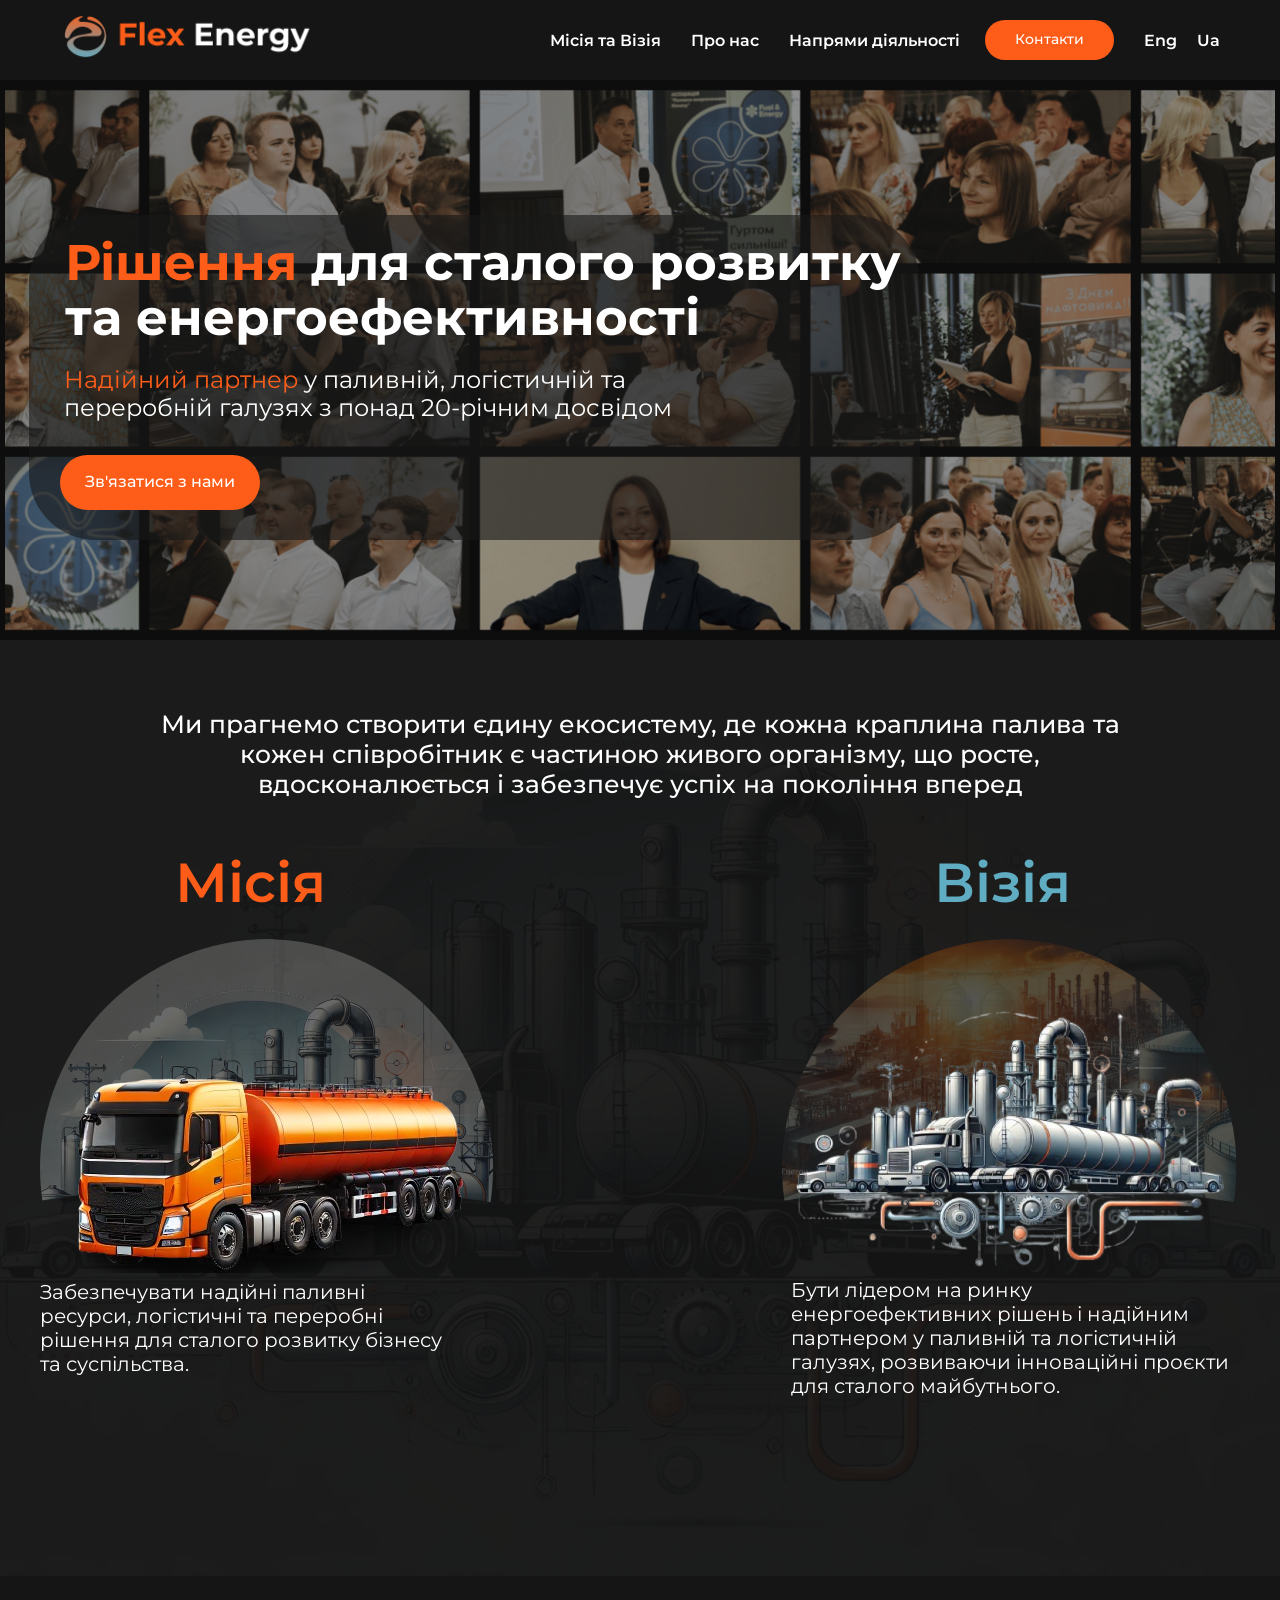
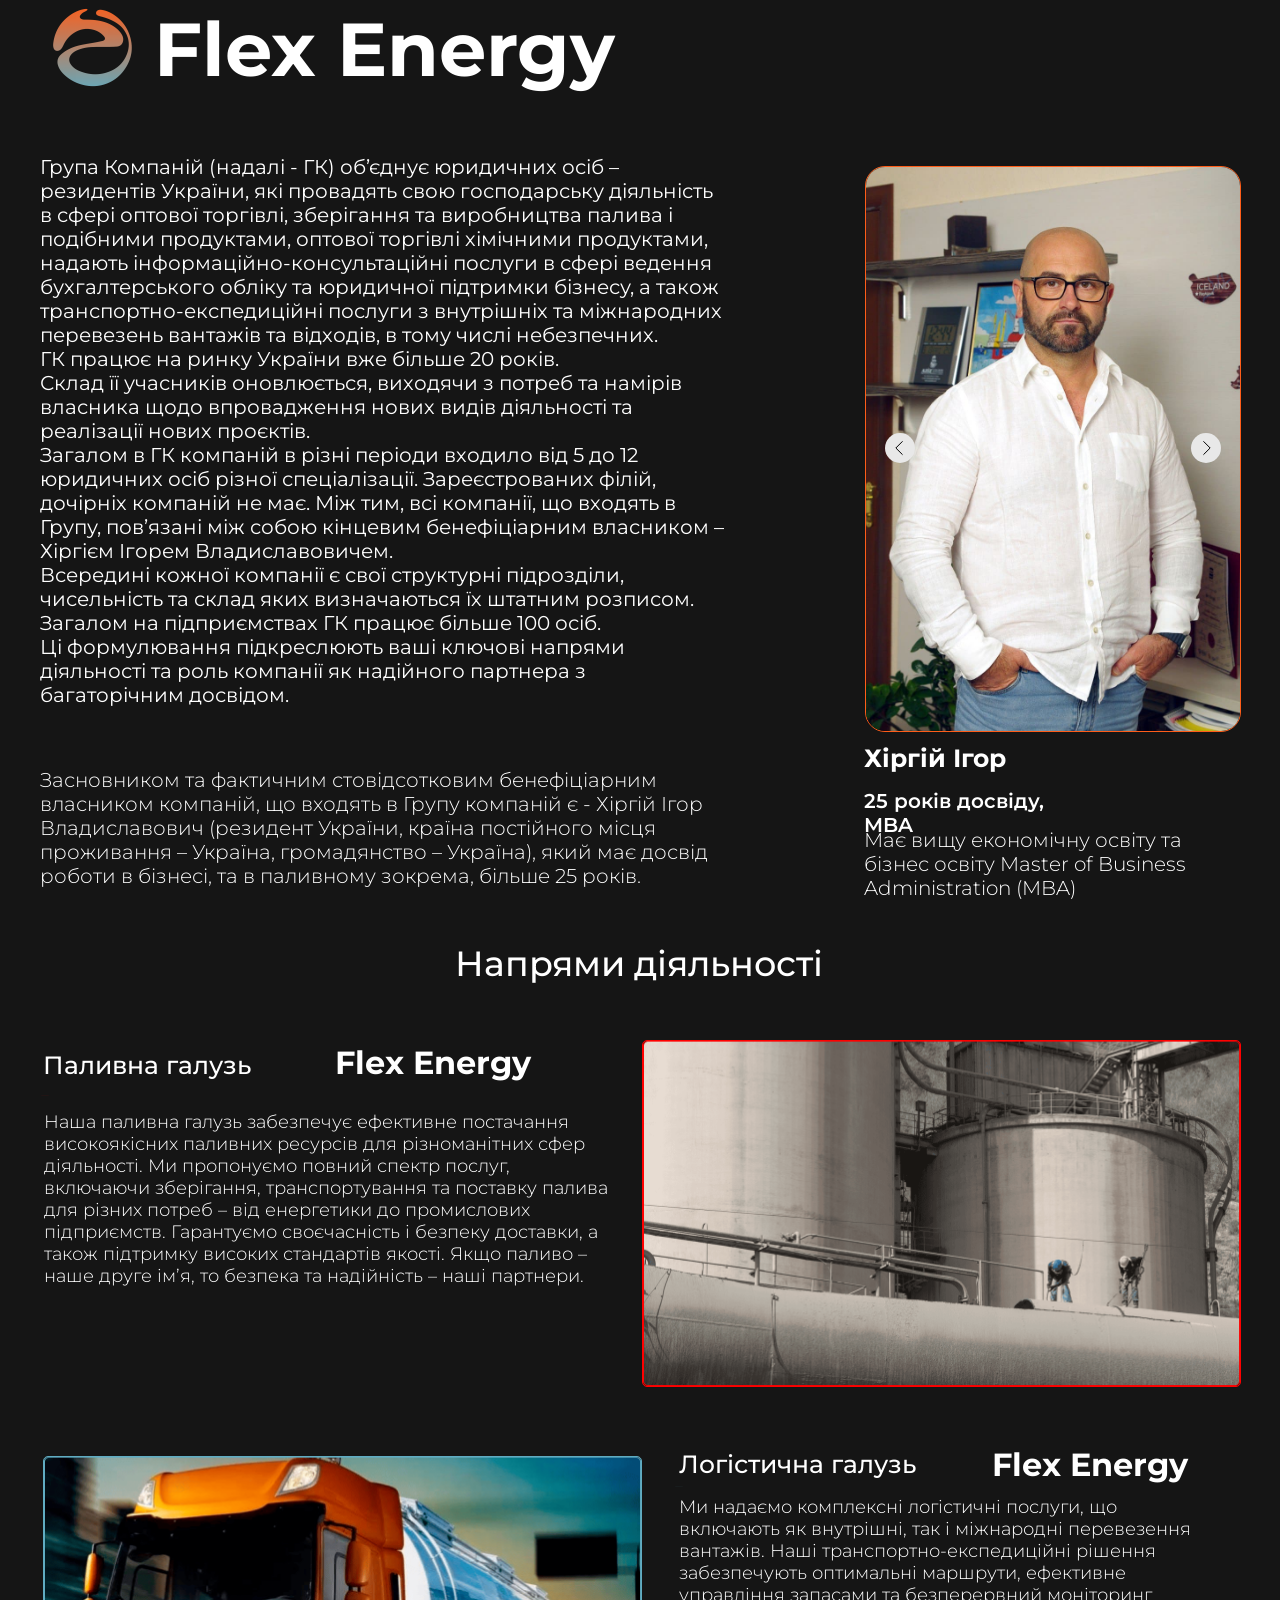
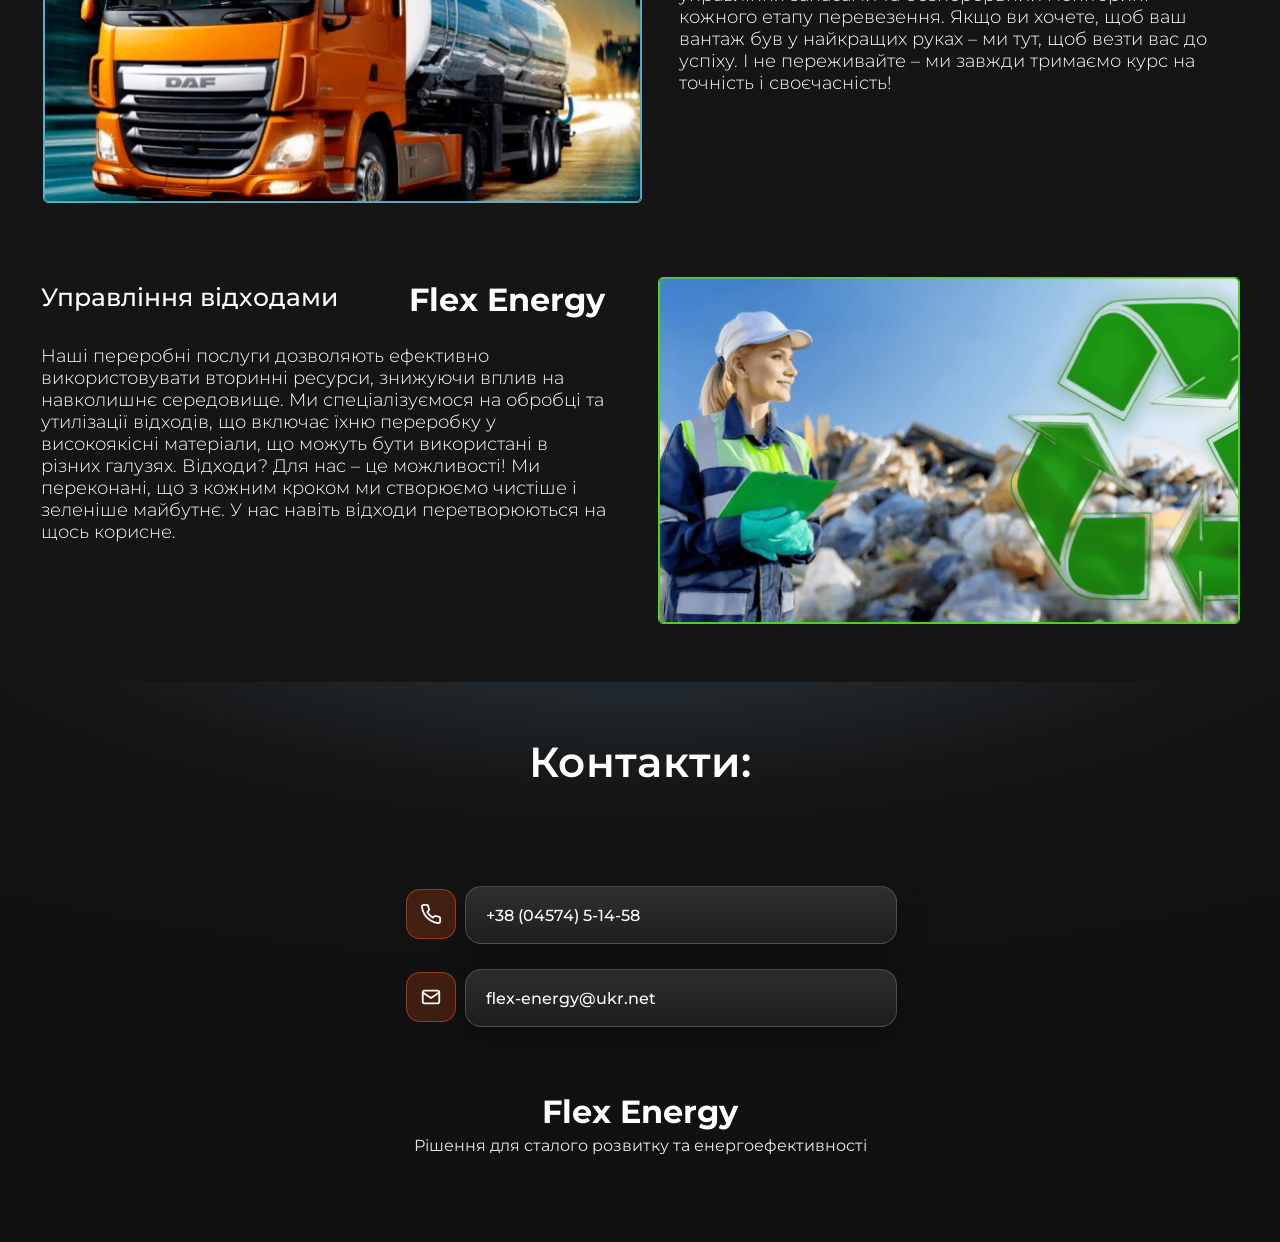
==== commit d6a1180d: "Add files via upload" ====
--- a/index.html
+++ b/index.html
@@ -1,4 +1,4 @@
-<!DOCTYPE html> <html lang="uk"> <head> <meta charset="utf-8" /> <meta http-equiv="Content-Type" content="text/html; charset=utf-8" /> <meta name="viewport" content="width=device-width, initial-scale=1.0" /> <!--metatextblock--> <title>Flex Energy - Рішення для сталого розвитку та енергоефективності</title> <meta name="description" content="Надійний партнер у паливній, логістичній та переробній галузях з понад 20-річним досвідом" /> <meta property="og:url" content="https://flex-energy.tilda.ws" /> <meta property="og:title" content="Flex Energy - Рішення для сталого розвитку та енергоефективності" /> <meta property="og:description" content="Надійний партнер у паливній, логістичній та переробній галузях з понад 20-річним досвідом" /> <meta property="og:type" content="website" /> <meta property="og:image" content="assets/img/og-image.png" /> <link rel="canonical" href="https://flex-energy.tilda.ws"> <!--/metatextblock--> <meta name="format-detection" content="telephone=no" /> <meta http-equiv="x-dns-prefetch-control" content="on"> <link rel="dns-prefetch" href="https://ws.tildacdn.com"> <link rel="dns-prefetch" href="https://static.tildacdn.ink"> <meta name="robots" content="nofollow" /> <!--favicons--> <link rel="shortcut icon" href="assets/img/favicon.ico" type="image/x-icon"/> <!--/favicons--> <!-- Assets --> <script src="assets/js/tilda-fallback-1.0.min.js" async charset="utf-8"></script> <link rel="stylesheet" href="assets/css/tilda-grid-3.0.min.css" type="text/css" media="all" onerror="this.loaderr='y';"/> <link rel="stylesheet" href="assets/css/tilda-blocks-page61894571.min.css" type="text/css" media="all" onerror="this.loaderr='y';" /> <link rel="preconnect" href="https://fonts.gstatic.com"> <link href="https://fonts.googleapis.com/css2?family=Montserrat:wght@100..900&subset=latin,cyrillic" rel="stylesheet"> <link rel="stylesheet" href="assets/css/tilda-animation-2.0.min.css" type="text/css" media="all" onerror="this.loaderr='y';" /> <link rel="stylesheet" href="assets/css/tilda-slds-1.4.min.css" type="text/css" media="print" onload="this.media='all';" onerror="this.loaderr='y';" /> <noscript><link rel="stylesheet" href="assets/css/tilda-slds-1.4.min.css" type="text/css" media="all" /></noscript> <link rel="stylesheet" href="assets/css/tilda-zero-gallery-1.0.min.css" type="text/css" media="all" onerror="this.loaderr='y';" /> <script nomodule src="assets/js/tilda-polyfill-1.0.min.js" charset="utf-8"></script> <script type="text/javascript">function t_onReady(func) {if(document.readyState!='loading') {func();} else {document.addEventListener('DOMContentLoaded',func);}}
+﻿<!DOCTYPE html> <html lang="uk"> <head> <meta charset="utf-8" /> <meta http-equiv="Content-Type" content="text/html; charset=utf-8" /> <meta name="viewport" content="width=device-width, initial-scale=1.0" /> <!--metatextblock--> <title>Flex Energy - Рішення для сталого розвитку та енергоефективності</title> <meta name="description" content="Надійний партнер у паливній, логістичній та переробній галузях з понад 20-річним досвідом" /> <meta property="og:url" content="https://flex-energy.tilda.ws" /> <meta property="og:title" content="Flex Energy - Рішення для сталого розвитку та енергоефективності" /> <meta property="og:description" content="Надійний партнер у паливній, логістичній та переробній галузях з понад 20-річним досвідом" /> <meta property="og:type" content="website" /> <meta property="og:image" content="assets/img/og-image.png" /> <link rel="canonical" href="https://flex-energy.tilda.ws"> <!--/metatextblock--> <meta name="format-detection" content="telephone=no" /> <meta http-equiv="x-dns-prefetch-control" content="on"> <link rel="dns-prefetch" href="https://ws.tildacdn.com"> <link rel="dns-prefetch" href="https://static.tildacdn.ink"> <meta name="robots" content="nofollow" /> <!--favicons--> <link rel="shortcut icon" href="assets/img/favicon.ico" type="image/x-icon"/> <!--/favicons--> <!-- Assets --> <script src="assets/js/tilda-fallback-1.0.min.js" async charset="utf-8"></script> <link rel="stylesheet" href="assets/css/tilda-grid-3.0.min.css" type="text/css" media="all" onerror="this.loaderr='y';"/> <link rel="stylesheet" href="assets/css/tilda-blocks-page61894571.min.css" type="text/css" media="all" onerror="this.loaderr='y';" /> <link rel="preconnect" href="https://fonts.gstatic.com"> <link href="https://fonts.googleapis.com/css2?family=Montserrat:wght@100..900&subset=latin,cyrillic" rel="stylesheet"> <link rel="stylesheet" href="assets/css/tilda-animation-2.0.min.css" type="text/css" media="all" onerror="this.loaderr='y';" /> <link rel="stylesheet" href="assets/css/tilda-slds-1.4.min.css" type="text/css" media="print" onload="this.media='all';" onerror="this.loaderr='y';" /> <noscript><link rel="stylesheet" href="assets/css/tilda-slds-1.4.min.css" type="text/css" media="all" /></noscript> <link rel="stylesheet" href="assets/css/tilda-zero-gallery-1.0.min.css" type="text/css" media="all" onerror="this.loaderr='y';" /> <script nomodule src="assets/js/tilda-polyfill-1.0.min.js" charset="utf-8"></script> <script type="text/javascript">function t_onReady(func) {if(document.readyState!='loading') {func();} else {document.addEventListener('DOMContentLoaded',func);}}
 function t_onFuncLoad(funcName,okFunc,time) {if(typeof window[funcName]==='function') {okFunc();} else {setTimeout(function() {t_onFuncLoad(funcName,okFunc,time);},(time||100));}}function t_throttle(fn,threshhold,scope) {return function() {fn.apply(scope||this,arguments);};}function t396_initialScale(t){var e=document.getElementById("rec"+t);if(e){var i=e.querySelector(".t396__artboard");if(i){window.tn_scale_initial_window_width||(window.tn_scale_initial_window_width=document.documentElement.clientWidth);var a=window.tn_scale_initial_window_width,r=[],n,l=i.getAttribute("data-artboard-screens");if(l){l=l.split(",");for(var o=0;o<l.length;o++)r[o]=parseInt(l[o],10)}else r=[320,480,640,960,1200];for(var o=0;o<r.length;o++){var d=r[o];a>=d&&(n=d)}var _="edit"===window.allrecords.getAttribute("data-tilda-mode"),c="center"===t396_getFieldValue(i,"valign",n,r),s="grid"===t396_getFieldValue(i,"upscale",n,r),w=t396_getFieldValue(i,"height_vh",n,r),g=t396_getFieldValue(i,"height",n,r),u=!!window.opr&&!!window.opr.addons||!!window.opera||-1!==navigator.userAgent.indexOf(" OPR/");if(!_&&c&&!s&&!w&&g&&!u){var h=parseFloat((a/n).toFixed(3)),f=[i,i.querySelector(".t396__carrier"),i.querySelector(".t396__filter")],v=Math.floor(parseInt(g,10)*h)+"px",p;i.style.setProperty("--initial-scale-height",v);for(var o=0;o<f.length;o++)f[o].style.setProperty("height","var(--initial-scale-height)");t396_scaleInitial__getElementsToScale(i).forEach((function(t){t.style.zoom=h}))}}}}function t396_scaleInitial__getElementsToScale(t){return t?Array.prototype.slice.call(t.children).filter((function(t){return t&&(t.classList.contains("t396__elem")||t.classList.contains("t396__group"))})):[]}function t396_getFieldValue(t,e,i,a){var r,n=a[a.length-1];if(!(r=i===n?t.getAttribute("data-artboard-"+e):t.getAttribute("data-artboard-"+e+"-res-"+i)))for(var l=0;l<a.length;l++){var o=a[l];if(!(o<=i)&&(r=o===n?t.getAttribute("data-artboard-"+e):t.getAttribute("data-artboard-"+e+"-res-"+o)))break}return r}window.TN_SCALE_INITIAL_VER="1.0",window.tn_scale_initial_window_width=null;</script> <script src="assets/js/tilda-scripts-3.0.min.js" charset="utf-8" defer onerror="this.loaderr='y';"></script> <script src="assets/js/tilda-blocks-page61894571.min.js" charset="utf-8" async onerror="this.loaderr='y';"></script> <script src="assets/js/tilda-lazyload-1.0.min.js" charset="utf-8" async onerror="this.loaderr='y';"></script> <script src="assets/js/tilda-animation-2.0.min.js" charset="utf-8" async onerror="this.loaderr='y';"></script> <script src="assets/js/tilda-menu-1.0.min.js" charset="utf-8" async onerror="this.loaderr='y';"></script> <script src="assets/js/tilda-zero-1.1.min.js" charset="utf-8" async onerror="this.loaderr='y';"></script> <script src="assets/js/tilda-slds-1.4.min.js" charset="utf-8" async onerror="this.loaderr='y';"></script> <script src="assets/js/tilda-zero-gallery-1.0.min.js" charset="utf-8" async onerror="this.loaderr='y';"></script> <script src="assets/js/hammer.min.js" charset="utf-8" async onerror="this.loaderr='y';"></script> <script src="assets/js/tilda-zero-scale-1.0.min.js" charset="utf-8" async onerror="this.loaderr='y';"></script> <script src="assets/js/tilda-skiplink-1.0.min.js" charset="utf-8" async onerror="this.loaderr='y';"></script> <script src="assets/js/tilda-events-1.0.min.js" charset="utf-8" async onerror="this.loaderr='y';"></script> <script type="text/javascript">window.dataLayer=window.dataLayer||[];</script> <script type="text/javascript">(function() {if((/bot|google|yandex|baidu|bing|msn|duckduckbot|teoma|slurp|crawler|spider|robot|crawling|facebook/i.test(navigator.userAgent))===false&&typeof(sessionStorage)!='undefined'&&sessionStorage.getItem('visited')!=='y'&&document.visibilityState){var style=document.createElement('style');style.type='text/css';style.innerHTML='@media screen and (min-width: 980px) {.t-records {opacity: 0;}.t-records_animated {-webkit-transition: opacity ease-in-out .2s;-moz-transition: opacity ease-in-out .2s;-o-transition: opacity ease-in-out .2s;transition: opacity ease-in-out .2s;}.t-records.t-records_visible {opacity: 1;}}';document.getElementsByTagName('head')[0].appendChild(style);function t_setvisRecs(){var alr=document.querySelectorAll('.t-records');Array.prototype.forEach.call(alr,function(el) {el.classList.add("t-records_animated");});setTimeout(function() {Array.prototype.forEach.call(alr,function(el) {el.classList.add("t-records_visible");});sessionStorage.setItem("visited","y");},400);}
 document.addEventListener('DOMContentLoaded',t_setvisRecs);}})();</script></head> <body class="t-body" style="margin:0;"> <!--allrecords--> <div id="allrecords" class="t-records" data-hook="blocks-collection-content-node" data-tilda-project-id="11856479" data-tilda-page-id="61894571" data-tilda-page-alias="ua" data-tilda-formskey="90d1ca42b9520a0c8508ad3d11856479" data-tilda-cookie="no" data-tilda-lazy="yes" data-tilda-project-lang="UK" data-tilda-root-zone="one" data-tilda-project-country="UA"> <div id="rec855420972" class="r t-rec" style=" " data-animationappear="off" data-record-type="257"> <!-- T228 --> <div id="nav855420972marker"></div> <div class="tmenu-mobile"> <div class="tmenu-mobile__container"> <div class="tmenu-mobile__burgerlogo"> <a href="/"> <img
 src="assets/img/logo.png"
@@ -50,10 +50,196 @@
 aria-label='' role="img"> </div> </div> <div class='t396__elem tn-elem tn-elem__8554525131737645136614' data-elem-id='1737645136614' data-elem-type='shape' data-field-top-value="544" data-field-left-value="3" data-field-height-value="347" data-field-width-value="599" data-field-axisy-value="top" data-field-axisx-value="left" data-field-container-value="grid" data-field-topunits-value="px" data-field-leftunits-value="px" data-field-heightunits-value="px" data-field-widthunits-value="px" data-field-top-res-320-value="850" data-field-left-res-320-value="0" data-field-height-res-320-value="186" data-field-width-res-320-value="320" data-field-container-res-320-value="grid" data-field-widthmode-res-320-value="fixed" data-field-heightmode-res-320-value="fixed"> <div class='tn-atom t-bgimg' data-original="assets/img/logistics.jpg"
 aria-label='' role="img"> </div> </div> <div class='t396__elem tn-elem tn-elem__8554525131737645136636' data-elem-id='1737645136636' data-elem-type='text' data-field-top-value="1033" data-field-left-value="1" data-field-height-value="198" data-field-width-value="569" data-field-axisy-value="top" data-field-axisx-value="left" data-field-container-value="grid" data-field-topunits-value="px" data-field-leftunits-value="px" data-field-heightunits-value="px" data-field-widthunits-value="px" data-field-textfit-value="autoheight" data-field-fontsize-value="18" data-field-top-res-320-value="1834" data-field-left-res-320-value="0" data-field-width-res-320-value="320" data-field-heightunits-res-320-value="px" data-field-textfit-res-320-value="autoheight" data-field-widthmode-res-320-value="fixed"> <div class='tn-atom'field='tn_text_1737645136636'>Наші переробні послуги дозволяють ефективно використовувати вторинні ресурси, знижуючи вплив на навколишнє середовище. Ми спеціалізуємося на обробці та утилізації відходів, що включає їхню переробку у високоякісні матеріали, що можуть бути використані в різних галузях. Відходи? Для нас – це можливості! Ми переконані, що з кожним кроком ми створюємо чистіше і зеленіше майбутнє. У нас навіть відходи перетворюються на щось корисне.</div> </div> <div class='t396__elem tn-elem tn-elem__8554525131737645136641' data-elem-id='1737645136641' data-elem-type='text' data-field-top-value="584" data-field-left-value="639" data-field-height-value="198" data-field-width-value="530" data-field-axisy-value="top" data-field-axisx-value="left" data-field-container-value="grid" data-field-topunits-value="px" data-field-leftunits-value="px" data-field-heightunits-value="px" data-field-widthunits-value="px" data-field-textfit-value="autoheight" data-field-fontsize-value="18" data-field-top-res-320-value="1126" data-field-left-res-320-value="0" data-field-width-res-320-value="320" data-field-heightunits-res-320-value="px" data-field-textfit-res-320-value="autoheight" data-field-widthmode-res-320-value="fixed"> <div class='tn-atom'field='tn_text_1737645136641'>Ми надаємо комплексні логістичні послуги, що включають як внутрішні, так і міжнародні перевезення вантажів. Наші транспортно-експедиційні рішення забезпечують оптимальні маршрути, ефективне управління запасами та безперервний моніторинг кожного етапу перевезення. Якщо ви хочете, щоб ваш вантаж був у найкращих руках – ми тут, щоб везти вас до успіху. І не переживайте – ми завжди тримаємо курс на точність і своєчасність!</div> </div> <div class='t396__elem tn-elem tn-elem__8554525131737645136643' data-elem-id='1737645136643' data-elem-type='text' data-field-top-value="30" data-field-left-value="415" data-field-height-value="43" data-field-width-value="370" data-field-axisy-value="top" data-field-axisx-value="left" data-field-container-value="grid" data-field-topunits-value="px" data-field-leftunits-value="px" data-field-heightunits-value="px" data-field-widthunits-value="px" data-field-textfit-value="autoheight" data-field-fontsize-value="35" data-field-top-res-320-value="12" data-field-left-res-320-value="42" data-field-width-res-320-value="236" data-field-fontsize-res-320-value="22"> <div class='tn-atom'field='tn_text_1737645136643'>Напрями діяльності</div> </div> <div class='t396__elem tn-elem tn-elem__8554525131737645136647' data-elem-id='1737645136647' data-elem-type='text' data-field-top-value="970" data-field-left-value="1" data-field-height-value="30" data-field-width-value="297" data-field-axisy-value="top" data-field-axisx-value="left" data-field-container-value="grid" data-field-topunits-value="px" data-field-leftunits-value="px" data-field-heightunits-value="px" data-field-widthunits-value="px" data-field-textfit-value="autoheight" data-field-fontsize-value="25" data-field-top-res-320-value="1506" data-field-left-res-320-value="0" data-field-fontsize-res-320-value="24"> <div class='tn-atom'field='tn_text_1737645136647'>Управлiння вiдходами</div> </div> <div class='t396__elem tn-elem tn-elem__8554525131737645136650' data-elem-id='1737645136650' data-elem-type='text' data-field-top-value="537" data-field-left-value="639" data-field-height-value="30" data-field-width-value="238" data-field-axisy-value="top" data-field-axisx-value="left" data-field-container-value="grid" data-field-topunits-value="px" data-field-leftunits-value="px" data-field-heightunits-value="px" data-field-widthunits-value="px" data-field-textfit-value="autoheight" data-field-fontsize-value="25" data-field-top-res-320-value="793" data-field-left-res-320-value="0" data-field-height-res-320-value="29" data-field-width-res-320-value="238" data-field-container-res-320-value="grid" data-field-fontsize-res-320-value="24"> <div class='tn-atom'field='tn_text_1737645136650'>Логістична галузь</div> </div> <div class='t396__elem tn-elem tn-elem__8554525131737645136666' data-elem-id='1737645136666' data-elem-type='vector' data-field-top-value="574" data-field-left-value="635" data-field-width-value="8" data-field-axisy-value="top" data-field-axisx-value="left" data-field-container-value="grid" data-field-topunits-value="px" data-field-leftunits-value="px" data-field-heightunits-value="px" data-field-widthunits-value="px" data-field-heightmode-value="hug"> <div class='tn-atom tn-atom__vector'> <?xml version="1.0" encoding="UTF-8"?> <!--?xml version="1.0" encoding="UTF-8"?--> <!--?xml version="1.0" encoding="UTF-8"?--> <!--?xml version="1.0" encoding="UTF-8"?--> <!--?xml version="1.0" encoding="UTF-8"?--> <!--?xml version="1.0" encoding="UTF-8"?--> <!--?xml version="1.0" encoding="UTF-8"?--> <svg xmlns="http://www.w3.org/2000/svg" viewBox="0 0 80 1" fill="none"> <path d="M0 0.5H80" stroke="#60ACC2"></path> </svg> </div> </div> <div class='t396__elem tn-elem tn-elem__8554525131737645136668' data-elem-id='1737645136668' data-elem-type='vector' data-field-top-value="1017" data-field-left-value="-2" data-field-width-value="8" data-field-axisy-value="top" data-field-axisx-value="left" data-field-container-value="grid" data-field-topunits-value="px" data-field-leftunits-value="px" data-field-heightunits-value="px" data-field-widthunits-value="px" data-field-heightmode-value="hug"> <div class='tn-atom tn-atom__vector'> <?xml version="1.0" encoding="UTF-8"?> <!--?xml version="1.0" encoding="UTF-8"?--> <!--?xml version="1.0" encoding="UTF-8"?--> <!--?xml version="1.0" encoding="UTF-8"?--> <!--?xml version="1.0" encoding="UTF-8"?--> <!--?xml version="1.0" encoding="UTF-8"?--> <!--?xml version="1.0" encoding="UTF-8"?--> <svg xmlns="http://www.w3.org/2000/svg" viewBox="0 0 80 1" fill="none"> <path d="M0 0.5H80" stroke="#4FD51F"></path> </svg> </div> </div> </div> </div> <script>t_onReady(function() {t_onFuncLoad('t396_init',function() {t396_init('855452513');});});</script> <!-- /T396 --> </div> <a name="contacts" style="font-size:0;"></a> <div id="rec855459641" class="r t-rec" style=" " data-animationappear="off" data-record-type="396"> <!-- T396 --> <style>#rec855459641 .t396__artboard {height:769px;background-color:#151515;}#rec855459641 .t396__filter {height:769px;}#rec855459641 .t396__carrier{height:769px;background-position:center center;background-attachment:scroll;background-size:cover;background-repeat:no-repeat;}@media screen and (max-width:1199px) {#rec855459641 .t396__artboard,#rec855459641 .t396__filter,#rec855459641 .t396__carrier {}#rec855459641 .t396__filter {}#rec855459641 .t396__carrier {background-attachment:scroll;}}@media screen and (max-width:959px) {#rec855459641 .t396__artboard,#rec855459641 .t396__filter,#rec855459641 .t396__carrier {}#rec855459641 .t396__filter {}#rec855459641 .t396__carrier {background-attachment:scroll;}}@media screen and (max-width:639px) {#rec855459641 .t396__artboard,#rec855459641 .t396__filter,#rec855459641 .t396__carrier {}#rec855459641 .t396__filter {}#rec855459641 .t396__carrier {background-attachment:scroll;}}@media screen and (max-width:479px) {#rec855459641 .t396__artboard,#rec855459641 .t396__filter,#rec855459641 .t396__carrier {}#rec855459641 .t396__filter {}#rec855459641 .t396__carrier {background-attachment:scroll;}}#rec855459641 .tn-elem[data-elem-id="1737645992673"]{z-index:3;top:128px;;left:calc(50% - 600px + 0px);;width:1199px;height:575px;}#rec855459641 .tn-elem[data-elem-id="1737645992673"] .tn-atom{border-radius:25px 25px 25px 25px;background-position:center center;background-size:cover;background-repeat:no-repeat;border-width:var(--t396-borderwidth,0);border-style:var(--t396-borderstyle,solid);border-color:var(--t396-bordercolor,transparent);transition:background-color var(--t396-speedhover,0s) ease-in-out,color var(--t396-speedhover,0s) ease-in-out,border-color var(--t396-speedhover,0s) ease-in-out,box-shadow var(--t396-shadowshoverspeed,0.2s) ease-in-out;}@media screen and (max-width:479px){#rec855459641 .tn-elem[data-elem-id="1737645992673"]{top:-630px;;left:calc(50% - 160px + 437px);;}}#rec855459641 .tn-elem[data-elem-id="1737645992677"]{color:#ffffff;text-align:LEFT;z-index:4;top:552px;;left:calc(50% - 600px + 138px);;width:249px;height:auto;}#rec855459641 .tn-elem[data-elem-id="1737645992677"] .tn-atom{vertical-align:middle;color:#ffffff;font-size:32px;font-family:'Montserrat',Arial,sans-serif;font-weight:700;background-position:center center;border-width:var(--t396-borderwidth,0);border-style:var(--t396-borderstyle,solid);border-color:var(--t396-bordercolor,transparent);transition:background-color var(--t396-speedhover,0s) ease-in-out,color var(--t396-speedhover,0s) ease-in-out,border-color var(--t396-speedhover,0s) ease-in-out,box-shadow var(--t396-shadowshoverspeed,0.2s) ease-in-out;text-shadow:var(--t396-shadow-text-x,0px) var(--t396-shadow-text-y,0px) var(--t396-shadow-text-blur,0px) rgba(var(--t396-shadow-text-color),var(--t396-shadow-text-opacity,100%));}@media screen and (max-width:1199px){#rec855459641 .tn-elem[data-elem-id="1737645992677"] .tn-atom{white-space:normal;background-size:cover;}}@media screen and (max-width:959px){#rec855459641 .tn-elem[data-elem-id="1737645992677"] .tn-atom{white-space:normal;background-size:cover;}}@media screen and (max-width:639px){#rec855459641 .tn-elem[data-elem-id="1737645992677"] .tn-atom{white-space:normal;background-size:cover;}}@media screen and (max-width:479px){#rec855459641 .tn-elem[data-elem-id="1737645992677"]{top:353px;;left:calc(50% - 160px + 69px);;width:px;height:auto;}#rec855459641 .tn-elem[data-elem-id="1737645992677"] .tn-atom{white-space:normal;background-size:cover;}}#rec855459641 .tn-elem[data-elem-id="1737645992683"]{color:#ffffff;text-align:LEFT;z-index:5;top:611px;;left:calc(50% - 600px + 87px);;width:455px;height:auto;}#rec855459641 .tn-elem[data-elem-id="1737645992683"] .tn-atom{vertical-align:middle;color:#ffffff;font-size:16px;font-family:'Montserrat',Arial,sans-serif;font-weight:700;background-position:center center;border-width:var(--t396-borderwidth,0);border-style:var(--t396-borderstyle,solid);border-color:var(--t396-bordercolor,transparent);transition:background-color var(--t396-speedhover,0s) ease-in-out,color var(--t396-speedhover,0s) ease-in-out,border-color var(--t396-speedhover,0s) ease-in-out,box-shadow var(--t396-shadowshoverspeed,0.2s) ease-in-out;text-shadow:var(--t396-shadow-text-x,0px) var(--t396-shadow-text-y,0px) var(--t396-shadow-text-blur,0px) rgba(var(--t396-shadow-text-color),var(--t396-shadow-text-opacity,100%));}@media screen and (max-width:1199px){#rec855459641 .tn-elem[data-elem-id="1737645992683"] .tn-atom{white-space:normal;background-size:cover;}}@media screen and (max-width:959px){#rec855459641 .tn-elem[data-elem-id="1737645992683"] .tn-atom{white-space:normal;background-size:cover;}}@media screen and (max-width:639px){#rec855459641 .tn-elem[data-elem-id="1737645992683"] .tn-atom{white-space:normal;background-size:cover;}}@media screen and (max-width:479px){#rec855459641 .tn-elem[data-elem-id="1737645992683"]{top:412px;;left:calc(50% - 160px + 18px);;width:px;height:auto;}#rec855459641 .tn-elem[data-elem-id="1737645992683"] .tn-atom{white-space:normal;background-size:cover;}}#rec855459641 .tn-elem[data-elem-id="1737645992687"]{z-index:6;top:552px;;left:calc(50% - 600px + 79px);;width:49px;height:49px;}#rec855459641 .tn-elem[data-elem-id="1737645992687"] .tn-atom{border-radius:0px 0px 0px 0px;background-position:center center;background-size:cover;background-repeat:no-repeat;border-width:var(--t396-borderwidth,0);border-style:var(--t396-borderstyle,solid);border-color:var(--t396-bordercolor,transparent);transition:background-color var(--t396-speedhover,0s) ease-in-out,color var(--t396-speedhover,0s) ease-in-out,border-color var(--t396-speedhover,0s) ease-in-out,box-shadow var(--t396-shadowshoverspeed,0.2s) ease-in-out;}@media screen and (max-width:479px){#rec855459641 .tn-elem[data-elem-id="1737645992687"]{top:353px;;left:calc(50% - 160px + 10px);;}}#rec855459641 .tn-elem[data-elem-id="1737645992690"]{color:#ffffff;text-align:LEFT;z-index:7;top:32px;;left:calc(50% - 600px + 466px);;width:269px;height:auto;}#rec855459641 .tn-elem[data-elem-id="1737645992690"] .tn-atom{vertical-align:middle;color:#ffffff;font-size:35px;font-family:'Montserrat',Arial,sans-serif;font-weight:500;background-position:center center;border-width:var(--t396-borderwidth,0);border-style:var(--t396-borderstyle,solid);border-color:var(--t396-bordercolor,transparent);transition:background-color var(--t396-speedhover,0s) ease-in-out,color var(--t396-speedhover,0s) ease-in-out,border-color var(--t396-speedhover,0s) ease-in-out,box-shadow var(--t396-shadowshoverspeed,0.2s) ease-in-out;text-shadow:var(--t396-shadow-text-x,0px) var(--t396-shadow-text-y,0px) var(--t396-shadow-text-blur,0px) rgba(var(--t396-shadow-text-color),var(--t396-shadow-text-opacity,100%));}@media screen and (max-width:1199px){#rec855459641 .tn-elem[data-elem-id="1737645992690"] .tn-atom{white-space:normal;background-size:cover;}}@media screen and (max-width:959px){#rec855459641 .tn-elem[data-elem-id="1737645992690"] .tn-atom{white-space:normal;background-size:cover;}}@media screen and (max-width:639px){#rec855459641 .tn-elem[data-elem-id="1737645992690"] .tn-atom{white-space:normal;background-size:cover;}}@media screen and (max-width:479px){#rec855459641 .tn-elem[data-elem-id="1737645992690"]{top:-708px;;left:calc(50% - 160px + 459px);;width:px;height:auto;}#rec855459641 .tn-elem[data-elem-id="1737645992690"] .tn-atom{white-space:normal;background-size:cover;}}#rec855459641 .tn-elem[data-elem-id="1737645992693"]{color:#ffffff;text-align:LEFT;z-index:8;top:223px;;left:calc(50% - 600px + 87px);;width:179px;height:auto;}#rec855459641 .tn-elem[data-elem-id="1737645992693"] .tn-atom{vertical-align:middle;color:#ffffff;font-size:35px;font-family:'Montserrat',Arial,sans-serif;font-weight:500;background-position:center center;border-width:var(--t396-borderwidth,0);border-style:var(--t396-borderstyle,solid);border-color:var(--t396-bordercolor,transparent);transition:background-color var(--t396-speedhover,0s) ease-in-out,color var(--t396-speedhover,0s) ease-in-out,border-color var(--t396-speedhover,0s) ease-in-out,box-shadow var(--t396-shadowshoverspeed,0.2s) ease-in-out;text-shadow:var(--t396-shadow-text-x,0px) var(--t396-shadow-text-y,0px) var(--t396-shadow-text-blur,0px) rgba(var(--t396-shadow-text-color),var(--t396-shadow-text-opacity,100%));}@media screen and (max-width:1199px){#rec855459641 .tn-elem[data-elem-id="1737645992693"] .tn-atom{white-space:normal;background-size:cover;}}@media screen and (max-width:959px){#rec855459641 .tn-elem[data-elem-id="1737645992693"] .tn-atom{white-space:normal;background-size:cover;}}@media screen and (max-width:639px){#rec855459641 .tn-elem[data-elem-id="1737645992693"] .tn-atom{white-space:normal;background-size:cover;}}@media screen and (max-width:479px){#rec855459641 .tn-elem[data-elem-id="1737645992693"]{top:24px;;left:calc(50% - 160px + 18px);;width:px;height:auto;}#rec855459641 .tn-elem[data-elem-id="1737645992693"] .tn-atom{white-space:normal;background-size:cover;}}#rec855459641 .tn-elem[data-elem-id="1737645992696"]{z-index:9;top:223px;;left:calc(50% - 600px + 604px);;width:530px;height:376px;}#rec855459641 .tn-elem[data-elem-id="1737645992696"] .tn-atom{border-radius:5px 5px 5px 5px;background-position:center center;background-size:cover;background-repeat:no-repeat;border-width:var(--t396-borderwidth,0);border-style:var(--t396-borderstyle,solid);border-color:var(--t396-bordercolor,transparent);transition:background-color var(--t396-speedhover,0s) ease-in-out,color var(--t396-speedhover,0s) ease-in-out,border-color var(--t396-speedhover,0s) ease-in-out,box-shadow var(--t396-shadowshoverspeed,0.2s) ease-in-out;}@media screen and (max-width:479px){#rec855459641 .tn-elem[data-elem-id="1737645992696"]{top:-517px;;left:calc(50% - 160px + 597px);;}}#rec855459641 .tn-elem[data-elem-id="1737645992698"]{color:#ffffff;text-align:LEFT;z-index:10;top:319px;;left:calc(50% - 600px + 148px);;width:160px;height:auto;}#rec855459641 .tn-elem[data-elem-id="1737645992698"] .tn-atom{vertical-align:middle;color:#ffffff;font-size:16px;font-family:'Montserrat',Arial,sans-serif;font-weight:500;background-position:center center;border-width:var(--t396-borderwidth,0);border-style:var(--t396-borderstyle,solid);border-color:var(--t396-bordercolor,transparent);transition:background-color var(--t396-speedhover,0s) ease-in-out,color var(--t396-speedhover,0s) ease-in-out,border-color var(--t396-speedhover,0s) ease-in-out,box-shadow var(--t396-shadowshoverspeed,0.2s) ease-in-out;text-shadow:var(--t396-shadow-text-x,0px) var(--t396-shadow-text-y,0px) var(--t396-shadow-text-blur,0px) rgba(var(--t396-shadow-text-color),var(--t396-shadow-text-opacity,100%));}@media screen and (max-width:1199px){#rec855459641 .tn-elem[data-elem-id="1737645992698"] .tn-atom{white-space:normal;background-size:cover;}}@media screen and (max-width:959px){#rec855459641 .tn-elem[data-elem-id="1737645992698"] .tn-atom{white-space:normal;background-size:cover;}}@media screen and (max-width:639px){#rec855459641 .tn-elem[data-elem-id="1737645992698"] .tn-atom{white-space:normal;background-size:cover;}}@media screen and (max-width:479px){#rec855459641 .tn-elem[data-elem-id="1737645992698"]{top:120px;;left:calc(50% - 160px + 79px);;width:px;height:auto;}#rec855459641 .tn-elem[data-elem-id="1737645992698"] .tn-atom{white-space:normal;background-size:cover;}}#rec855459641 .tn-elem[data-elem-id="1737645992702"]{color:#ffffff;text-align:LEFT;z-index:11;top:396px;;left:calc(50% - 600px + 148px);;width:170px;height:auto;}#rec855459641 .tn-elem[data-elem-id="1737645992702"] .tn-atom{vertical-align:middle;color:#ffffff;font-size:16px;font-family:'Montserrat',Arial,sans-serif;font-weight:500;background-position:center center;border-width:var(--t396-borderwidth,0);border-style:var(--t396-borderstyle,solid);border-color:var(--t396-bordercolor,transparent);transition:background-color var(--t396-speedhover,0s) ease-in-out,color var(--t396-speedhover,0s) ease-in-out,border-color var(--t396-speedhover,0s) ease-in-out,box-shadow var(--t396-shadowshoverspeed,0.2s) ease-in-out;text-shadow:var(--t396-shadow-text-x,0px) var(--t396-shadow-text-y,0px) var(--t396-shadow-text-blur,0px) rgba(var(--t396-shadow-text-color),var(--t396-shadow-text-opacity,100%));}@media screen and (max-width:1199px){#rec855459641 .tn-elem[data-elem-id="1737645992702"] .tn-atom{white-space:normal;background-size:cover;}}@media screen and (max-width:959px){#rec855459641 .tn-elem[data-elem-id="1737645992702"] .tn-atom{white-space:normal;background-size:cover;}}@media screen and (max-width:639px){#rec855459641 .tn-elem[data-elem-id="1737645992702"] .tn-atom{white-space:normal;background-size:cover;}}@media screen and (max-width:479px){#rec855459641 .tn-elem[data-elem-id="1737645992702"]{top:197px;;left:calc(50% - 160px + 79px);;width:px;height:auto;}#rec855459641 .tn-elem[data-elem-id="1737645992702"] .tn-atom{white-space:normal;background-size:cover;}}#rec855459641 .tn-elem[data-elem-id="1737645992706"]{color:#ffffff;text-align:LEFT;z-index:12;top:454px;;left:calc(50% - 600px + 148px);;width:340px;height:auto;}#rec855459641 .tn-elem[data-elem-id="1737645992706"] .tn-atom{vertical-align:middle;color:#ffffff;font-size:16px;font-family:'Montserrat',Arial,sans-serif;font-weight:400;background-position:center center;border-width:var(--t396-borderwidth,0);border-style:var(--t396-borderstyle,solid);border-color:var(--t396-bordercolor,transparent);transition:background-color var(--t396-speedhover,0s) ease-in-out,color var(--t396-speedhover,0s) ease-in-out,border-color var(--t396-speedhover,0s) ease-in-out,box-shadow var(--t396-shadowshoverspeed,0.2s) ease-in-out;text-shadow:var(--t396-shadow-text-x,0px) var(--t396-shadow-text-y,0px) var(--t396-shadow-text-blur,0px) rgba(var(--t396-shadow-text-color),var(--t396-shadow-text-opacity,100%));}@media screen and (max-width:1199px){#rec855459641 .tn-elem[data-elem-id="1737645992706"] .tn-atom{white-space:normal;background-size:cover;}}@media screen and (max-width:959px){#rec855459641 .tn-elem[data-elem-id="1737645992706"] .tn-atom{white-space:normal;background-size:cover;}}@media screen and (max-width:639px){#rec855459641 .tn-elem[data-elem-id="1737645992706"] .tn-atom{white-space:normal;background-size:cover;}}@media screen and (max-width:479px){#rec855459641 .tn-elem[data-elem-id="1737645992706"]{top:255px;;left:calc(50% - 160px + 79px);;width:225px;height:auto;}#rec855459641 .tn-elem[data-elem-id="1737645992706"] .tn-atom{white-space:normal;background-size:cover;}}#rec855459641 .tn-elem[data-elem-id="1737645992709"]{z-index:13;top:308px;;left:calc(50% - 600px + 87px);;width:42px;height:42px;}#rec855459641 .tn-elem[data-elem-id="1737645992709"] .tn-atom{border-radius:0px 0px 0px 0px;background-position:center center;background-size:cover;background-repeat:no-repeat;border-width:var(--t396-borderwidth,0);border-style:var(--t396-borderstyle,solid);border-color:var(--t396-bordercolor,transparent);transition:background-color var(--t396-speedhover,0s) ease-in-out,color var(--t396-speedhover,0s) ease-in-out,border-color var(--t396-speedhover,0s) ease-in-out,box-shadow var(--t396-shadowshoverspeed,0.2s) ease-in-out;}@media screen and (max-width:479px){#rec855459641 .tn-elem[data-elem-id="1737645992709"]{top:109px;;left:calc(50% - 160px + 18px);;}}#rec855459641 .tn-elem[data-elem-id="1737645992712"]{z-index:14;top:385px;;left:calc(50% - 600px + 87px);;width:42px;height:42px;}#rec855459641 .tn-elem[data-elem-id="1737645992712"] .tn-atom{border-radius:0px 0px 0px 0px;background-position:center center;background-size:cover;background-repeat:no-repeat;border-width:var(--t396-borderwidth,0);border-style:var(--t396-borderstyle,solid);border-color:var(--t396-bordercolor,transparent);transition:background-color var(--t396-speedhover,0s) ease-in-out,color var(--t396-speedhover,0s) ease-in-out,border-color var(--t396-speedhover,0s) ease-in-out,box-shadow var(--t396-shadowshoverspeed,0.2s) ease-in-out;}@media screen and (max-width:479px){#rec855459641 .tn-elem[data-elem-id="1737645992712"]{top:186px;;left:calc(50% - 160px + 18px);;}}#rec855459641 .tn-elem[data-elem-id="1737645992714"]{z-index:15;top:463px;;left:calc(50% - 600px + 87px);;width:42px;height:42px;}#rec855459641 .tn-elem[data-elem-id="1737645992714"] .tn-atom{border-radius:0px 0px 0px 0px;background-position:center center;background-size:cover;background-repeat:no-repeat;border-width:var(--t396-borderwidth,0);border-style:var(--t396-borderstyle,solid);border-color:var(--t396-bordercolor,transparent);transition:background-color var(--t396-speedhover,0s) ease-in-out,color var(--t396-speedhover,0s) ease-in-out,border-color var(--t396-speedhover,0s) ease-in-out,box-shadow var(--t396-shadowshoverspeed,0.2s) ease-in-out;}@media screen and (max-width:479px){#rec855459641 .tn-elem[data-elem-id="1737645992714"]{top:264px;;left:calc(50% - 160px + 18px);;}}#rec855459641 .tn-elem[data-elem-id="1737646060631"]{z-index:16;top:223px;;left:calc(50% - 600px + 604px);;width:530px;height:376px;}#rec855459641 .tn-elem[data-elem-id="1737646060631"] .tn-atom{background-position:center center;border-width:var(--t396-borderwidth,0);border-style:var(--t396-borderstyle,solid);border-color:var(--t396-bordercolor,transparent);transition:background-color var(--t396-speedhover,0s) ease-in-out,color var(--t396-speedhover,0s) ease-in-out,border-color var(--t396-speedhover,0s) ease-in-out,box-shadow var(--t396-shadowshoverspeed,0.2s) ease-in-out;}@media screen and (max-width:479px){#rec855459641 .tn-elem[data-elem-id="1737646060631"]{top:468px;;left:calc(50% - 160px + 9px);;width:302px;height:229px;}}</style> <div class='t396'> <div class="t396__artboard" data-artboard-recid="855459641" data-artboard-screens="320,480,640,960,1200" data-artboard-height="769" data-artboard-valign="center" data-artboard-upscale="grid"> <div class="t396__carrier" data-artboard-recid="855459641"></div> <div class="t396__filter" data-artboard-recid="855459641"></div> <div class='t396__elem tn-elem tn-elem__8554596411737645992673' data-elem-id='1737645992673' data-elem-type='shape' data-field-top-value="128" data-field-left-value="0" data-field-height-value="575" data-field-width-value="1199" data-field-axisy-value="top" data-field-axisx-value="left" data-field-container-value="grid" data-field-topunits-value="px" data-field-leftunits-value="px" data-field-heightunits-value="px" data-field-widthunits-value="px" data-field-top-res-320-value="-630" data-field-left-res-320-value="437"> <div class='tn-atom t-bgimg' data-original="assets/img/contacts-panel.png"
 aria-label='' role="img"> </div> </div> <div class='t396__elem tn-elem tn-elem__8554596411737645992677' data-elem-id='1737645992677' data-elem-type='text' data-field-top-value="552" data-field-left-value="138" data-field-height-value="39" data-field-width-value="249" data-field-axisy-value="top" data-field-axisx-value="left" data-field-container-value="grid" data-field-topunits-value="px" data-field-leftunits-value="px" data-field-heightunits-value="px" data-field-widthunits-value="px" data-field-textfit-value="autoheight" data-field-fontsize-value="32" data-field-top-res-320-value="353" data-field-left-res-320-value="69"> <div class='tn-atom'field='tn_text_1737645992677'>Flex Energy</div> </div> <div class='t396__elem tn-elem tn-elem__8554596411737645992683' data-elem-id='1737645992683' data-elem-type='text' data-field-top-value="611" data-field-left-value="87" data-field-height-value="38" data-field-width-value="455" data-field-axisy-value="top" data-field-axisx-value="left" data-field-container-value="grid" data-field-topunits-value="px" data-field-leftunits-value="px" data-field-heightunits-value="px" data-field-widthunits-value="px" data-field-textfit-value="autoheight" data-field-fontsize-value="16" data-field-top-res-320-value="412" data-field-left-res-320-value="18"> <div class='tn-atom'field='tn_text_1737645992683'>Рішення для сталого розвитку та енергоефективності</div> </div> <div class='t396__elem tn-elem tn-elem__8554596411737645992687' data-elem-id='1737645992687' data-elem-type='shape' data-field-top-value="552" data-field-left-value="79" data-field-height-value="49" data-field-width-value="49" data-field-axisy-value="top" data-field-axisx-value="left" data-field-container-value="grid" data-field-topunits-value="px" data-field-leftunits-value="px" data-field-heightunits-value="px" data-field-widthunits-value="px" data-field-top-res-320-value="353" data-field-left-res-320-value="10"> <div class='tn-atom t-bgimg' data-original="https://figma-alpha-api.s3.us-west-2.amazonaws.com/images/cc43f685-f73f-44d2-bae1-aa496abe1a34"
-aria-label='' role="img"> </div> </div> <div class='t396__elem tn-elem tn-elem__8554596411737645992690' data-elem-id='1737645992690' data-elem-type='text' data-field-top-value="32" data-field-left-value="466" data-field-height-value="43" data-field-width-value="269" data-field-axisy-value="top" data-field-axisx-value="left" data-field-container-value="grid" data-field-topunits-value="px" data-field-leftunits-value="px" data-field-heightunits-value="px" data-field-widthunits-value="px" data-field-textfit-value="autoheight" data-field-fontsize-value="35" data-field-top-res-320-value="-708" data-field-left-res-320-value="459"> <div class='tn-atom'field='tn_text_1737645992690'>Наші контакти</div> </div> <div class='t396__elem tn-elem tn-elem__8554596411737645992693' data-elem-id='1737645992693' data-elem-type='text' data-field-top-value="223" data-field-left-value="87" data-field-height-value="43" data-field-width-value="179" data-field-axisy-value="top" data-field-axisx-value="left" data-field-container-value="grid" data-field-topunits-value="px" data-field-leftunits-value="px" data-field-heightunits-value="px" data-field-widthunits-value="px" data-field-textfit-value="autoheight" data-field-fontsize-value="35" data-field-top-res-320-value="24" data-field-left-res-320-value="18"> <div class='tn-atom'field='tn_text_1737645992693'>Контакти:</div> </div> <div class='t396__elem tn-elem tn-elem__8554596411737645992696' data-elem-id='1737645992696' data-elem-type='shape' data-field-top-value="223" data-field-left-value="604" data-field-height-value="376" data-field-width-value="530" data-field-axisy-value="top" data-field-axisx-value="left" data-field-container-value="grid" data-field-topunits-value="px" data-field-leftunits-value="px" data-field-heightunits-value="px" data-field-widthunits-value="px" data-field-top-res-320-value="-517" data-field-left-res-320-value="597"> <div class='tn-atom t-bgimg' data-original="https://figma-alpha-api.s3.us-west-2.amazonaws.com/images/8d436669-7abb-480d-a48e-11cc035d1f78"
-aria-label='' role="img"> </div> </div> <div class='t396__elem tn-elem tn-elem__8554596411737645992698' data-elem-id='1737645992698' data-elem-type='text' data-field-top-value="319" data-field-left-value="148" data-field-height-value="19" data-field-width-value="160" data-field-axisy-value="top" data-field-axisx-value="left" data-field-container-value="grid" data-field-topunits-value="px" data-field-leftunits-value="px" data-field-heightunits-value="px" data-field-widthunits-value="px" data-field-textfit-value="autoheight" data-field-fontsize-value="16" data-field-top-res-320-value="120" data-field-left-res-320-value="79"> <div class='tn-atom'field='tn_text_1737645992698'><a href="tel:380457451458">+38 (04574) 5-14-58</a></div> </div> <div class='t396__elem tn-elem tn-elem__8554596411737645992702' data-elem-id='1737645992702' data-elem-type='text' data-field-top-value="396" data-field-left-value="148" data-field-height-value="19" data-field-width-value="170" data-field-axisy-value="top" data-field-axisx-value="left" data-field-container-value="grid" data-field-topunits-value="px" data-field-leftunits-value="px" data-field-heightunits-value="px" data-field-widthunits-value="px" data-field-textfit-value="autoheight" data-field-fontsize-value="16" data-field-top-res-320-value="197" data-field-left-res-320-value="79"> <div class='tn-atom'field='tn_text_1737645992702'><a href="mailto:flex-energy@ukr.net">flex-energy@ukr.net</a></div> </div> <div class='t396__elem tn-elem tn-elem__8554596411737645992706' data-elem-id='1737645992706' data-elem-type='text' data-field-top-value="454" data-field-left-value="148" data-field-height-value="57" data-field-width-value="340" data-field-axisy-value="top" data-field-axisx-value="left" data-field-container-value="grid" data-field-topunits-value="px" data-field-leftunits-value="px" data-field-heightunits-value="px" data-field-widthunits-value="px" data-field-textfit-value="autoheight" data-field-fontsize-value="16" data-field-top-res-320-value="255" data-field-left-res-320-value="79" data-field-width-res-320-value="225"> <div class='tn-atom'field='tn_text_1737645992706'>Київська область, Обухівський район, <br>м. Миронівка, вулиця Хмельницького, будинок 2</div> </div> <div class='t396__elem tn-elem tn-elem__8554596411737645992709' data-elem-id='1737645992709' data-elem-type='shape' data-field-top-value="308" data-field-left-value="87" data-field-height-value="42" data-field-width-value="42" data-field-axisy-value="top" data-field-axisx-value="left" data-field-container-value="grid" data-field-topunits-value="px" data-field-leftunits-value="px" data-field-heightunits-value="px" data-field-widthunits-value="px" data-field-top-res-320-value="109" data-field-left-res-320-value="18"> <div class='tn-atom t-bgimg' data-original="https://figma-alpha-api.s3.us-west-2.amazonaws.com/images/3a506795-231f-4c50-a89f-9a22a455258b"
+aria-label='' role="img"> </div> </div> <div class='t396__elem tn-elem tn-elem__8554596411737645992690' data-elem-id='1737645992690' data-elem-type='text' data-field-top-value="32" data-field-left-value="466" data-field-height-value="43" data-field-width-value="269" data-field-axisy-value="top" data-field-axisx-value="left" data-field-container-value="grid" data-field-topunits-value="px" data-field-leftunits-value="px" data-field-heightunits-value="px" data-field-widthunits-value="px" data-field-textfit-value="autoheight" data-field-fontsize-value="35" data-field-top-res-320-value="-708" data-field-left-res-320-value="459"> <div class='tn-atom'field='tn_text_1737645992690'>Наші контакти</div> </div> <div class='t396__elem tn-elem tn-elem__8554596411737645992693' data-elem-id='1737645992693' data-elem-type='text' data-field-top-value="223" data-field-left-value="87" data-field-height-value="43" data-field-width-value="179" data-field-axisy-value="top" data-field-axisx-value="left" data-field-container-value="grid" data-field-topunits-value="px" data-field-leftunits-value="px" data-field-heightunits-value="px" data-field-widthunits-value="px" data-field-textfit-value="autoheight" data-field-fontsize-value="35" data-field-top-res-320-value="24" data-field-left-res-320-value="18"> <div class='tn-atom'field='tn_text_1737645992693'>Контакти:</div> </div>  <div class='t396__elem tn-elem tn-elem__8554596411737645992698' data-elem-id='1737645992698' data-elem-type='text' data-field-top-value="319" data-field-left-value="148" data-field-height-value="19" data-field-width-value="160" data-field-axisy-value="top" data-field-axisx-value="left" data-field-container-value="grid" data-field-topunits-value="px" data-field-leftunits-value="px" data-field-heightunits-value="px" data-field-widthunits-value="px" data-field-textfit-value="autoheight" data-field-fontsize-value="16" data-field-top-res-320-value="120" data-field-left-res-320-value="79"> <div class='tn-atom'field='tn_text_1737645992698'><a href="tel:380457451458">+38 (04574) 5-14-58</a></div> </div> <div class='t396__elem tn-elem tn-elem__8554596411737645992702' data-elem-id='1737645992702' data-elem-type='text' data-field-top-value="396" data-field-left-value="148" data-field-height-value="19" data-field-width-value="170" data-field-axisy-value="top" data-field-axisx-value="left" data-field-container-value="grid" data-field-topunits-value="px" data-field-leftunits-value="px" data-field-heightunits-value="px" data-field-widthunits-value="px" data-field-textfit-value="autoheight" data-field-fontsize-value="16" data-field-top-res-320-value="197" data-field-left-res-320-value="79"> <div class='tn-atom'field='tn_text_1737645992702'><a href="mailto:flex-energy@ukr.net">flex-energy@ukr.net</a></div> </div>  <div class='t396__elem tn-elem tn-elem__8554596411737645992709' data-elem-id='1737645992709' data-elem-type='shape' data-field-top-value="308" data-field-left-value="87" data-field-height-value="42" data-field-width-value="42" data-field-axisy-value="top" data-field-axisx-value="left" data-field-container-value="grid" data-field-topunits-value="px" data-field-leftunits-value="px" data-field-heightunits-value="px" data-field-widthunits-value="px" data-field-top-res-320-value="109" data-field-left-res-320-value="18"> <div class='tn-atom t-bgimg' data-original="https://figma-alpha-api.s3.us-west-2.amazonaws.com/images/3a506795-231f-4c50-a89f-9a22a455258b"
 aria-label='' role="img"> </div> </div> <div class='t396__elem tn-elem tn-elem__8554596411737645992712' data-elem-id='1737645992712' data-elem-type='shape' data-field-top-value="385" data-field-left-value="87" data-field-height-value="42" data-field-width-value="42" data-field-axisy-value="top" data-field-axisx-value="left" data-field-container-value="grid" data-field-topunits-value="px" data-field-leftunits-value="px" data-field-heightunits-value="px" data-field-widthunits-value="px" data-field-top-res-320-value="186" data-field-left-res-320-value="18"> <div class='tn-atom t-bgimg' data-original="https://figma-alpha-api.s3.us-west-2.amazonaws.com/images/d04ddd51-153d-4e8f-b875-56ea74f5cb4f"
-aria-label='' role="img"> </div> </div> <div class='t396__elem tn-elem tn-elem__8554596411737645992714' data-elem-id='1737645992714' data-elem-type='shape' data-field-top-value="463" data-field-left-value="87" data-field-height-value="42" data-field-width-value="42" data-field-axisy-value="top" data-field-axisx-value="left" data-field-container-value="grid" data-field-topunits-value="px" data-field-leftunits-value="px" data-field-heightunits-value="px" data-field-widthunits-value="px" data-field-top-res-320-value="264" data-field-left-res-320-value="18"> <div class='tn-atom t-bgimg' data-original="https://figma-alpha-api.s3.us-west-2.amazonaws.com/images/7c4e6493-760c-4217-8793-f4b632c2a718"
-aria-label='' role="img"> </div> </div> <div class='t396__elem tn-elem tn-elem__8554596411737646060631' data-elem-id='1737646060631' data-elem-type='html' data-field-top-value="223" data-field-left-value="604" data-field-height-value="376" data-field-width-value="530" data-field-axisy-value="top" data-field-axisx-value="left" data-field-container-value="grid" data-field-topunits-value="px" data-field-leftunits-value="px" data-field-heightunits-value="px" data-field-widthunits-value="px" data-field-top-res-320-value="468" data-field-left-res-320-value="9" data-field-height-res-320-value="229" data-field-width-res-320-value="302"> <div class='tn-atom tn-atom__html'> <iframe src="https://www.google.com/maps/embed?pb=!1m17!1m12!1m3!1d2583.308196327481!2d30.985775076510258!3d49.648491971450156!2m3!1f0!2f0!3f0!3m2!1i1024!2i768!4f13.1!3m2!1m1!2zNDnCsDM4JzU0LjYiTiAzMMKwNTknMTguMSJF!5e0!3m2!1sru!2sua!4v1737646475633!5m2!1sru!2sua" width="100%" height="100%" style="border:25;" allowfullscreen="" loading="lazy" referrerpolicy="no-referrer-when-downgrade"></iframe> </div> </div> </div> </div> <script>t_onReady(function() {t_onFuncLoad('t396_init',function() {t396_init('855459641');});});</script> <!-- /T396 --> </div> <div id="rec855475655" class="r t-rec" style=" " data-record-type="270"> <div class="t270"></div> <script>t_onReady(function() {var hash=window.location.hash;t_onFuncLoad('t270_scroll',function() {t270_scroll(hash,-3);});setTimeout(function() {var curPath=window.location.pathname;var curFullPath=window.location.origin + curPath;var recs=document.querySelectorAll('.r');Array.prototype.forEach.call(recs,function(rec) {var selects='a[href^="#"]:not([href="#"]):not(.carousel-control):not(.t-carousel__control):not([href^="#price"]):not([href^="#submenu"]):not([href^="#popup"]):not([href*="#zeropopup"]):not([href*="#closepopup"]):not([href*="#closeallpopup"]):not([href^="#prodpopup"]):not([href^="#order"]):not([href^="#!"]):not([target="_blank"]),' +
+aria-label='' role="img"> </div> </div>   </div> </div> <script>t_onReady(function() {t_onFuncLoad('t396_init',function() {t396_init('855459641');});});</script> <!-- /T396 --> </div> <div id="rec855475655" class="r t-rec" style=" " data-record-type="270"> <div class="t270"></div> <script>t_onReady(function() {var hash=window.location.hash;t_onFuncLoad('t270_scroll',function() {t270_scroll(hash,-3);});setTimeout(function() {var curPath=window.location.pathname;var curFullPath=window.location.origin + curPath;var recs=document.querySelectorAll('.r');Array.prototype.forEach.call(recs,function(rec) {var selects='a[href^="#"]:not([href="#"]):not(.carousel-control):not(.t-carousel__control):not([href^="#price"]):not([href^="#submenu"]):not([href^="#popup"]):not([href*="#zeropopup"]):not([href*="#closepopup"]):not([href*="#closeallpopup"]):not([href^="#prodpopup"]):not([href^="#order"]):not([href^="#!"]):not([target="_blank"]),' +
 'a[href^="' + curPath + '#"]:not([href*="#!/tfeeds/"]):not([href*="#!/tproduct/"]):not([href*="#!/tab/"]):not([href*="#popup"]):not([href*="#zeropopup"]):not([href*="#closepopup"]):not([href*="#closeallpopup"]):not([target="_blank"]),' +
-'a[href^="' + curFullPath + '#"]:not([href*="#!/tfeeds/"]):not([href*="#!/tproduct/"]):not([href*="#!/tab/"]):not([href*="#popup"]):not([href*="#zeropopup"]):not([href*="#closepopup"]):not([href*="#closeallpopup"]):not([target="_blank"])';var elements=rec.querySelectorAll(selects);Array.prototype.forEach.call(elements,function(element) {element.addEventListener('click',function(event) {event.preventDefault();var hash=this.hash.trim();t_onFuncLoad('t270_scroll',function() {t270_scroll(hash,-3);});});});});if(document.querySelectorAll('.js-store').length>0||document.querySelectorAll('.js-feed').length>0) {t_onFuncLoad('t270_scroll',function() {t270_scroll(hash,-3,1);});}},500);setTimeout(function() {var hash=window.location.hash;if(hash&&document.querySelectorAll('a[name="' + hash.slice(1) + '"], div[id="' + hash.slice(1) + '"]').length>0) {if(window.isMobile) {t_onFuncLoad('t270_scroll',function() {t270_scroll(hash,0);});} else {t_onFuncLoad('t270_scroll',function() {t270_scroll(hash,0);});}}},1000);window.addEventListener('popstate',function() {var hash=window.location.hash;if(hash&&document.querySelectorAll('a[name="' + hash.slice(1) + '"], div[id="' + hash.slice(1) + '"]').length>0) {if(window.isMobile) {t_onFuncLoad('t270_scroll',function() {t270_scroll(hash,0);});} else {t_onFuncLoad('t270_scroll',function() {t270_scroll(hash,0);});}}});});</script> </div> </div> <!--/allrecords-->  </body> </html>+'a[href^="' + curFullPath + '#"]:not([href*="#!/tfeeds/"]):not([href*="#!/tproduct/"]):not([href*="#!/tab/"]):not([href*="#popup"]):not([href*="#zeropopup"]):not([href*="#closepopup"]):not([href*="#closeallpopup"]):not([target="_blank"])';var elements=rec.querySelectorAll(selects);Array.prototype.forEach.call(elements,function(element) {element.addEventListener('click',function(event) {event.preventDefault();var hash=this.hash.trim();t_onFuncLoad('t270_scroll',function() {t270_scroll(hash,-3);});});});});if(document.querySelectorAll('.js-store').length>0||document.querySelectorAll('.js-feed').length>0) {t_onFuncLoad('t270_scroll',function() {t270_scroll(hash,-3,1);});}},500);setTimeout(function() {var hash=window.location.hash;if(hash&&document.querySelectorAll('a[name="' + hash.slice(1) + '"], div[id="' + hash.slice(1) + '"]').length>0) {if(window.isMobile) {t_onFuncLoad('t270_scroll',function() {t270_scroll(hash,0);});} else {t_onFuncLoad('t270_scroll',function() {t270_scroll(hash,0);});}}},1000);window.addEventListener('popstate',function() {var hash=window.location.hash;if(hash&&document.querySelectorAll('a[name="' + hash.slice(1) + '"], div[id="' + hash.slice(1) + '"]').length>0) {if(window.isMobile) {t_onFuncLoad('t270_scroll',function() {t270_scroll(hash,0);});} else {t_onFuncLoad('t270_scroll',function() {t270_scroll(hash,0);});}}});});</script> </div> </div> <!--/allrecords-->  <style id="contacts-redesign-v1">
+/* contacts-redesign-v1 */
+#rec855459641 .t396__artboard,
+#rec855459641 .t396__filter,
+#rec855459641 .t396__carrier {
+  height: 560px !important;
+  background: radial-gradient(1200px 420px at 50% -120px, #2f3f4a 0%, #151515 55%, #111111 100%) !important;
+}
+
+#rec855459641 .tn-elem[data-elem-id="1737645992673"],
+#rec855459641 .tn-elem[data-elem-id="1737645992690"] {
+  display: none !important;
+}
+
+#rec855459641 .tn-elem[data-elem-id="1737645992693"] {
+  top: 54px !important;
+  left: calc(50% - 170px) !important;
+  width: 340px !important;
+  text-align: center !important;
+}
+#rec855459641 .tn-elem[data-elem-id="1737645992693"] .tn-atom {
+  font-size: 42px !important;
+  font-weight: 600 !important;
+  letter-spacing: 0.3px;
+}
+
+#rec855459641 .tn-elem[data-elem-id="1737645992698"],
+#rec855459641 .tn-elem[data-elem-id="1737645992702"] {
+  width: 390px !important;
+}
+#rec855459641 .tn-elem[data-elem-id="1737645992698"] {
+  top: 204px !important;
+  left: calc(50% - 175px) !important;
+}
+#rec855459641 .tn-elem[data-elem-id="1737645992702"] {
+  top: 287px !important;
+  left: calc(50% - 175px) !important;
+}
+
+#rec855459641 .tn-elem[data-elem-id="1737645992698"] .tn-atom,
+#rec855459641 .tn-elem[data-elem-id="1737645992702"] .tn-atom {
+  display: flex !important;
+  align-items: center !important;
+  height: 56px !important;
+  padding: 0 20px !important;
+  border-radius: 16px;
+  border: 1px solid rgba(255,255,255,0.18);
+  background: linear-gradient(180deg, rgba(255,255,255,0.12), rgba(255,255,255,0.06));
+  backdrop-filter: blur(4px);
+  -webkit-backdrop-filter: blur(4px);
+  box-shadow: 0 12px 26px rgba(0,0,0,0.25);
+  font-weight: 500 !important;
+}
+#rec855459641 .tn-elem[data-elem-id="1737645992698"] .tn-atom a,
+#rec855459641 .tn-elem[data-elem-id="1737645992702"] .tn-atom a {
+  color: #ffffff !important;
+  text-decoration: none !important;
+}
+#rec855459641 .tn-elem[data-elem-id="1737645992698"] .tn-atom:hover,
+#rec855459641 .tn-elem[data-elem-id="1737645992702"] .tn-atom:hover {
+  border-color: rgba(254,93,25,0.75);
+}
+
+#rec855459641 .tn-elem[data-elem-id="1737645992709"],
+#rec855459641 .tn-elem[data-elem-id="1737645992712"] {
+  width: 50px !important;
+  height: 50px !important;
+  left: calc(50% - 234px) !important;
+  z-index: 30 !important;
+  opacity: 1 !important;
+}
+#rec855459641 .tn-elem[data-elem-id="1737645992709"] { top: 207px !important; }
+#rec855459641 .tn-elem[data-elem-id="1737645992712"] { top: 290px !important; }
+#rec855459641 .tn-elem[data-elem-id="1737645992709"] .tn-atom,
+#rec855459641 .tn-elem[data-elem-id="1737645992712"] .tn-atom {
+  border-radius: 14px;
+  background-color: rgba(254,93,25,0.2) !important;
+  background-size: 22px 22px !important;
+  background-repeat: no-repeat !important;
+  background-position: center !important;
+  border: 1px solid rgba(254,93,25,0.45) !important;
+}
+#rec855459641 .tn-elem[data-elem-id="1737645992709"] .tn-atom {
+  background-image: url("data:image/svg+xml,%3Csvg xmlns='http://www.w3.org/2000/svg' viewBox='0 0 24 24' fill='none' stroke='%23ffffff' stroke-width='2' stroke-linecap='round' stroke-linejoin='round'%3E%3Cpath d='M22 16.92v3a2 2 0 0 1-2.18 2 19.8 19.8 0 0 1-8.63-3.07 19.5 19.5 0 0 1-6-6A19.8 19.8 0 0 1 2.12 4.18 2 2 0 0 1 4.11 2h3a2 2 0 0 1 2 1.72c.12.9.33 1.78.62 2.62a2 2 0 0 1-.45 2.11L8 9.91a16 16 0 0 0 6.09 6.09l1.46-1.28a2 2 0 0 1 2.11-.45c.84.29 1.72.5 2.62.62A2 2 0 0 1 22 16.92z'/%3E%3C/svg%3E") !important;
+}
+#rec855459641 .tn-elem[data-elem-id="1737645992712"] .tn-atom {
+  background-image: url("data:image/svg+xml,%3Csvg xmlns='http://www.w3.org/2000/svg' viewBox='0 0 24 24' fill='none' stroke='%23ffffff' stroke-width='2' stroke-linecap='round' stroke-linejoin='round'%3E%3Crect x='3' y='5' width='18' height='14' rx='2' ry='2'/%3E%3Cpath d='M3 7l9 6 9-6'/%3E%3C/svg%3E") !important;
+}
+
+#rec855459641 .tn-elem[data-elem-id="1737645992677"] {
+  top: 410px !important;
+  left: calc(50% - 120px) !important;
+  width: 240px !important;
+  text-align: center !important;
+}
+#rec855459641 .tn-elem[data-elem-id="1737645992687"] {
+  top: 410px !important;
+  left: calc(50% - 176px) !important;
+}
+#rec855459641 .tn-elem[data-elem-id="1737645992683"] {
+  top: 454px !important;
+  left: calc(50% - 250px) !important;
+  width: 500px !important;
+  text-align: center !important;
+}
+#rec855459641 .tn-elem[data-elem-id="1737645992683"] .tn-atom {
+  font-weight: 400 !important;
+  opacity: 0.9;
+}
+
+@media screen and (max-width: 479px) {
+  #rec855459641 .t396__artboard,
+  #rec855459641 .t396__filter,
+  #rec855459641 .t396__carrier {
+    height: 620px !important;
+  }
+
+  #rec855459641 .tn-elem[data-elem-id="1737645992693"] {
+    top: 24px !important;
+    left: calc(50% - 130px) !important;
+    width: 260px !important;
+  }
+  #rec855459641 .tn-elem[data-elem-id="1737645992693"] .tn-atom {
+    font-size: 30px !important;
+  }
+
+  #rec855459641 .tn-elem[data-elem-id="1737645992698"],
+  #rec855459641 .tn-elem[data-elem-id="1737645992702"] {
+    width: 230px !important;
+  }
+  #rec855459641 .tn-elem[data-elem-id="1737645992698"] {
+    top: 132px !important;
+    left: calc(50% - 86px) !important;
+  }
+  #rec855459641 .tn-elem[data-elem-id="1737645992702"] {
+    top: 214px !important;
+    left: calc(50% - 86px) !important;
+  }
+  #rec855459641 .tn-elem[data-elem-id="1737645992698"] .tn-atom,
+  #rec855459641 .tn-elem[data-elem-id="1737645992702"] .tn-atom {
+    height: 52px !important;
+    padding: 0 14px !important;
+    font-size: 15px !important;
+  }
+
+  #rec855459641 .tn-elem[data-elem-id="1737645992709"],
+  #rec855459641 .tn-elem[data-elem-id="1737645992712"] {
+    width: 42px !important;
+    height: 42px !important;
+    left: calc(50% - 136px) !important;
+    z-index: 30 !important;
+  }
+  #rec855459641 .tn-elem[data-elem-id="1737645992709"] { top: 137px !important; }
+  #rec855459641 .tn-elem[data-elem-id="1737645992712"] { top: 219px !important; }
+  #rec855459641 .tn-elem[data-elem-id="1737645992709"] .tn-atom,
+  #rec855459641 .tn-elem[data-elem-id="1737645992712"] .tn-atom {
+    background-size: 20px 20px !important;
+    border: 1px solid rgba(254,93,25,0.45) !important;
+  }
+
+  #rec855459641 .tn-elem[data-elem-id="1737645992677"] {
+    top: 366px !important;
+    left: calc(50% - 95px) !important;
+    width: 190px !important;
+  }
+  #rec855459641 .tn-elem[data-elem-id="1737645992677"] .tn-atom {
+    font-size: 26px !important;
+    line-height: 1.2 !important;
+  }
+  #rec855459641 .tn-elem[data-elem-id="1737645992687"] {
+    top: 364px !important;
+    left: calc(50% - 142px) !important;
+  }
+  #rec855459641 .tn-elem[data-elem-id="1737645992687"] .tn-atom {
+    width: 42px !important;
+    height: 42px !important;
+  }
+  #rec855459641 .tn-elem[data-elem-id="1737645992683"] {
+    top: 462px !important;
+    left: calc(50% - 140px) !important;
+    width: 280px !important;
+  }
+  #rec855459641 .tn-elem[data-elem-id="1737645992683"] .tn-atom {
+    font-size: 14px !important;
+    line-height: 1.35 !important;
+  }
+}
+</style> </body> </html>
+
